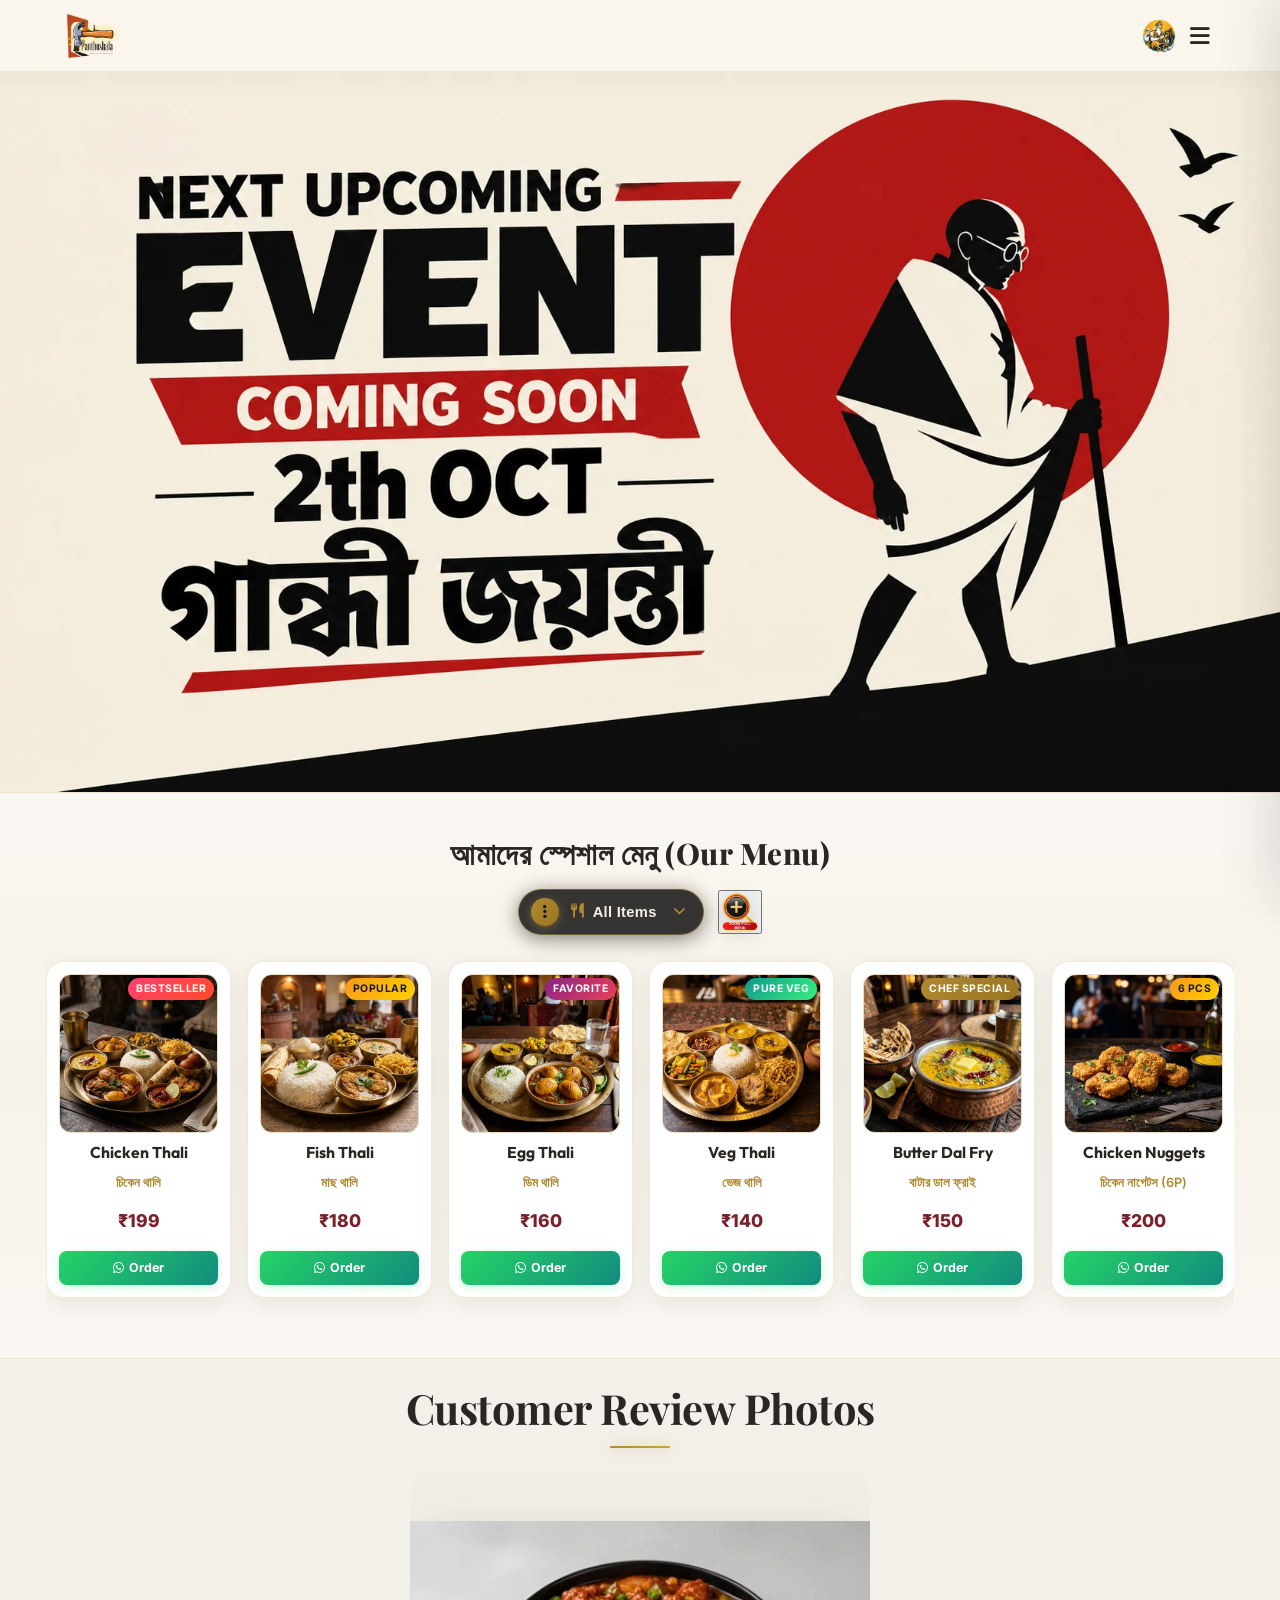
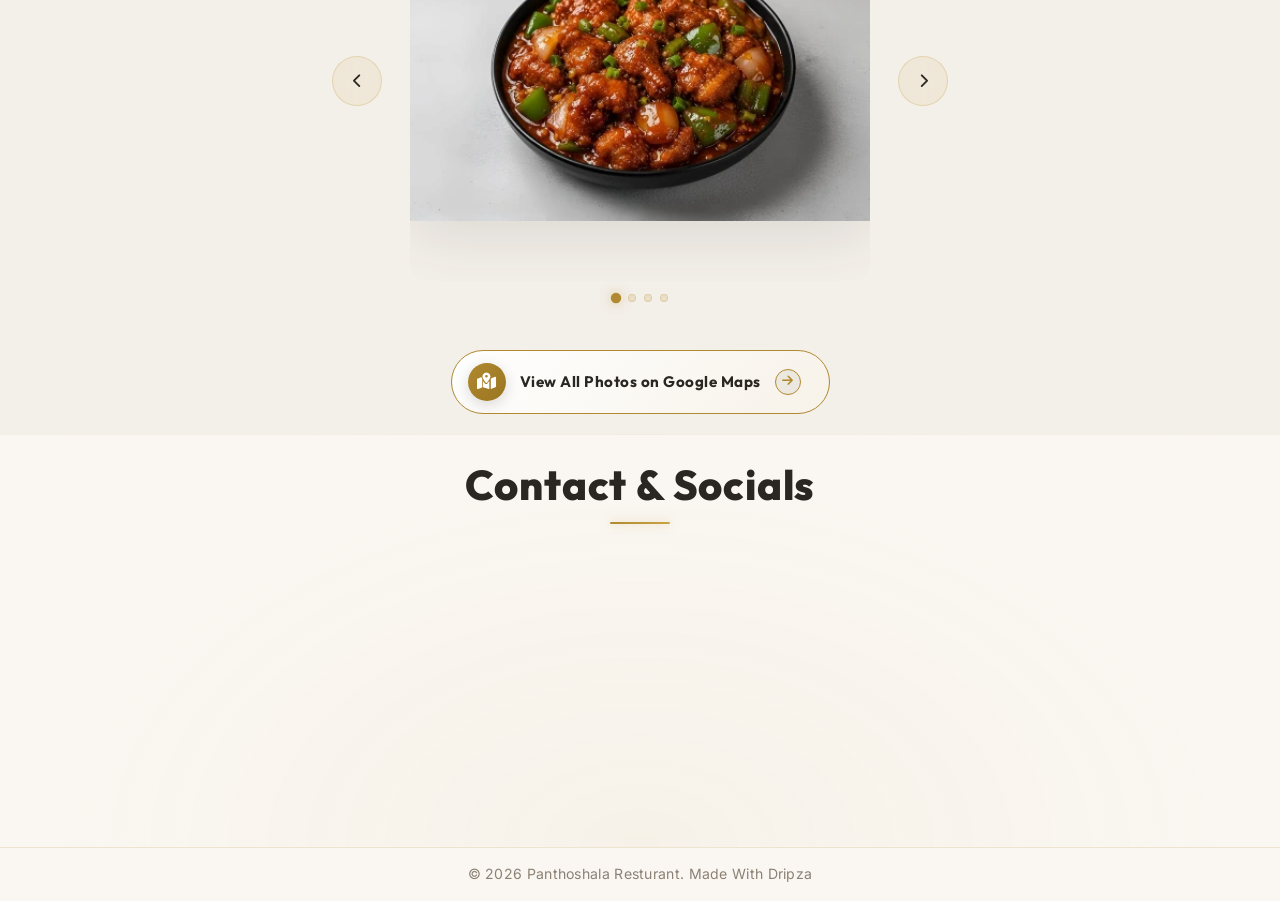
==== index.html @ 42a466d9 "Update search input keypad dismiss on enter" ====
﻿<!DOCTYPE html>
<html lang="bn">
<head>
    <meta charset="UTF-8">
    <meta name="viewport" content="width=device-width, initial-scale=1.0">
    <title>Panthoshala Resturant</title>
    <link rel="icon" type="image/png" href="assets/panthoshala_logo.webp">
    <link href="https://fonts.googleapis.com/css2?family=Playfair+Display:wght@400;600;700;800&family=Outfit:wght@300;400;600;800&family=Inter:wght@300;400;500;600&display=swap" rel="stylesheet">
    <link rel="stylesheet" href="https://cdnjs.cloudflare.com/ajax/libs/font-awesome/6.4.0/css/all.min.css">
    <link rel="stylesheet" href="styles.css?v=1.3">
</head>
<body class="no-scroll">
    <!-- Preloader Screen -->
    <div id="preloader">
        <div class="preloader-content">
            <h1 class="preloader-title">Welcome to <br><span class="highlight">Panthoshala Resturant</span></h1>
            <div class="preloader-loader">
                <div class="loader-bar"></div>
            </div>
        </div>
    </div>
    <!-- Navbar -->
    <nav class="navbar">
        <div class="logo-container">
            <img src="assets/panthoshala_logo.webp" alt="Panthoshala Resturant Logo" class="logo-brand-img">
            <div class="logo-text-wrapper">
                <span class="animated-football-header" title="Ganesh Chaturthi Special">
                    <img src="assets/ganesh_run_icon.webp" alt="Ganesh Run Icon" style="object-fit: contain; filter: drop-shadow(0 0 5px rgba(255, 215, 0, 0.6));">
                </span>
                <span class="logo-text">Panthoshala Resturant</span>
            </div>
        </div>
        <span class="rath-yatra-header-text">শুভ বিশ্বকর্মা পূজা!</span>
        <ul class="nav-links">
            <li><a href="#home">Home</a></li>
            <li><a href="#menu">Menu</a></li>
            <li><a href="#reviews">Reviews</a></li>
            <li><a href="#contact">Contact</a></li>
        </ul>
        <div class="navbar-actions">
            <!-- Rakhi Purnima Button for Poster -->
            <button class="fifa-btn" id="open-promo-modal-direct-btn" title="Show Ganesh Chaturthi Special Poster">
                <div class="fifa-container">
                    <div class="fifa-magic-ring"></div>
                    <img src="assets/ganesh_icon.webp" alt="Ganesh Special" class="fifa-svg" style="object-fit: contain;">
                </div>
            </button>
            
            <div class="hamburger">
                <i class="fas fa-bars"></i>
            </div>
        </div>
    </nav>

    <!-- Hero Section -->
    <section id="home" class="hero">
        <div class="hero-bg banner-box">
            <img src="assets/aj_restaurant_banner_1.webp" alt="AJ Restaurant & Cafe Banner" class="active">
            <img src="assets/banner_1.webp" alt="Panthoshala Resturant Banner 1">
            <img src="assets/banner_2.webp" alt="Panthoshala Resturant Banner 2">
            <div class="overlay"></div>
        </div>
        <!-- Click/Hover Zones for Banner Control -->
        <div class="hero-nav-zone left-zone" title="Previous Image"></div>
        <div class="hero-nav-zone right-zone" title="Next Image"></div>
    </section>

                <!-- Digital Restaurant Menu Section -->
    <section id="menu" class="main-menu-section">
        <div class="menu-header-wrapper">
            <div class="menu-eyebrow-container">
                <span class="menu-eyebrow">আমাদের স্পেশাল মেনু (Our Menu)</span>
            </div>
        </div>

        <!-- Menu Category Filter Tabs -->
                <!-- Menu Category Filter Dropdown (Three-Dot Filter Menu) -->
        <!-- Menu Filter and Zoom Controls Row -->
        <div class="menu-filter-controls-row">
            <div class="menu-filter-dropdown-wrapper" id="main-menu-filter-dropdown-wrapper">
            <button type="button" class="menu-filter-dots-btn" id="main-menu-filter-dots-btn" aria-expanded="false" aria-haspopup="true" title="Filter Menu">
                <span class="three-dots-icon-box">
                    <i class="fas fa-ellipsis-v"></i>
                </span>
                <span class="current-filter-label" id="main-current-filter-label">
                    <i class="fas fa-utensils"></i>
                    <span>All Items</span>
                </span>
                <i class="fas fa-chevron-down filter-dropdown-arrow"></i>
            </button>

            <!-- Dropdown List of Category Filter Options -->
            <div class="menu-filter-dropdown-menu" id="main-menu-filter-dropdown-menu">
                <div class="menu-filter-dropdown-header">
                    <span><i class="fas fa-filter"></i> Filter Category</span>
                </div>
                <div class="menu-filter-dropdown-list">
                    <button type="button" class="menu-tab-btn active" data-category="all">
                        <span class="tab-btn-content">
                            <i class="fas fa-utensils tab-icon"></i>
                            <span class="tab-title">All Items</span>
                        </span>
                        <i class="fas fa-check active-indicator-icon"></i>
                    </button>
                    <button type="button" class="menu-tab-btn" data-category="thali">
                        <span class="tab-btn-content">
                            <i class="fas fa-bowl-rice tab-icon"></i>
                            <span class="tab-title">Bengali Thali</span>
                        </span>
                        <i class="fas fa-check active-indicator-icon"></i>
                    </button>
                    <button type="button" class="menu-tab-btn" data-category="snacks">
                        <span class="tab-btn-content">
                            <i class="fas fa-burger tab-icon"></i>
                            <span class="tab-title">Breakfast & Snacks</span>
                        </span>
                        <i class="fas fa-check active-indicator-icon"></i>
                    </button>
                    <button type="button" class="menu-tab-btn" data-category="beverages">
                        <span class="tab-btn-content">
                            <i class="fas fa-mug-hot tab-icon"></i>
                            <span class="tab-title">Tea & Coffee</span>
                        </span>
                        <i class="fas fa-check active-indicator-icon"></i>
                    </button>
                    <button type="button" class="menu-tab-btn" data-category="extras">
                        <span class="tab-btn-content">
                            <i class="fas fa-plate-wheat tab-icon"></i>
                            <span class="tab-title">Sides & Extras</span>
                        </span>
                        <i class="fas fa-check active-indicator-icon"></i>
                    </button>
                </div>
            </div>
        </div>

            <!-- Zoom Full Menu Button on Right Side of Filter -->
            <button type="button" class="menu-zoom-img-btn" id="open-full-menu-modal-btn" title="Open Complete Menu Card (সম্পূর্ণ মেনু)">
                    <img src="assets/zoom_full_menu_icon.webp" alt="Zoom Full Menu" class="zoom-full-menu-img">
                </button>
        </div>
        

        <!-- Menu Cards Horizontal Side-Scroll Wrapper -->
        <div class="main-menu-scroll-wrapper">
            <div class="main-menu-scroll-track" id="main-restaurant-menu-scroll">
                
                <!-- 1. Chicken Thali -->
                <div class="food-menu-card" data-category="thali">
                    <div class="food-card-badge bestseller">Bestseller</div>
                    <div class="food-card-img-box">
                        <img src="assets/menu_chicken_thali.webp" alt="Chicken Thali" loading="lazy">
                    </div>
                    <div class="food-card-body">
                        <h3 class="food-title">Chicken Thali</h3>
                        <span class="bengali-title">চিকেন থালি</span>
                        <span class="food-price">₹199</span>
                        <a href="https://wa.me/919832392002?text=Hi%20Panthoshala%20Resturant,%20I%20want%20to%20order%20Chicken%20Thali%20(₹199)" target="_blank" class="food-order-btn">
                            <i class="fab fa-whatsapp"></i> Order
                        </a>
                    </div>
                </div>

                <!-- 2. Fish Thali -->
                <div class="food-menu-card" data-category="thali">
                    <div class="food-card-badge popular">Popular</div>
                    <div class="food-card-img-box">
                        <img src="assets/menu_fish_thali.webp" alt="Fish Thali" loading="lazy">
                    </div>
                    <div class="food-card-body">
                        <h3 class="food-title">Fish Thali</h3>
                        <span class="bengali-title">মাছ থালি</span>
                        <span class="food-price">₹180</span>
                        <a href="https://wa.me/919832392002?text=Hi%20Panthoshala%20Resturant,%20I%20want%20to%20order%20Fish%20Thali%20(₹180)" target="_blank" class="food-order-btn">
                            <i class="fab fa-whatsapp"></i> Order
                        </a>
                    </div>
                </div>

                <!-- 3. Egg Thali -->
                <div class="food-menu-card" data-category="thali">
                    <div class="food-card-badge special">Favorite</div>
                    <div class="food-card-img-box">
                        <img src="assets/menu_egg_thali.webp" alt="Egg Thali" loading="lazy">
                    </div>
                    <div class="food-card-body">
                        <h3 class="food-title">Egg Thali</h3>
                        <span class="bengali-title">ডিম থালি</span>
                        <span class="food-price">₹160</span>
                        <a href="https://wa.me/919832392002?text=Hi%20Panthoshala%20Resturant,%20I%20want%20to%20order%20Egg%20Thali%20(₹160)" target="_blank" class="food-order-btn">
                            <i class="fab fa-whatsapp"></i> Order
                        </a>
                    </div>
                </div>

                <!-- 4. Veg Thali -->
                <div class="food-menu-card" data-category="thali">
                    <div class="food-card-badge pure-veg">Pure Veg</div>
                    <div class="food-card-img-box">
                        <img src="assets/menu_veg_thali.webp" alt="Veg Thali" loading="lazy">
                    </div>
                    <div class="food-card-body">
                        <h3 class="food-title">Veg Thali</h3>
                        <span class="bengali-title">ভেজ থালি</span>
                        <span class="food-price">₹140</span>
                        <a href="https://wa.me/919832392002?text=Hi%20Panthoshala%20Resturant,%20I%20want%20to%20order%20Veg%20Thali%20(₹140)" target="_blank" class="food-order-btn">
                            <i class="fab fa-whatsapp"></i> Order
                        </a>
                    </div>
                </div>

                <!-- 5. Butter Dal Fry -->
                <div class="food-menu-card" data-category="extras">
                    <div class="food-card-badge chef">Chef Special</div>
                    <div class="food-card-img-box">
                        <img src="assets/menu_butter_dal_fry.webp" alt="Butter Dal Fry" loading="lazy">
                    </div>
                    <div class="food-card-body">
                        <h3 class="food-title">Butter Dal Fry</h3>
                        <span class="bengali-title">বাটার ডাল ফ্রাই</span>
                        <span class="food-price">₹150</span>
                        <a href="https://wa.me/919832392002?text=Hi%20Panthoshala%20Resturant,%20I%20want%20to%20order%20Butter%20Dal%20Fry%20(₹150)" target="_blank" class="food-order-btn">
                            <i class="fab fa-whatsapp"></i> Order
                        </a>
                    </div>
                </div>

                <!-- 6. Chicken Nuggets -->
                <div class="food-menu-card" data-category="snacks">
                    <div class="food-card-badge popular">6 Pcs</div>
                    <div class="food-card-img-box">
                        <img src="assets/menu_chicken_nuggets.webp" alt="Chicken Nuggets" loading="lazy">
                    </div>
                    <div class="food-card-body">
                        <h3 class="food-title">Chicken Nuggets</h3>
                        <span class="bengali-title">চিকেন নাগেটস (6P)</span>
                        <span class="food-price">₹200</span>
                        <a href="https://wa.me/919832392002?text=Hi%20Panthoshala%20Resturant,%20I%20want%20to%20order%20Chicken%20Nuggets%20(₹200)" target="_blank" class="food-order-btn">
                            <i class="fab fa-whatsapp"></i> Order
                        </a>
                    </div>
                </div>

                <!-- 7. Aloo Tikki -->
                <div class="food-menu-card" data-category="snacks">
                    <div class="food-card-badge pure-veg">Big Size</div>
                    <div class="food-card-img-box">
                        <img src="assets/menu_aloo_tikki.webp" alt="Aloo Tikki Big Size" loading="lazy">
                    </div>
                    <div class="food-card-body">
                        <h3 class="food-title">Aloo Tikki 6P</h3>
                        <span class="bengali-title">আলু টিক্কি (6P)</span>
                        <span class="food-price">₹180</span>
                        <a href="https://wa.me/919832392002?text=Hi%20Panthoshala%20Resturant,%20I%20want%20to%20order%20Aloo%20Tikki%20(₹180)" target="_blank" class="food-order-btn">
                            <i class="fab fa-whatsapp"></i> Order
                        </a>
                    </div>
                </div>

                <!-- 8. Egg Maggie -->
                <div class="food-menu-card" data-category="snacks">
                    <div class="food-card-badge popular">Hot</div>
                    <div class="food-card-img-box">
                        <img src="assets/menu_egg_maggie.webp" alt="Egg Maggie" loading="lazy">
                    </div>
                    <div class="food-card-body">
                        <h3 class="food-title">Egg Maggie</h3>
                        <span class="bengali-title">এগ ম্যাগি</span>
                        <span class="food-price">₹80</span>
                        <a href="https://wa.me/919832392002?text=Hi%20Panthoshala%20Resturant,%20I%20want%20to%20order%20Egg%20Maggie%20(₹80)" target="_blank" class="food-order-btn">
                            <i class="fab fa-whatsapp"></i> Order
                        </a>
                    </div>
                </div>

                <!-- 9. Veg Maggie -->
                <div class="food-menu-card" data-category="snacks">
                    <div class="food-card-badge pure-veg">Veg</div>
                    <div class="food-card-img-box">
                        <img src="assets/menu_egg_maggie.webp" alt="Veg Maggie" loading="lazy">
                    </div>
                    <div class="food-card-body">
                        <h3 class="food-title">Veg Maggie</h3>
                        <span class="bengali-title">ভেজ ম্যাগি</span>
                        <span class="food-price">₹60</span>
                        <a href="https://wa.me/919832392002?text=Hi%20Panthoshala%20Resturant,%20I%20want%20to%20order%20Veg%20Maggie%20(₹60)" target="_blank" class="food-order-btn">
                            <i class="fab fa-whatsapp"></i> Order
                        </a>
                    </div>
                </div>

                <!-- 10. Bread Omelette -->
                <div class="food-menu-card" data-category="snacks">
                    <div class="food-card-badge special">Breakfast</div>
                    <div class="food-card-img-box">
                        <img src="assets/menu6.webp" alt="Bread Omelette Jam Butter" loading="lazy">
                    </div>
                    <div class="food-card-body">
                        <h3 class="food-title">Bread Omelette</h3>
                        <span class="bengali-title">ব্রেড ওমলেট / জ্যাম</span>
                        <span class="food-price">₹60</span>
                        <a href="https://wa.me/919832392002?text=Hi%20Panthoshala%20Resturant,%20I%20want%20to%20order%20Bread%20Omelette%20(₹60)" target="_blank" class="food-order-btn">
                            <i class="fab fa-whatsapp"></i> Order
                        </a>
                    </div>
                </div>

                <!-- 11. Chai & Coffee -->
                <div class="food-menu-card" data-category="beverages">
                    <div class="food-card-badge special">Hot</div>
                    <div class="food-card-img-box">
                        <img src="assets/menu_tea_coffee.webp" alt="Coffee" loading="lazy">
                    </div>
                    <div class="food-card-body">
                        <h3 class="food-title">Milk / Black Coffee</h3>
                        <span class="bengali-title">কফি (Min 2 Cup)</span>
                        <span class="food-price">₹50</span>
                        <a href="https://wa.me/919832392002?text=Hi%20Panthoshala%20Resturant,%20I%20want%20to%20order%20Coffee" target="_blank" class="food-order-btn">
                            <i class="fab fa-whatsapp"></i> Order
                        </a>
                    </div>
                </div>

                <!-- 12. Milk / Black Tea -->
                <div class="food-menu-card" data-category="beverages">
                    <div class="food-card-badge bestseller">Chai</div>
                    <div class="food-card-img-box">
                        <img src="assets/menu_tea_coffee.webp" alt="Tea" loading="lazy">
                    </div>
                    <div class="food-card-body">
                        <h3 class="food-title">Black / Milk Tea</h3>
                        <span class="bengali-title">চা (Min 2 Cup)</span>
                        <span class="food-price">₹25</span>
                        <a href="https://wa.me/919832392002?text=Hi%20Panthoshala%20Resturant,%20I%20want%20to%20order%20Tea" target="_blank" class="food-order-btn">
                            <i class="fab fa-whatsapp"></i> Order
                        </a>
                    </div>
                </div>

                <!-- 13. Green Tea -->
                <div class="food-menu-card" data-category="beverages">
                    <div class="food-card-badge pure-veg">Healthy</div>
                    <div class="food-card-img-box">
                        <img src="assets/menu_tea_coffee.webp" alt="Green Tea" loading="lazy">
                    </div>
                    <div class="food-card-body">
                        <h3 class="food-title">Green Tea</h3>
                        <span class="bengali-title">গ্রিন টি (Min 2 Cup)</span>
                        <span class="food-price">₹40</span>
                        <a href="https://wa.me/919832392002?text=Hi%20Panthoshala%20Resturant,%20I%20want%20to%20order%20Green%20Tea" target="_blank" class="food-order-btn">
                            <i class="fab fa-whatsapp"></i> Order
                        </a>
                    </div>
                </div>

                <!-- 14. Extra Chicken 4P -->
                <div class="food-menu-card" data-category="extras">
                    <div class="food-card-badge popular">4 Pcs</div>
                    <div class="food-card-img-box">
                        <img src="assets/menu_chicken_thali.webp" alt="Extra Chicken" loading="lazy">
                    </div>
                    <div class="food-card-body">
                        <h3 class="food-title">Extra Chicken (4P)</h3>
                        <span class="bengali-title">চিকেন কারি (4P)</span>
                        <span class="food-price">₹180</span>
                        <a href="https://wa.me/919832392002?text=Hi%20Panthoshala%20Resturant,%20I%20want%20to%20order%20Extra%20Chicken%204P%20(₹180)" target="_blank" class="food-order-btn">
                            <i class="fab fa-whatsapp"></i> Order
                        </a>
                    </div>
                </div>

                <!-- 15. Extra Mutton 1P -->
                <div class="food-menu-card" data-category="extras">
                    <div class="food-card-badge special">Special</div>
                    <div class="food-card-img-box">
                        <img src="assets/menu3.webp" alt="Extra Mutton" loading="lazy">
                    </div>
                    <div class="food-card-body">
                        <h3 class="food-title">Extra Mutton (1P)</h3>
                        <span class="bengali-title">মটন (স্পেশাল অর্ডার)</span>
                        <span class="food-price">₹80</span>
                        <a href="https://wa.me/919832392002?text=Hi%20Panthoshala%20Resturant,%20I%20want%20to%20order%20Extra%20Mutton%20(₹80)" target="_blank" class="food-order-btn">
                            <i class="fab fa-whatsapp"></i> Order
                        </a>
                    </div>
                </div>

                <!-- 16. Extra Fish 1P -->
                <div class="food-menu-card" data-category="extras">
                    <div class="food-card-badge popular">1 Pc</div>
                    <div class="food-card-img-box">
                        <img src="assets/menu_fish_thali.webp" alt="Extra Fish" loading="lazy">
                    </div>
                    <div class="food-card-body">
                        <h3 class="food-title">Extra Fish (1P)</h3>
                        <span class="bengali-title">মাছ ১ পিস</span>
                        <span class="food-price">₹80</span>
                        <a href="https://wa.me/919832392002?text=Hi%20Panthoshala%20Resturant,%20I%20want%20to%20order%20Extra%20Fish%20(₹80)" target="_blank" class="food-order-btn">
                            <i class="fab fa-whatsapp"></i> Order
                        </a>
                    </div>
                </div>

                <!-- 17. Green Salad -->
                <div class="food-menu-card" data-category="extras">
                    <div class="food-card-badge pure-veg">Fresh</div>
                    <div class="food-card-img-box">
                        <img src="assets/menu_veg_thali.webp" alt="Green Salad" loading="lazy">
                    </div>
                    <div class="food-card-body">
                        <h3 class="food-title">Green Salad</h3>
                        <span class="bengali-title">গ্রিন স্যালাড</span>
                        <span class="food-price">₹100</span>
                        <a href="https://wa.me/919832392002?text=Hi%20Panthoshala%20Resturant,%20I%20want%20to%20order%20Green%20Salad%20(₹100)" target="_blank" class="food-order-btn">
                            <i class="fab fa-whatsapp"></i> Order
                        </a>
                    </div>
                </div>

                <!-- 18. Extra Egg (2P) -->
                <div class="food-menu-card" data-category="extras">
                    <div class="food-card-badge special">2 Pcs</div>
                    <div class="food-card-img-box">
                        <img src="assets/menu_egg_thali.webp" alt="Extra Egg 2P" loading="lazy">
                    </div>
                    <div class="food-card-body">
                        <h3 class="food-title">Extra Egg (2P)</h3>
                        <span class="bengali-title">ডিম (২ পিস)</span>
                        <span class="food-price">₹50</span>
                        <a href="https://wa.me/919832392002?text=Hi%20Panthoshala%20Resturant,%20I%20want%20to%20order%20Extra%20Egg%202P%20(₹50)" target="_blank" class="food-order-btn">
                            <i class="fab fa-whatsapp"></i> Order
                        </a>
                    </div>
                </div>

                <!-- 19. Extra Rice -->
                <div class="food-menu-card" data-category="extras">
                    <div class="food-card-badge popular">1 Plate</div>
                    <div class="food-card-img-box">
                        <img src="assets/menu_veg_thali.webp" alt="Extra Rice" loading="lazy">
                    </div>
                    <div class="food-card-body">
                        <h3 class="food-title">Extra Rice</h3>
                        <span class="bengali-title">এক্সট্রা ভাত</span>
                        <span class="food-price">₹50</span>
                        <a href="https://wa.me/919832392002?text=Hi%20Panthoshala%20Resturant,%20I%20want%20to%20order%20Extra%20Rice%20(₹50)" target="_blank" class="food-order-btn">
                            <i class="fab fa-whatsapp"></i> Order
                        </a>
                    </div>
                </div>

                <!-- 20. Extra Misti / Papad / Roti -->
                <div class="food-menu-card" data-category="extras">
                    <div class="food-card-badge pure-veg">Per Pc</div>
                    <div class="food-card-img-box">
                        <img src="assets/menu2.webp" alt="Extra Misti Papad Roti" loading="lazy">
                    </div>
                    <div class="food-card-body">
                        <h3 class="food-title">Extra Misti / Papad / Roti</h3>
                        <span class="bengali-title">মিষ্টি / পাঁপড় / রুটি</span>
                        <span class="food-price">₹10</span>
                        <a href="https://wa.me/919832392002?text=Hi%20Panthoshala%20Resturant,%20I%20want%20to%20order%20Extra%20Misti%20Papad%20Roti%20(₹10)" target="_blank" class="food-order-btn">
                            <i class="fab fa-whatsapp"></i> Order
                        </a>
                    </div>
                </div>

                <!-- 21. Extra Sabji / Dal / Vaji -->
                <div class="food-menu-card" data-category="extras">
                    <div class="food-card-badge pure-veg">Side Bowl</div>
                    <div class="food-card-img-box">
                        <img src="assets/menu_butter_dal_fry.webp" alt="Extra Sabji Dal Vaji" loading="lazy">
                    </div>
                    <div class="food-card-body">
                        <h3 class="food-title">Extra Sabji / Dal / Vaji</h3>
                        <span class="bengali-title">সবজি / ডাল / ভাজি</span>
                        <span class="food-price">₹30</span>
                        <a href="https://wa.me/919832392002?text=Hi%20Panthoshala%20Resturant,%20I%20want%20to%20order%20Extra%20Sabji%20Dal%20Vaji%20(₹30)" target="_blank" class="food-order-btn">
                            <i class="fab fa-whatsapp"></i> Order
                        </a>
                    </div>
                </div>

                <!-- 18. Water Bottle -->
                <div class="food-menu-card" data-category="beverages">
                    <div class="food-card-badge pure-veg">Mineral</div>
                    <div class="food-card-img-box">
                        <img src="assets/menu5.webp" alt="Water Bottle" loading="lazy">
                    </div>
                    <div class="food-card-body">
                        <h3 class="food-title">Water Bottle</h3>
                        <span class="bengali-title">জল 1L / 2L</span>
                        <span class="food-price">₹20 / ₹30</span>
                        <a href="https://wa.me/919832392002?text=Hi%20Panthoshala%20Resturant,%20I%20want%20to%20order%20Water%20Bottle" target="_blank" class="food-order-btn">
                            <i class="fab fa-whatsapp"></i> Order
                        </a>
                    </div>
                </div>

            </div>
        </div>
    </section>

    <!-- Reviews Section (Photo Gallery) -->
    <section id="reviews" class="reviews-section">
        <h2 class="section-title">Customer Review Photos</h2>
        <div class="reviews-slider-container">
            <div class="reviews-slider">
                <div class="review-slide active">
                    <img src="assets/review_1.webp" alt="Customer Review 1">
                </div>
                <div class="review-slide">
                    <img src="assets/review_2.webp" alt="Customer Review 2">
                </div>
                <div class="review-slide">
                    <img src="assets/review_3.webp" alt="Customer Review 3">
                </div>
                <div class="review-slide">
                    <img src="assets/review_4.webp" alt="Customer Review 4">
                </div>
            </div>
            
            <!-- Slider Controls -->
            <button class="slider-btn prev-btn"><i class="fas fa-chevron-left"></i></button>
            <button class="slider-btn next-btn"><i class="fas fa-chevron-right"></i></button>
            
            <!-- Slider Dots -->
            <div class="slider-dots">
                <span class="dot active" data-index="0"></span>
                <span class="dot" data-index="1"></span>
                <span class="dot" data-index="2"></span>
                <span class="dot" data-index="3"></span>
            </div>
        </div>
        <div style="text-align: center; margin-top: 3rem;">
            <div class="reviews-cta-wrapper">
            <a href="https://maps.app.goo.gl/UGvcuRmHgH7YAziR6" target="_blank" class="modern-maps-btn" title="Open Google Maps Gallery">
                <span class="maps-icon-badge"><i class="fas fa-map-marked-alt"></i></span>
                <span class="maps-btn-text">View All Photos on Google Maps</span>
                <span class="maps-arrow-circle"><i class="fas fa-arrow-right"></i></span>
            </a>
        </div>
        </div>
    </section>

    <!-- Contact & Footer -->
    <section id="contact" class="contact-section">
        <h2 class="section-title">Contact & Socials</h2>
        <div class="contact-container glassmorphism">
            <div class="contact-info">
                <h2>Visit Us</h2>
                <div class="info-item">
                    <a href="https://maps.app.goo.gl/AiGAUcMgmVfhgvs46" target="_blank" style="color: inherit; text-decoration: none; display: flex; align-items: center; gap: 15px;">
                        <i class="fas fa-map-marker-alt"></i>
                        <p>Dandapani Tala Ghat Rd, C.B. Nagar, Nabadwip, West Bengal 741302</p>
                    </a>
                </div>
                <div class="info-item">
                    <i class="fas fa-phone-alt"></i>
                    <p>+91 9832392002</p>
                </div>
                <div class="info-item">
                    <i class="fas fa-envelope"></i>
                    <p>hello@panthoshalaresturant.com</p>
                </div>
            </div>
            <div class="social-links">
                <h2>Follow Us</h2>
                <div class="social-icons">
                    <a href="#" class="social-icon"><i class="fab fa-instagram"></i></a>
                    <a href="#" class="social-icon"><i class="fab fa-facebook-f"></i></a>
                    <a href="#" class="social-icon"><i class="fab fa-youtube"></i></a>
                    <a href="https://wa.me/919832392002" target="_blank" class="social-icon"><i class="fab fa-whatsapp"></i></a>
                    <a href="https://maps.app.goo.gl/AiGAUcMgmVfhgvs46" target="_blank" class="social-icon"><i class="fas fa-map-marker-alt"></i></a>
                </div>
            </div>
        </div>
    </section>

    <footer>
        <p>&copy; 2026 Panthoshala Resturant. Made With Dripza</p>
    </footer>



    <!-- Full Menu Interactive Modal -->
    <div class="full-menu-modal" id="full-menu-modal" aria-hidden="true">
        <div class="full-menu-modal-overlay" id="full-menu-modal-overlay"></div>
        <div class="full-menu-modal-container">
            <!-- Modal Sticky Top Header Container (Header + Hero Title + Search + Category Tabs) -->
            <div class="full-menu-modal-top-section">
                <!-- Modal Header -->
                <div class="full-menu-modal-header">
                    <div class="full-menu-modal-header-left">
                        <button class="menu-modal-close-btn" id="close-full-menu-modal-btn" aria-label="Close Full Menu">
                            <i class="fas fa-arrow-left"></i> <span>Back</span>
                        </button>
                        <div class="full-menu-modal-title">
                            Panthoshala Resturant
                        </div>
                    </div>
                    <div class="full-menu-modal-header-right">
                        <a href="#modal-order-timings" class="menu-modal-timing-btn" id="modal-timing-btn" title="Order Timings">
                            <i class="fas fa-clock"></i> <span>Timings</span>
                        </a>
                        <a href="tel:919832392002" class="menu-modal-call-btn">
                            <i class="fas fa-phone-alt"></i> <span>919832392002</span>
                        </a>
                        <button class="menu-modal-close-icon-btn" id="close-full-menu-icon-btn" aria-label="Close">
                            <i class="fas fa-times"></i>
                        </button>
                    </div>
                </div>

                <!-- Modal Hero Header -->
                <div class="full-menu-hero">
                    <h1>Complete Menu Card <span class="bengali-heading">আমাদের সম্পূর্ণ ডিজিটাল মেনু</span></h1>
                </div>

                <!-- Search Bar & Category Filter Tabs -->
                <div class="menu-control-bar">
                    

                    <!-- Modal Category Filter Dropdown (Three-Dot Filter Menu) -->
                    <div class="menu-filter-dropdown-wrapper" id="modal-menu-filter-dropdown-wrapper">
            <button type="button" class="menu-filter-dots-btn" id="modal-menu-filter-dots-btn" aria-expanded="false" aria-haspopup="true" title="Filter Menu">
                <span class="three-dots-icon-box">
                    <i class="fas fa-ellipsis-v"></i>
                </span>
                <span class="current-filter-label" id="modal-current-filter-label">
                    <i class="fas fa-utensils"></i>
                    <span>All Items</span>
                </span>
                <i class="fas fa-chevron-down filter-dropdown-arrow"></i>
            </button>

            <!-- Dropdown List of Category Filter Options -->
            <div class="menu-filter-dropdown-menu" id="modal-menu-filter-dropdown-menu">
                <div class="menu-filter-dropdown-header">
                    <span><i class="fas fa-filter"></i> Filter Category</span>
                </div>
                <div class="menu-filter-dropdown-list">
                    <button type="button" class="menu-tab-btn active" data-category="all">
                        <span class="tab-btn-content">
                            <i class="fas fa-utensils tab-icon"></i>
                            <span class="tab-title">All Items</span>
                        </span>
                        <i class="fas fa-check active-indicator-icon"></i>
                    </button>
                    <button type="button" class="menu-tab-btn" data-category="thali">
                        <span class="tab-btn-content">
                            <i class="fas fa-bowl-rice tab-icon"></i>
                            <span class="tab-title">Bengali Thali</span>
                        </span>
                        <i class="fas fa-check active-indicator-icon"></i>
                    </button>
                    <button type="button" class="menu-tab-btn" data-category="snacks">
                        <span class="tab-btn-content">
                            <i class="fas fa-burger tab-icon"></i>
                            <span class="tab-title">Breakfast & Snacks</span>
                        </span>
                        <i class="fas fa-check active-indicator-icon"></i>
                    </button>
                    <button type="button" class="menu-tab-btn" data-category="beverages">
                        <span class="tab-btn-content">
                            <i class="fas fa-mug-hot tab-icon"></i>
                            <span class="tab-title">Tea & Coffee</span>
                        </span>
                        <i class="fas fa-check active-indicator-icon"></i>
                    </button>
                    <button type="button" class="menu-tab-btn" data-category="extras">
                        <span class="tab-btn-content">
                            <i class="fas fa-plate-wheat tab-icon"></i>
                            <span class="tab-title">Sides & Extras</span>
                        </span>
                        <i class="fas fa-check active-indicator-icon"></i>
                    </button>
                </div>
            </div>
                </div>

                    <div class="search-box-wrapper">
                        <i class="fas fa-search"></i>
                        <input type="text" id="modal-menu-search-input" placeholder="খাবারের নাম লিখে খুঁজুন (Search dishes...)" autocomplete="off" enterkeyhint="search">
                        <button type="button" id="modal-menu-search-clear" class="search-clear-btn" aria-label="Clear search" title="à¦®à§à¦›à§‡ à¦«à§‡à¦²à§à¦¨ (Clear)">
                            <i class="fas fa-times"></i>
                        </button>
                    </div>
            </div>
            </div>

            <div class="full-menu-modal-body">
                <!-- Complete Menu Card Grid -->
                <div class="compact-menu-grid-container">
                    <div class="compact-grid" id="modal-full-menu-grid">

                        <!-- 1. Chicken Thali -->
                        <div class="food-menu-card" data-category="thali" data-keywords="chicken thali murgi murgir mangsho rice dal sabji thali">
                            <div class="food-card-badge bestseller">Bestseller</div>
                            <div class="food-card-img-box">
                                <img src="assets/menu_chicken_thali.webp" alt="Chicken Thali" loading="lazy">
                            </div>
                            <div class="food-card-body">
                                <h3 class="food-title">Chicken Thali</h3>
                                <span class="bengali-title">চিকেন থালি</span>
                                <span class="food-price">₹199</span>
                                <a href="https://wa.me/919832392002?text=Hi%20Panthoshala%20Resturant,%20I%20want%20to%20order%20Chicken%20Thali%20(₹199)" target="_blank" class="food-order-btn">
                                    <i class="fab fa-whatsapp"></i> Order
                                </a>
                            </div>
                        </div>

                        <!-- 2. Fish Thali -->
                        <div class="food-menu-card" data-category="thali" data-keywords="fish thali macher thali mach jhol rui katla rice dal thali">
                            <div class="food-card-badge popular">Popular</div>
                            <div class="food-card-img-box">
                                <img src="assets/menu_fish_thali.webp" alt="Fish Thali" loading="lazy">
                            </div>
                            <div class="food-card-body">
                                <h3 class="food-title">Fish Thali</h3>
                                <span class="bengali-title">মাছ থালি</span>
                                <span class="food-price">₹180</span>
                                <a href="https://wa.me/919832392002?text=Hi%20Panthoshala%20Resturant,%20I%20want%20to%20order%20Fish%20Thali%20(₹180)" target="_blank" class="food-order-btn">
                                    <i class="fab fa-whatsapp"></i> Order
                                </a>
                            </div>
                        </div>

                        <!-- 3. Egg Thali -->
                        <div class="food-menu-card" data-category="thali" data-keywords="egg thali dimer thali dim kosha rice dal thali">
                            <div class="food-card-badge special">Favorite</div>
                            <div class="food-card-img-box">
                                <img src="assets/menu_egg_thali.webp" alt="Egg Thali" loading="lazy">
                            </div>
                            <div class="food-card-body">
                                <h3 class="food-title">Egg Thali</h3>
                                <span class="bengali-title">ডিম থালি</span>
                                <span class="food-price">₹160</span>
                                <a href="https://wa.me/919832392002?text=Hi%20Panthoshala%20Resturant,%20I%20want%20to%20order%20Egg%20Thali%20(₹160)" target="_blank" class="food-order-btn">
                                    <i class="fab fa-whatsapp"></i> Order
                                </a>
                            </div>
                        </div>

                        <!-- 4. Veg Thali -->
                        <div class="food-menu-card" data-category="thali" data-keywords="veg thali niramish thali paneer dal sabji rice mishti doi">
                            <div class="food-card-badge pure-veg">Pure Veg</div>
                            <div class="food-card-img-box">
                                <img src="assets/menu_veg_thali.webp" alt="Veg Thali" loading="lazy">
                            </div>
                            <div class="food-card-body">
                                <h3 class="food-title">Veg Thali</h3>
                                <span class="bengali-title">ভেজ থালি</span>
                                <span class="food-price">₹140</span>
                                <a href="https://wa.me/919832392002?text=Hi%20Panthoshala%20Resturant,%20I%20want%20to%20order%20Veg%20Thali%20(₹140)" target="_blank" class="food-order-btn">
                                    <i class="fab fa-whatsapp"></i> Order
                                </a>
                            </div>
                        </div>

                        <!-- 5. Butter Dal Fry -->
                        <div class="food-menu-card" data-category="extras" data-keywords="butter dal fry yellow dal tadka veg">
                            <div class="food-card-badge chef">Chef Special</div>
                            <div class="food-card-img-box">
                                <img src="assets/menu_butter_dal_fry.webp" alt="Butter Dal Fry" loading="lazy">
                            </div>
                            <div class="food-card-body">
                                <h3 class="food-title">Butter Dal Fry</h3>
                                <span class="bengali-title">বাটার ডাল ফ্রাই</span>
                                <span class="food-price">₹150</span>
                                <a href="https://wa.me/919832392002?text=Hi%20Panthoshala%20Resturant,%20I%20want%20to%20order%20Butter%20Dal%20Fry%20(₹150)" target="_blank" class="food-order-btn">
                                    <i class="fab fa-whatsapp"></i> Order
                                </a>
                            </div>
                        </div>

                        <!-- 6. Chicken Nuggets (6P) -->
                        <div class="food-menu-card" data-category="snacks" data-keywords="chicken nuggets 6p fried snacks non-veg">
                            <div class="food-card-badge popular">6 Pcs</div>
                            <div class="food-card-img-box">
                                <img src="assets/menu_chicken_nuggets.webp" alt="Chicken Nuggets" loading="lazy">
                            </div>
                            <div class="food-card-body">
                                <h3 class="food-title">Chicken Nuggets</h3>
                                <span class="bengali-title">চিকেন নাগেটস (6P)</span>
                                <span class="food-price">₹200</span>
                                <a href="https://wa.me/919832392002?text=Hi%20Panthoshala%20Resturant,%20I%20want%20to%20order%20Chicken%20Nuggets%20(₹200)" target="_blank" class="food-order-btn">
                                    <i class="fab fa-whatsapp"></i> Order
                                </a>
                            </div>
                        </div>

                        <!-- 7. Aloo Tikki Big Size (6P) -->
                        <div class="food-menu-card" data-category="snacks" data-keywords="aloo tikki potato cutlet snacks big size veg">
                            <div class="food-card-badge pure-veg">Big Size</div>
                            <div class="food-card-img-box">
                                <img src="assets/menu_aloo_tikki.webp" alt="Aloo Tikki Big Size" loading="lazy">
                            </div>
                            <div class="food-card-body">
                                <h3 class="food-title">Aloo Tikki 6P</h3>
                                <span class="bengali-title">আলু টিক্কি (6P)</span>
                                <span class="food-price">₹180</span>
                                <a href="https://wa.me/919832392002?text=Hi%20Panthoshala%20Resturant,%20I%20want%20to%20order%20Aloo%20Tikki%20(₹180)" target="_blank" class="food-order-btn">
                                    <i class="fab fa-whatsapp"></i> Order
                                </a>
                            </div>
                        </div>

                        <!-- 8. Egg Maggie -->
                        <div class="food-menu-card" data-category="snacks" data-keywords="egg maggie noodles masala snacks">
                            <div class="food-card-badge popular">Hot</div>
                            <div class="food-card-img-box">
                                <img src="assets/menu_egg_maggie.webp" alt="Egg Maggie" loading="lazy">
                            </div>
                            <div class="food-card-body">
                                <h3 class="food-title">Egg Maggie</h3>
                                <span class="bengali-title">এগ ম্যাগি</span>
                                <span class="food-price">₹80</span>
                                <a href="https://wa.me/919832392002?text=Hi%20Panthoshala%20Resturant,%20I%20want%20to%20order%20Egg%20Maggie%20(₹80)" target="_blank" class="food-order-btn">
                                    <i class="fab fa-whatsapp"></i> Order
                                </a>
                            </div>
                        </div>

                        <!-- 9. Veg Maggie -->
                        <div class="food-menu-card" data-category="snacks" data-keywords="veg maggie masala noodles snacks vegetarian">
                            <div class="food-card-badge pure-veg">Veg</div>
                            <div class="food-card-img-box">
                                <img src="assets/menu_egg_maggie.webp" alt="Veg Maggie" loading="lazy">
                            </div>
                            <div class="food-card-body">
                                <h3 class="food-title">Veg Maggie</h3>
                                <span class="bengali-title">ভেজ ম্যাগি</span>
                                <span class="food-price">₹60</span>
                                <a href="https://wa.me/919832392002?text=Hi%20Panthoshala%20Resturant,%20I%20want%20to%20order%20Veg%20Maggie%20(₹60)" target="_blank" class="food-order-btn">
                                    <i class="fab fa-whatsapp"></i> Order
                                </a>
                            </div>
                        </div>

                        <!-- 10. Bread Omelette / Jam / Butter -->
                        <div class="food-menu-card" data-category="snacks" data-keywords="bread omelette jam butter breakfast toast egg">
                            <div class="food-card-badge special">Breakfast</div>
                            <div class="food-card-img-box">
                                <img src="assets/menu6.webp" alt="Bread Omelette Jam Butter" loading="lazy">
                            </div>
                            <div class="food-card-body">
                                <h3 class="food-title">Bread Omelette</h3>
                                <span class="bengali-title">ব্রেড ওমলেট / জ্যাম</span>
                                <span class="food-price">₹60</span>
                                <a href="https://wa.me/919832392002?text=Hi%20Panthoshala%20Resturant,%20I%20want%20to%20order%20Bread%20Omelette%20(₹60)" target="_blank" class="food-order-btn">
                                    <i class="fab fa-whatsapp"></i> Order
                                </a>
                            </div>
                        </div>

                        <!-- 11. Milk / Black Coffee -->
                        <div class="food-menu-card" data-category="beverages" data-keywords="coffee milk coffee black coffee hot drink beverages espresso">
                            <div class="food-card-badge special">Hot</div>
                            <div class="food-card-img-box">
                                <img src="assets/menu_tea_coffee.webp" alt="Milk and Black Coffee" loading="lazy">
                            </div>
                            <div class="food-card-body">
                                <h3 class="food-title">Milk / Black Coffee</h3>
                                <span class="bengali-title">কফি (Min 2 Cup)</span>
                                <span class="food-price">₹50</span>
                                <a href="https://wa.me/919832392002?text=Hi%20Panthoshala%20Resturant,%20I%20want%20to%20order%20Coffee" target="_blank" class="food-order-btn">
                                    <i class="fab fa-whatsapp"></i> Order
                                </a>
                            </div>
                        </div>

                        <!-- 12. Black / Milk Tea -->
                        <div class="food-menu-card" data-category="beverages" data-keywords="tea chai milk tea black tea masala chai beverage">
                            <div class="food-card-badge bestseller">Chai</div>
                            <div class="food-card-img-box">
                                <img src="assets/menu_tea_coffee.webp" alt="Black and Milk Tea" loading="lazy">
                            </div>
                            <div class="food-card-body">
                                <h3 class="food-title">Black / Milk Tea</h3>
                                <span class="bengali-title">চা (Min 2 Cup)</span>
                                <span class="food-price">₹25</span>
                                <a href="https://wa.me/919832392002?text=Hi%20Panthoshala%20Resturant,%20I%20want%20to%20order%20Tea" target="_blank" class="food-order-btn">
                                    <i class="fab fa-whatsapp"></i> Order
                                </a>
                            </div>
                        </div>

                        <!-- 13. Green Tea -->
                        <div class="food-menu-card" data-category="beverages" data-keywords="green tea healthy detox hot beverage">
                            <div class="food-card-badge pure-veg">Healthy</div>
                            <div class="food-card-img-box">
                                <img src="assets/menu_tea_coffee.webp" alt="Green Tea" loading="lazy">
                            </div>
                            <div class="food-card-body">
                                <h3 class="food-title">Green Tea</h3>
                                <span class="bengali-title">গ্রিন টি (Min 2 Cup)</span>
                                <span class="food-price">₹40</span>
                                <a href="https://wa.me/919832392002?text=Hi%20Panthoshala%20Resturant,%20I%20want%20to%20order%20Green%20Tea" target="_blank" class="food-order-btn">
                                    <i class="fab fa-whatsapp"></i> Order
                                </a>
                            </div>
                        </div>

                        <!-- 14. Extra Chicken (4P) -->
                        <div class="food-menu-card" data-category="extras" data-keywords="extra chicken 4p murgir mangsho chicken curry side non-veg">
                            <div class="food-card-badge popular">4 Pcs</div>
                            <div class="food-card-img-box">
                                <img src="assets/menu_chicken_thali.webp" alt="Extra Chicken 4P" loading="lazy">
                            </div>
                            <div class="food-card-body">
                                <h3 class="food-title">Extra Chicken (4P)</h3>
                                <span class="bengali-title">চিকেন কারি (4P)</span>
                                <span class="food-price">₹180</span>
                                <a href="https://wa.me/919832392002?text=Hi%20Panthoshala%20Resturant,%20I%20want%20to%20order%20Extra%20Chicken%204P%20(₹180)" target="_blank" class="food-order-btn">
                                    <i class="fab fa-whatsapp"></i> Order
                                </a>
                            </div>
                        </div>

                        <!-- 15. Extra Mutton (1P - Special Order) -->
                        <div class="food-menu-card" data-category="extras" data-keywords="extra mutton 1p khasi mangsho mutton kosha special non-veg">
                            <div class="food-card-badge special">Special</div>
                            <div class="food-card-img-box">
                                <img src="assets/menu3.webp" alt="Extra Mutton 1P" loading="lazy">
                            </div>
                            <div class="food-card-body">
                                <h3 class="food-title">Extra Mutton (1P)</h3>
                                <span class="bengali-title">মটন (স্পেশাল অর্ডার)</span>
                                <span class="food-price">₹80</span>
                                <a href="https://wa.me/919832392002?text=Hi%20Panthoshala%20Resturant,%20I%20want%20to%20order%20Extra%20Mutton%20(₹80)" target="_blank" class="food-order-btn">
                                    <i class="fab fa-whatsapp"></i> Order
                                </a>
                            </div>
                        </div>

                        <!-- 16. Extra Fish (1P) -->
                        <div class="food-menu-card" data-category="extras" data-keywords="extra fish 1p macher jhol rui katla side non-veg">
                            <div class="food-card-badge popular">1 Pc</div>
                            <div class="food-card-img-box">
                                <img src="assets/menu_fish_thali.webp" alt="Extra Fish 1P" loading="lazy">
                            </div>
                            <div class="food-card-body">
                                <h3 class="food-title">Extra Fish (1P)</h3>
                                <span class="bengali-title">মাছ ১ পিস</span>
                                <span class="food-price">₹80</span>
                                <a href="https://wa.me/919832392002?text=Hi%20Panthoshala%20Resturant,%20I%20want%20to%20order%20Extra%20Fish%20(₹80)" target="_blank" class="food-order-btn">
                                    <i class="fab fa-whatsapp"></i> Order
                                </a>
                            </div>
                        </div>

                        <!-- 17. Green Salad -->
                        <div class="food-menu-card" data-category="extras" data-keywords="green salad cucumber tomato onion lemon salad veg">
                            <div class="food-card-badge pure-veg">Fresh</div>
                            <div class="food-card-img-box">
                                <img src="assets/menu_veg_thali.webp" alt="Green Salad" loading="lazy">
                            </div>
                            <div class="food-card-body">
                                <h3 class="food-title">Green Salad</h3>
                                <span class="bengali-title">গ্রিন স্যালাড</span>
                                <span class="food-price">₹100</span>
                                <a href="https://wa.me/919832392002?text=Hi%20Panthoshala%20Resturant,%20I%20want%20to%20order%20Green%20Salad%20(₹100)" target="_blank" class="food-order-btn">
                                    <i class="fab fa-whatsapp"></i> Order
                                </a>
                            </div>
                        </div>

                        <!-- 18. Extra Egg (2P) -->
                        <div class="food-menu-card" data-category="extras" data-keywords="extra egg 2p dim egg curry side non-veg">
                            <div class="food-card-badge special">2 Pcs</div>
                            <div class="food-card-img-box">
                                <img src="assets/menu_egg_thali.webp" alt="Extra Egg 2P" loading="lazy">
                            </div>
                            <div class="food-card-body">
                                <h3 class="food-title">Extra Egg (2P)</h3>
                                <span class="bengali-title">ডিম (২ পিস)</span>
                                <span class="food-price">₹50</span>
                                <a href="https://wa.me/919832392002?text=Hi%20Panthoshala%20Resturant,%20I%20want%20to%20order%20Extra%20Egg%202P%20(₹50)" target="_blank" class="food-order-btn">
                                    <i class="fab fa-whatsapp"></i> Order
                                </a>
                            </div>
                        </div>

                        <!-- 19. Extra Rice -->
                        <div class="food-menu-card" data-category="extras" data-keywords="extra rice bhat rice portion veg side">
                            <div class="food-card-badge popular">1 Plate</div>
                            <div class="food-card-img-box">
                                <img src="assets/menu_veg_thali.webp" alt="Extra Rice" loading="lazy">
                            </div>
                            <div class="food-card-body">
                                <h3 class="food-title">Extra Rice</h3>
                                <span class="bengali-title">এক্সট্রা ভাত</span>
                                <span class="food-price">₹50</span>
                                <a href="https://wa.me/919832392002?text=Hi%20Panthoshala%20Resturant,%20I%20want%20to%20order%20Extra%20Rice%20(₹50)" target="_blank" class="food-order-btn">
                                    <i class="fab fa-whatsapp"></i> Order
                                </a>
                            </div>
                        </div>

                        <!-- 20. Extra Misti / Papad / Roti -->
                        <div class="food-menu-card" data-category="extras" data-keywords="extra misti papad roti sweet flatbread side">
                            <div class="food-card-badge pure-veg">Per Pc</div>
                            <div class="food-card-img-box">
                                <img src="assets/menu2.webp" alt="Extra Misti Papad Roti" loading="lazy">
                            </div>
                            <div class="food-card-body">
                                <h3 class="food-title">Extra Misti / Papad / Roti</h3>
                                <span class="bengali-title">মিষ্টি / পাঁপড় / রুটি</span>
                                <span class="food-price">₹10</span>
                                <a href="https://wa.me/919832392002?text=Hi%20Panthoshala%20Resturant,%20I%20want%20to%20order%20Extra%20Misti%20Papad%20Roti%20(₹10)" target="_blank" class="food-order-btn">
                                    <i class="fab fa-whatsapp"></i> Order
                                </a>
                            </div>
                        </div>

                        <!-- 21. Extra Sabji / Dal / Vaji -->
                        <div class="food-menu-card" data-category="extras" data-keywords="extra sabji dal vaji butter dal fry veg side">
                            <div class="food-card-badge pure-veg">Side Bowl</div>
                            <div class="food-card-img-box">
                                <img src="assets/menu_butter_dal_fry.webp" alt="Extra Sabji Dal Vaji" loading="lazy">
                            </div>
                            <div class="food-card-body">
                                <h3 class="food-title">Extra Sabji / Dal / Vaji</h3>
                                <span class="bengali-title">সবজি / ডাল / ভাজি</span>
                                <span class="food-price">₹30</span>
                                <a href="https://wa.me/919832392002?text=Hi%20Panthoshala%20Resturant,%20I%20want%20to%20order%20Extra%20Sabji%20Dal%20Vaji%20(₹30)" target="_blank" class="food-order-btn">
                                    <i class="fab fa-whatsapp"></i> Order
                                </a>
                            </div>
                        </div>

                        <!-- 22. Packaged Water Bottle (1L / 2L) -->
                        <div class="food-menu-card" data-category="beverages" data-keywords="water bottle 1l 2l mineral water drink">
                            <div class="food-card-badge pure-veg">Mineral</div>
                            <div class="food-card-img-box">
                                <img src="assets/menu5.webp" alt="Packaged Water Bottle" loading="lazy">
                            </div>
                            <div class="food-card-body">
                                <h3 class="food-title">Water Bottle</h3>
                                <span class="bengali-title">জল 1L / 2L</span>
                                <span class="food-price">₹20 / ₹30</span>
                                <a href="https://wa.me/919832392002?text=Hi%20Panthoshala%20Resturant,%20I%20want%20to%20order%20Water%20Bottle" target="_blank" class="food-order-btn">
                                    <i class="fab fa-whatsapp"></i> Order
                                </a>
                            </div>
                        </div>

                    </div>

                    <!-- No Results Fallback -->
                    <div id="modal-no-results-msg" style="display: none; text-align: center; padding: 40px 20px; color: #aaa;">
                        <i class="fas fa-search" style="font-size: 2.5rem; margin-bottom: 12px; display: block; color: var(--accent-gold);"></i>
                        <p>আপনার খোঁজা অনুযায়ী কোনো খাবার পাওয়া যায়নি। অন্য কিছু লিখে খুঁজুন।</p>
                    </div>
                </div>

                <!-- Order Timings Banner -->
                <div id="modal-order-timings" style="max-width: 1200px; margin: 35px auto 40px; padding: 0 15px;">
                    <div class="order-info-banner glassmorphism">
                        <div class="order-timing-card">
                            <div class="timing-icon"><i class="fas fa-clock"></i></div>
                            <div class="timing-details">
                                <h4>⏰ Order Timings (অর্ডার সময়সূচী)</h4>
                                <ul>
                                    <li><strong>☀️ Lunch:</strong> Any Time You're Hungry!</li>
                                    <li><strong>🌙 Dinner:</strong> Order 05:00 PM – 06:30 PM <span class="serve-time">(Serve: 9:30 PM – 10:00 PM)</span></li>
                                    <li><strong>🌅 Breakfast:</strong> Pre-order 09:00 PM – 10:00 PM <span class="serve-time">(Serve Next Morning: 8:30 AM)</span></li>
                                </ul>
                            </div>
                        </div>
                        
                        <div class="order-call-box">
                            <div class="call-badge">Direct Hotline</div>
                            <h3>Call or WhatsApp to Place Order</h3>
                            <a href="tel:919832392002" class="order-phone-link">
                                <i class="fas fa-phone-volume"></i> 919832392002
                            </a>
                            <div class="quick-action-btns">
                                <a href="tel:919832392002" class="direct-call-btn">
                                    <i class="fas fa-phone"></i> Call Now
                                </a>
                                <a href="https://wa.me/919832392002?text=Hello%20Panthoshala%20Resturant,%20I%20want%20to%20place%20an%20order!" target="_blank" class="direct-wp-btn">
                                    <i class="fab fa-whatsapp"></i> WhatsApp Order
                                </a>
                            </div>
                        </div>
                    </div>
                </div>
            </div>
        </div>
    </div>

    

    <!-- Message Panel Overlay -->
    <div class="msg-panel-overlay" id="msg-panel-overlay"></div>

    <!-- Slide-out Message Panel -->
    <div class="msg-panel" id="msg-panel">
        <button class="close-msg-panel-btn" id="close-msg-panel-btn">&times;</button>
        <div class="msg-panel-header">
            <h2>Send a Message</h2>
            <p>We'd love to hear from you! Write to us and we'll save it to our sheet.</p>
        </div>
        <form id="msg-panel-form">
            <div class="form-group">
                <label for="msg-name">Your Name</label>
                <input type="text" id="msg-name" required placeholder="Enter your full name">
            </div>
            <div class="form-group">
                <label for="msg-email">Email or Phone</label>
                <input type="text" id="msg-email" required placeholder="Enter email or phone number">
            </div>
            <div class="form-group">
                <label for="msg-content">Message</label>
                <textarea id="msg-content" rows="5" required placeholder="Type your message here..."></textarea>
            </div>
            <button type="submit" class="submit-msg-btn" id="submit-msg-btn">
                <span>Send Message</span> <i class="fas fa-paper-plane"></i>
            </button>
        </form>
        <div class="msg-status-container" id="msg-status-container"></div>
    </div>



    <!-- Promo Poster Modal -->
    <div class="promo-modal" id="promo-modal">
        <div class="promo-modal-overlay"></div>
        <div class="promo-modal-content">
            <button class="promo-modal-close" id="close-promo-modal-btn" aria-label="Close Promo Modal"><i class="fas fa-times"></i></button>
            <img src="assets/promo_poster.webp" alt="Rakhi Purnima Celebration" class="promo-poster-img">
        </div>
    </div>

    <script src="script.js"></script>
</body>
</html>
---- styles.css ----
﻿/* ============================================================
   PANTHOSHALA RESTURANT — Premium Modern Theme
   ============================================================ */

@import url('https://fonts.googleapis.com/css2?family=Playfair+Display:wght@400;600;700;800&family=Outfit:wght@300;400;600;800&family=Inter:wght@300;400;500;600&display=swap');

/* ---- CSS Variables ---- */
:root {
    --bg-deep:              #FAF7F2; /* Warm Off-white/Cream (main bg) */
    --bg-dark:              #F3EFE9; /* Beige/Cream (section bg alt) */
    --bg-card:              #FFFFFF; /* White for cards */
    --bg-card2:             #F7F2E9; /* Card hover background */
    --bg-cream:             #EBE5DA; /* Darker cream/beige accent */
    --accent-gold:          #B08930; /* Antique Gold (high contrast for light theme) */
    --accent-amber:         #9A7520; /* Darker amber gold */
    --accent-light:         #CBA344; /* Light Gold (hover states) */
    --accent-red:           #7A1F2B; /* Deep Maroon/Wine (highlights) */
    --accent-warm:          #8F2D39; /* Warm Wine/Maroon */
    --text-primary:         #2A2621; /* Rich dark charcoal/brown (primary text) */
    --text-secondary:       #5C554E; /* Medium dark charcoal/brown (secondary text) */
    --text-muted:           #8C8175; /* Muted brown-gray */
    --text-light-section:   #2A2621; /* Text on light sections */
    --glass-bg:             rgba(176, 137, 48, 0.05); /* Antique Gold based glass */
    --glass-border:         rgba(176, 137, 48, 0.18);
    --glass-shadow:         0 8px 30px rgba(42, 38, 33, 0.06);
    --glow-gold:            0 0 25px rgba(176, 137, 48, 0.15);
    --radius-sm:            8px;
    --radius-md:            16px;
    --radius-lg:            24px;
    --transition:           all 0.4s cubic-bezier(0.4, 0, 0.2, 1);
}

/* ---- Reset ---- */
*, *::before, *::after {
    margin: 0;
    padding: 0;
    box-sizing: border-box;
}

html {
    scroll-behavior: smooth;
}

body {
    font-family: 'Inter', sans-serif;
    background-color: var(--bg-deep);
    color: var(--text-primary);
    overflow-x: hidden;
    line-height: 1.6;
}

body.no-scroll {
    overflow-y: hidden !important;
}

h1, h2, h3, h4 {
    font-family: 'Playfair Display', 'Tiro Bangla', serif;
    line-height: 1.2;
}

/* ---- Custom Scrollbar ---- */
::-webkit-scrollbar          { width: 6px; }
::-webkit-scrollbar-track    { background: var(--bg-deep); }
::-webkit-scrollbar-thumb    { background: var(--accent-gold); border-radius: 3px; }
::-webkit-scrollbar-thumb:hover { background: var(--accent-amber); }

/* ============================================================
   NAVBAR
   ============================================================ */
.navbar {
    position: sticky;
    top: 0;
    margin: 0;
    width: 100%;
    padding: 0 5%;
    height: 72px;
    border-radius: 0;
    display: flex;
    justify-content: space-between;
    align-items: center;
    background: rgba(250, 246, 238, 0.92);
    backdrop-filter: blur(20px);
    -webkit-backdrop-filter: blur(20px);
    z-index: 1000;
    border-bottom: 1px solid rgba(201, 162, 75, 0.2);
    box-shadow: 0 4px 30px rgba(0, 0, 0, 0.05);
    transition: var(--transition);
}

.navbar-scrolled {
    height: 62px;
    background: rgba(250, 246, 238, 0.97);
    border-bottom-color: rgba(201, 162, 75, 0.35);
    box-shadow: 0 8px 40px rgba(0, 0, 0, 0.08), var(--glow-gold);
}

.logo-container {
    display: flex;
    align-items: center;
    gap: 2px; /* Set gap to almost zero to align right next to logo image */
}

.logo-brand-img {
    height: 52px;
    width: auto;
    object-fit: contain;
    transition: var(--transition);
}

.logo-brand-img:hover {
    transform: scale(1.04);
}

.logo-text-wrapper {
    display: flex;
    align-items: center;
    position: relative;
    padding-left: 0px; /* Removed padding entirely to start text immediately */
    /* no overflow: hidden so football can roll across the whole screen */
}

.animated-football-header {
    position: absolute;
    left: -52px;
    width: 48px;
    height: 48px;
    top: 50%;
    margin-top: -24px;
    display: inline-block;
    z-index: 10;
    animation: footballRollAcross 14s linear infinite;
    will-change: left, transform, opacity;
    pointer-events: none;
}

.animated-football-header svg,
.animated-football-header img {
    width: 100%;
    height: 100%;
}

.logo-text {
    font-size: 1.5rem;
    font-weight: 800;
    letter-spacing: 1px;
    background: linear-gradient(90deg, var(--accent-red), #8A641B);
    -webkit-background-clip: text;
    -webkit-text-fill-color: transparent;
    font-family: 'Outfit', sans-serif;
    display: inline-block;
    white-space: nowrap;
    overflow: hidden;
    clip-path: inset(0 100% 0 0);
    opacity: 0;
    animation: revealTextWipe 14s linear infinite;
    will-change: clip-path, opacity;
}

.nav-links {
    display: flex;
    flex-direction: column;
    position: absolute;
    top: 100%;
    right: 5%; /* Align with padding of navbar actions */
    width: 210px;
    height: auto;
    background: rgba(250, 246, 238, 0.97);
    backdrop-filter: blur(20px);
    -webkit-backdrop-filter: blur(20px);
    border: 1px solid rgba(201, 162, 75, 0.2);
    border-radius: 0 0 var(--radius-md) var(--radius-md);
    padding: 1.5rem 0;
    gap: 0.25rem;
    box-shadow: 0 15px 40px rgba(0, 0, 0, 0.1);
    opacity: 0;
    transform: translateY(-8px);
    pointer-events: none;
    transition: all 0.3s cubic-bezier(0.165, 0.84, 0.44, 1);
    align-items: center;
    list-style: none;
    z-index: 1000;
}

.nav-links.nav-active {
    opacity: 1;
    transform: translateY(0);
    pointer-events: auto;
}

.nav-links a {
    text-decoration: none;
    color: var(--text-secondary);
    font-weight: 500;
    font-size: 0.95rem;
    letter-spacing: 0.5px;
    text-transform: uppercase;
    padding: 0.65rem 1.4rem;
    border-radius: var(--radius-sm);
    transition: var(--transition);
    position: relative;
    display: block;
    width: 100%;
    text-align: center;
}

.nav-links a::after {
    content: '';
    position: absolute;
    bottom: 2px;
    left: 50%;
    transform: translateX(-50%);
    width: 0;
    height: 1.5px;
    background: var(--accent-gold);
    border-radius: 2px;
    transition: width 0.3s ease;
}

.nav-links a:hover {
    color: var(--accent-light);
}

.nav-links a:hover::after {
    width: 60%;
}

.navbar-actions {
    display: flex;
    align-items: center;
    gap: 0.35rem;
}
.dripza-btn-nav {
    background: transparent !important;
    border: none !important;
    width: 38px;
    height: 38px;
    cursor: pointer;
    display: flex;
    align-items: center;
    justify-content: center;
    padding: 0;
    overflow: visible;
    position: relative;
    box-shadow: none !important;
    transition: transform 0.3s ease;
}

.dripza-btn-nav:hover {
    background: transparent !important;
    box-shadow: none !important;
    transform: translateY(-2px);
}

.dripza-nav-icon {
    width: 100%;
    height: 100%;
    object-fit: contain;
    animation: dripzaBreathing 3.5s infinite ease-in-out;
    transition: filter 0.4s ease, transform 0.8s cubic-bezier(0.34, 1.56, 0.64, 1);
}

.dripza-btn-nav:hover .dripza-nav-icon {
    transform: scale(1.15) rotate(360deg);
    filter: drop-shadow(0 0 10px rgba(201, 162, 75, 0.9));
}

@keyframes dripzaBreathing {
    0%, 100% {
        transform: scale(1);
        filter: drop-shadow(0 0 2px rgba(201, 162, 75, 0.25));
    }
    50% {
        transform: scale(1.06);
        filter: drop-shadow(0 0 7px rgba(201, 162, 75, 0.65));
    }
}

.hamburger {
    display: block; /* Show hamburger globally on PC and Mobile */
    cursor: pointer;
    font-size: 1.4rem;
    color: var(--text-primary);
    padding: 0.4rem;
    border-radius: var(--radius-sm);
    transition: var(--transition);
}

.hamburger:hover {
    color: var(--accent-gold);
    background: rgba(201, 162, 75, 0.08);
}

/* ============================================================
   HERO / BANNER SECTION
   ============================================================ */
.hero {
    position: relative;
    width: 100%;
    aspect-ratio: 16 / 9;
    height: 56.25vw; /* Explicit 16:9 height to prevent collapse */
    min-height: 400px; /* Safe minimum height for PC banner */
    display: flex;
    align-items: center;
    justify-content: center;
    text-align: center;
    overflow: hidden;
    margin-top: 0;
}

.hero-bg {
    position: absolute;
    inset: 0;
    z-index: 0;
    overflow: hidden;
    background: var(--bg-deep);
}

.hero-bg::before {
    content: '';
    position: absolute;
    top: -30px;
    left: -30px;
    right: -30px;
    bottom: -30px;
    background-image: var(--bg-image);
    background-size: cover;
    background-position: center;
    filter: blur(28px) brightness(0.28) saturate(1.2);
    transition: background-image 1.2s ease-in-out;
    z-index: 0;
}

.hero-bg img {
    position: absolute;
    inset: 0;
    width: 100%;
    height: 100%;
    object-fit: cover;
    display: block;
    opacity: 0;
    transition: opacity 1.5s ease-in-out;
    z-index: 1;
}

.hero-video {
    position: absolute;
    inset: 0;
    width: 100%;
    height: 100%;
    object-fit: cover;
    z-index: 1;
}

.hero-bg img.active {
    opacity: 1;
    z-index: 2;
}

.hero-bg img.prev {
    opacity: 0;
    z-index: 1;
}

.hero-nav-zone {
    position: absolute;
    top: 0;
    bottom: 0;
    width: 15%;
    z-index: 5;
    cursor: pointer;
    background: transparent;
    transition: background 0.3s ease;
}

.hero-nav-zone.left-zone {
    left: 0;
}

.hero-nav-zone.right-zone {
    right: 0;
}

/* Subtle feedback on hover (no arrow icons) */
.hero-nav-zone:hover {
    background: rgba(255, 255, 255, 0.03);
}

.overlay {
    position: absolute;
    inset: 0;
    background: transparent;
    z-index: 3;
    pointer-events: none;
}

.hero-content {
    max-width: 800px;
    padding: 0 24px;
    z-index: 4;
    transform: translateY(30px);
    opacity: 0;
    animation: fadeUp 1.2s cubic-bezier(0.165, 0.84, 0.44, 1) forwards 0.4s;
}

.hero-content h1 {
    font-size: 3.6rem;
    font-weight: 800;
    margin-bottom: 1.2rem;
    color: var(--text-primary);
    text-shadow: 0 4px 15px rgba(0, 0, 0, 0.5);
    letter-spacing: -1px;
}

.hero-content p {
    font-size: 1.15rem;
    color: var(--text-secondary);
    margin-bottom: 2.8rem;
    line-height: 1.7;
    text-shadow: 0 2px 8px rgba(0, 0, 0, 0.5);
}

/* ============================================================
   SECTION SHARED
   ============================================================ */
section {
    padding: 15px 6%;
}

.section-title {
    font-family: 'Playfair Display', 'Tiro Bangla', serif;
    font-size: 2.6rem;
    font-weight: 700;
    text-align: center;
    margin-bottom: 1.2rem;
    color: var(--text-primary);
    position: relative;
    display: inline-block;
    width: 100%;
    letter-spacing: -0.5px;
}

.section-title::after {
    content: '';
    display: block;
    width: 60px;
    height: 2px;
    background: linear-gradient(90deg, var(--accent-gold), var(--accent-light));
    margin: 0.8rem auto 0;
    border-radius: 2px;
    box-shadow: 0 0 10px rgba(201, 162, 75, 0.5);
}

/* ============================================================
   VIBE SECTION
   ============================================================ */
.vibe-section {
    background: radial-gradient(ellipse at center top, rgba(201, 162, 75,0.05) 0%, transparent 65%);
    border-top: 1px solid rgba(201, 162, 75, 0.08);
    border-bottom: 1px solid rgba(201, 162, 75, 0.08);
    padding-top: 15px;
    padding-bottom: 15px;
}

.vibe-container {
    display: flex;
    align-items: center;
    justify-content: center;
    flex-wrap: wrap;
    gap: 1.2rem;
    padding: 0;
    max-width: 1100px;
    margin: 0 auto;
}

.vibe-text {
    max-width: 520px;
}

.vibe-text h3 {
    font-family: 'Playfair Display', 'Tiro Bangla', serif;
    font-size: 2rem;
    margin-bottom: 1.2rem;
    font-weight: 700;
    color: var(--text-primary);
    position: relative;
    padding-left: 1.2rem;
}

.vibe-text h3::before {
    content: '';
    position: absolute;
    left: 0;
    top: 10%;
    height: 80%;
    width: 3px;
    background: linear-gradient(to bottom, var(--accent-gold), var(--accent-amber));
    border-radius: 3px;
}

.vibe-text p {
    color: var(--text-secondary);
    line-height: 1.9;
    font-size: 1.05rem;
    font-weight: 400;
}

/* ============================================================
   INTERACTIVE RAKHI PURNIMA SPECIAL ALTAR
   ============================================================ */
.rath-feast-container {
    position: relative;
    width: 190px;
    height: 190px;
    background: radial-gradient(circle at center, #260A13 0%, #120408 100%);
    border-radius: var(--radius-md);
    border: 2px solid rgba(255, 193, 7, 0.55);
    box-shadow: 0 8px 24px rgba(0, 0, 0, 0.85), 
                inset 0 0 25px rgba(233, 30, 99, 0.25),
                0 0 14px rgba(255, 193, 7, 0.35);
    overflow: hidden;
    cursor: pointer;
    perspective: 500px;
    flex-shrink: 0;
    margin: 20px;
    transition: border-color 0.4s ease, box-shadow 0.4s ease;
}

.rath-feast-container:hover {
    border-color: #FFD54F;
    box-shadow: 0 8px 24px rgba(0, 0, 0, 0.95), 
                inset 0 0 25px rgba(255, 215, 0, 0.3),
                0 0 22px rgba(233, 30, 99, 0.5);
}

.temple-arch {
    position: absolute;
    top: 5px;
    left: 5px;
    right: 5px;
    bottom: 5px;
    border: 1px dashed rgba(255, 215, 0, 0.4);
    border-radius: var(--radius-md);
    pointer-events: none;
    z-index: 1;
}

.rath-altar-chariot {
    position: absolute;
    top: 15px;
    left: 50%;
    transform: translateX(-50%);
    width: 72px;
    height: 72px;
    z-index: 3;
    filter: drop-shadow(0 2px 6px rgba(0,0,0,0.7));
    transition: transform 0.4s cubic-bezier(0.175, 0.885, 0.32, 1.275), filter 0.4s ease;
    animation: trophyFloat 3.5s infinite ease-in-out;
}

.rath-altar-chariot svg {
    width: 100%;
    height: 100%;
}

.rath-feast-container.activated .rath-altar-chariot {
    filter: drop-shadow(0 0 10px #FFD700) drop-shadow(0 0 18px #E91E63);
    animation: trophyVibrate 0.12s infinite linear;
}

@keyframes trophyFloat {
    0%, 100% { transform: translateX(-50%) translateY(0); }
    50% { transform: translateX(-50%) translateY(-3px); }
}

@keyframes trophyVibrate {
    0%, 100% { transform: translateX(-50%) translate(0, 0) scale(1.04); }
    25% { transform: translateX(-50%) translate(-0.6px, 0.6px) scale(1.04); }
    50% { transform: translateX(-50%) translate(0.6px, -0.6px) scale(1.04); }
    75% { transform: translateX(-50%) translate(-0.6px, -0.6px) scale(1.04); }
}

.temple-bell {
    position: absolute;
    bottom: 12px;
    left: 50%;
    width: 58px;
    height: 58px;
    transform: translateX(-50%);
    z-index: 5;
    cursor: pointer;
    filter: drop-shadow(0 3px 6px rgba(0,0,0,0.7));
    transition: transform 0.6s cubic-bezier(0.19, 1, 0.22, 1), opacity 0.5s ease;
}

.temple-bell:hover {
    transform: translateX(-50%) scale(1.1);
}

.temple-bell svg {
    width: 100%;
    height: 100%;
}

.rath-feast-container.activated .temple-bell {
    transform: translateX(-50%) translateY(-55px) rotate(-22deg) scale(0.9);
    opacity: 0;
    pointer-events: none;
}

.rath-fusion-burger {
    position: absolute;
    bottom: 10px;
    left: 50%;
    width: 68px;
    height: 68px;
    transform: translate(-50%, 15px) scale(0.6);
    opacity: 0;
    z-index: 2;
    pointer-events: none;
    transition: all 0.6s cubic-bezier(0.175, 0.885, 0.32, 1.275);
    filter: drop-shadow(0 0 4px rgba(0, 0, 0, 0.4));
}

.rath-fusion-burger svg {
    width: 100%;
    height: 100%;
}

.rath-feast-container.activated .rath-fusion-burger {
    opacity: 1;
    transform: translate(-50%, 0) scale(1.2);
    filter: drop-shadow(0 0 10px #FFD700) drop-shadow(0 0 18px #E91E63);
}

.rath-celebration {
    position: absolute;
    top: 36%;
    left: 50%;
    transform: translate(-50%, -50%) scale(0.7);
    font-family: 'Outfit', sans-serif;
    font-size: 0.82rem;
    font-weight: 900;
    color: #ffffff;
    letter-spacing: 1px;
    text-shadow: 0 0 10px #FFD700, 
                 0 0 18px #E91E63, 
                 0 0 26px #880E4F;
    opacity: 0;
    pointer-events: none;
    z-index: 6;
    transition: all 0.4s cubic-bezier(0.175, 0.885, 0.32, 1.275);
    white-space: nowrap;
}

.rath-feast-container.activated .rath-celebration {
    opacity: 1;
    transform: translate(-50%, -50%) scale(1);
    animation: pulseGoal 0.4s ease-in-out infinite alternate;
}

.feast-item {
    position: absolute;
    font-size: 11px;
    opacity: 0;
    z-index: 4;
    pointer-events: none;
}

.feast-item.p1 { left: 45%; top: 35px; }
.feast-item.p2 { left: 35%; top: 40px; }
.feast-item.p3 { left: 55%; top: 40px; }
.feast-item.p4 { left: 40%; top: 30px; }
.feast-item.p5 { left: 50%; top: 30px; }
.feast-item.p6 { left: 48%; top: 25px; }

.rath-feast-container.activated .feast-item {
    animation: rainConfetti 1.5s cubic-bezier(0.1, 0.8, 0.3, 1) forwards;
}

@keyframes rainConfetti {
    0% {
        transform: translate(0, 0) rotate(0deg) scale(0.5);
        opacity: 1;
    }
    100% {
        opacity: 0;
    }
}

.rath-feast-container.activated .feast-item.p1 { transform: translate(-50px, 85px) rotate(360deg) scale(1.3); }
.rath-feast-container.activated .feast-item.p2 { transform: translate(-70px, 65px) rotate(180deg) scale(1.1); }
.rath-feast-container.activated .feast-item.p3 { transform: translate(60px, 80px) rotate(-360deg) scale(1.4); }
.rath-feast-container.activated .feast-item.p4 { transform: translate(-30px, 95px) rotate(-180deg) scale(1.2); }
.rath-feast-container.activated .feast-item.p5 { transform: translate(40px, 90px) rotate(540deg) scale(1.5); }
.rath-feast-container.activated .feast-item.p6 { transform: translate(5px, 100px) rotate(-540deg) scale(1.3); }

/* ============================================================
   REVIEWS GALLERY SLIDER
   ============================================================ */
.reviews-section {
    background: var(--bg-dark);
}

.reviews-slider-container {
    position: relative;
    max-width: 500px;
    margin: 0 auto;
    padding: 0 10px;
}

.reviews-slider {
    position: relative;
    height: 500px;
    width: 100%;
    border-radius: var(--radius-md);
    overflow: hidden;
}

.gallery-item {
    transition: transform 0.3s ease;
    padding: 15px;
    border-radius: var(--radius-md);
}

.reviews-slider .review-slide {
    position: absolute;
    inset: 0;
    width: 100%;
    height: 100%;
    opacity: 0;
    z-index: 1;
    transition: opacity 1s ease-in-out;
    pointer-events: none;
    padding: 0;
}

.reviews-slider .review-slide.active {
    opacity: 1;
    z-index: 2;
    pointer-events: auto;
}

.reviews-slider .review-slide img {
    width: 100%;
    height: 100%;
    object-fit: contain;
    border: none;
    background: none;
    filter: drop-shadow(0 12px 32px rgba(42, 38, 33, 0.12));
}

/* ---- Slider Buttons ---- */
.slider-btn {
    position: absolute;
    top: 50%;
    transform: translateY(-50%);
    background: rgba(201, 162, 75, 0.1);
    border: 1px solid rgba(201, 162, 75, 0.3);
    color: var(--text-primary);
    width: 50px;
    height: 50px;
    border-radius: 50%;
    display: flex;
    align-items: center;
    justify-content: center;
    cursor: pointer;
    z-index: 10;
    backdrop-filter: blur(10px);
    -webkit-backdrop-filter: blur(10px);
    transition: var(--transition);
    font-size: 0.9rem;
}

.slider-btn:hover {
    background: var(--accent-gold);
    border-color: var(--accent-gold);
    color: #fff;
    box-shadow: 0 0 20px rgba(201, 162, 75, 0.55);
    transform: translateY(-50%) scale(1.12);
}

.prev-btn { left:  -68px; }
.next-btn { right: -68px; }

/* ---- Slider Dots ---- */
.slider-dots {
    display: flex;
    justify-content: center;
    gap: 8px;
    margin-top: 2rem;
}

.dot {
    width: 8px;
    height: 8px;
    border-radius: 50%;
    background: rgba(201, 162, 75, 0.2);
    border: 1px solid rgba(201, 162, 75, 0.3);
    cursor: pointer;
    transition: var(--transition);
}

.dot.active,
.dot:hover {
    background: var(--accent-gold);
    border-color: var(--accent-gold);
    box-shadow: 0 0 8px rgba(201, 162, 75, 0.5);
    transform: scale(1.3);
}

/* ---- CTA Button ---- */
.cta-button {
    display: inline-flex;
    align-items: center;
    gap: 0.7rem;
    padding: 14px 34px;
    background: transparent;
    color: var(--accent-light);
    border: 1.5px solid var(--accent-gold);
    border-radius: 4px;
    font-weight: 500;
    font-size: 0.95rem;
    letter-spacing: 0.8px;
    text-transform: uppercase;
    text-decoration: none;
    transition: var(--transition);
    box-shadow: 0 0 0 rgba(201, 162, 75, 0);
    position: relative;
    overflow: hidden;
}

.cta-button::before {
    content: '';
    position: absolute;
    inset: 0;
    background: linear-gradient(135deg, var(--accent-gold), var(--accent-amber));
    opacity: 0;
    transition: opacity 0.35s ease;
    z-index: -1;
}

.cta-button:hover {
    color: #fff;
    border-color: var(--accent-amber);
    box-shadow: 0 4px 25px rgba(201, 162, 75, 0.45);
    transform: translateY(-2px);
}

.cta-button:hover::before {
    opacity: 1;
}

/* ============================================================
   GLASSMORPHISM CARD
   ============================================================ */
.glassmorphism {
    background: rgba(243, 239, 233, 0.75);
    backdrop-filter: blur(16px);
    -webkit-backdrop-filter: blur(16px);
    border: 1px solid rgba(201, 162, 75, 0.15);
    border-radius: var(--radius-lg);
    padding: 24px 32px;
    box-shadow: 0 8px 48px rgba(166, 128, 43, 0.06), inset 0 1px 0 rgba(255, 255, 255, 0.4);
}

#contact {
    background: radial-gradient(ellipse at bottom, rgba(201, 162, 75,0.06) 0%, transparent 65%);
    border-top: 1px solid rgba(201, 162, 75, 0.08);
    padding-top: 25px;
    padding-bottom: 25px;
}
#contact .section-title,
.contact-section .section-title {
    font-family: 'Outfit', sans-serif;
    font-weight: 800;
    letter-spacing: 0.8px;
}


.contact-container {
    display: flex;
    justify-content: space-around;
    flex-wrap: wrap;
    gap: 1.5rem;
    max-width: 800px;
    margin: 0 auto;
}

.contact-info, .social-links {
    flex: 1;
    min-width: 270px;
}

.contact-info h2, .social-links h2 {
    font-family: 'Playfair Display', 'Tiro Bangla', serif;
    font-size: 1.6rem;
    margin-bottom: 1.1rem;
    font-weight: 700;
    color: var(--text-primary);
    letter-spacing: -0.3px;
    padding-bottom: 0.4rem;
    border-bottom: 1px solid rgba(201, 162, 75, 0.2);
}

.info-item {
    display: flex;
    align-items: flex-start;
    gap: 14px;
    margin-bottom: 0.6rem;
    color: var(--text-secondary);
    font-size: 1rem;
    transition: var(--transition);
    padding: 6px 10px;
    border-radius: var(--radius-sm);
    border: 1px solid transparent;
}

.info-item:hover {
    transform: translateX(4px);
    color: var(--text-primary);
    background: rgba(201, 162, 75, 0.05);
    border-color: rgba(201, 162, 75, 0.12);
}

.info-item i {
    color: var(--accent-gold);
    font-size: 1.15rem;
    width: 22px;
    margin-top: 3px;
    flex-shrink: 0;
    transition: transform 0.3s ease;
}

.info-item:hover i {
    transform: scale(1.2);
    color: var(--accent-amber);
}

/* ---- Social Icons ---- */
.social-icons {
    display: flex;
    gap: 12px;
    flex-wrap: wrap;
    margin-top: 0.5rem;
}

.social-icon {
    display: flex;
    align-items: center;
    justify-content: center;
    width: 50px;
    height: 50px;
    border-radius: 12px;
    background: rgba(201, 162, 75, 0.05);
    color: var(--text-secondary);
    font-size: 1.3rem;
    text-decoration: none;
    transition: var(--transition);
    border: 1px solid rgba(201, 162, 75, 0.15);
}

.social-icon:hover {
    background: var(--accent-gold);
    border-color: var(--accent-gold);
    color: var(--bg-deep);
    transform: translateY(-5px) scale(1.06);
    box-shadow: 0 8px 24px rgba(201, 162, 75, 0.45);
}

/* ============================================================
   FOOTER
   ============================================================ */
footer {
    text-align: center;
    padding: 15px 5%;
    background: var(--bg-deep);
    color: var(--text-muted);
    border-top: 1px solid var(--glass-border);
    font-size: 0.88rem;
    letter-spacing: 0.3px;
}

footer p {
    margin: 0;
}

/* ============================================================
   ANIMATIONS
   ============================================================ */
@keyframes footballRollAcross {
    0% {
        left: -52px;
        transform: scaleX(1);
        opacity: 0;
    }
    1.5% {
        opacity: 1;
    }
    14.3% {
        left: calc(100% - 52px);
        transform: scaleX(1);
        opacity: 1;
    }
    21.4% {
        left: calc(100vw - 10% - 220px);
        transform: scaleX(1);
        opacity: 0;
    }
    50% {
        left: calc(100vw - 10% - 220px);
        transform: scaleX(1);
        opacity: 0;
    }
    51.5% {
        left: calc(100vw - 10% - 220px);
        transform: scaleX(-1);
        opacity: 1;
    }
    57.1% {
        left: calc(100% - 52px);
        transform: scaleX(-1);
        opacity: 1;
    }
    71.4% {
        left: -52px;
        transform: scaleX(-1);
        opacity: 1;
    }
    78.6% {
        left: -140px;
        transform: scaleX(-1);
        opacity: 0;
    }
    100% {
        left: -52px;
        transform: scaleX(1);
        opacity: 0;
    }
}

@keyframes footballRollAcrossMobile {
    0% {
        left: -38px;
        transform: scaleX(1);
        opacity: 0;
    }
    1.5% {
        opacity: 1;
    }
    14.3% {
        left: calc(100% - 38px);
        transform: scaleX(1);
        opacity: 1;
    }
    21.4% {
        left: calc(100vw - 10% - 160px);
        transform: scaleX(1);
        opacity: 0;
    }
    50% {
        left: calc(100vw - 10% - 160px);
        transform: scaleX(1);
        opacity: 0;
    }
    51.5% {
        left: calc(100vw - 10% - 160px);
        transform: scaleX(-1);
        opacity: 1;
    }
    57.1% {
        left: calc(100% - 38px);
        transform: scaleX(-1);
        opacity: 1;
    }
    71.4% {
        left: -38px;
        transform: scaleX(-1);
        opacity: 1;
    }
    78.6% {
        left: -100px;
        transform: scaleX(-1);
        opacity: 0;
    }
    100% {
        left: -38px;
        transform: scaleX(1);
        opacity: 0;
    }
}

@keyframes revealTextWipe {
    0%, 3.3% {
        clip-path: inset(0 100% 0 0);
        opacity: 0;
    }
    3.4% {
        opacity: 1;
    }
    18%, 55% {
        clip-path: inset(0 0% 0 0);
        opacity: 1;
    }
    57.1% {
        clip-path: inset(0 22% 0 0);
        opacity: 1;
    }
    64.3%, 100% {
        clip-path: inset(0 100% 0 0);
        opacity: 0;
    }
}

.rath-yatra-header-text {
    position: absolute;
    left: 50%;
    top: 50%;
    transform: translate(-50%, -50%);
    font-family: 'Playfair Display', 'Tiro Bangla', serif;
    font-size: 1.35rem;
    font-weight: 800;
    letter-spacing: 0.5px;
    color: #8B1A1A;
    white-space: nowrap;
    opacity: 0;
    pointer-events: none;
    animation: revealRathText 14s linear infinite;
    z-index: 5;
}

@keyframes revealRathText {
    0%, 3.3% {
        opacity: 1;
        transform: translate(-50%, -50%) translateY(0);
    }
    18% {
        opacity: 0;
        transform: translate(-50%, -50%) translateY(-10px);
    }
    55% {
        opacity: 0;
        transform: translate(-50%, -50%) translateY(10px);
    }
    64.3%, 100% {
        opacity: 1;
        transform: translate(-50%, -50%) translateY(0);
    }
}

@keyframes fadeUp {
    from { opacity: 0; transform: translateY(30px); }
    to   { opacity: 1; transform: translateY(0); }
}

@keyframes steamUp {
    0%   { transform: translateY(0) scaleX(1); opacity: 0; }
    40%  { opacity: 0.85; }
    100% { transform: translateY(-55px) scaleX(2.5); opacity: 0; }
}

@keyframes shimmer {
    0%   { background-position: -200% 0; }
    100% { background-position: 200% 0; }
}

/* ============================================================
   RESPONSIVE — MOBILE
   ============================================================ */
@media (max-width: 768px) {
    .hero {
        aspect-ratio: 16 / 9;
        height: auto;
        min-height: auto;
        max-height: none;
        margin-top: 0;
    }

    .navbar {
        top: 0;
        margin: 0;
        width: 100%;
        padding: 0 5%;
        height: 60px;
        border-radius: 0;
    }

    .navbar-scrolled {
        top: 0;
        height: 54px;
    }

        /* Nav links and hamburger are inherited from global desktop view styles */

    .logo-brand-img { height: 44px; width: auto; }
    .logo-text-wrapper { padding-left: 0px; }
    .logo-text { font-size: 0.95rem; }
    .animated-football-header {
        width: 35px;
        height: 35px;
        top: 50%;
        margin-top: -17.5px;
        left: -38px;
        animation-name: footballRollAcrossMobile;
    }
        .rath-yatra-header-text {
        font-size: 0.95rem;
    }


    section { padding: 22px 5%; }

    .section-title {
        font-size: 1.55rem;
        margin-bottom: 0.8rem;
    }
    .cta-button {
        padding: 10px 22px;
        font-size: 0.82rem;
        letter-spacing: 0.5px;
    }

    .vibe-container {
        flex-direction: row;
        align-items: center;
        text-align: left;
        gap: 1rem;
        flex-wrap: nowrap;
    }

    .hot-bowl-container {
        transform: scale(0.65);
        transform-origin: bottom center;
        margin: 0;
        flex-shrink: 0;
    }

    .vibe-text {
        flex: 1;
        min-width: 0;
    }

    .vibe-text h3::before { display: none; }
    .vibe-text h3 {
        padding-left: 0;
        font-size: 1.25rem;
        margin-bottom: 0.5rem;
    }

    .vibe-text p {
        font-size: 0.85rem;
        line-height: 1.5;
    }

    .contact-container { flex-direction: column; gap: 1.5rem; }

    .glassmorphism { padding: 20px 16px; }

    /* Mobile review slider */
    .reviews-slider-container { max-width: 95%; }
    .reviews-slider { height: 380px; }

    .prev-btn {
        left: -6px;
        background: rgba(34, 29, 21, 0.85);
        border-color: rgba(201, 162, 75, 0.5);
        width: 40px;
        height: 40px;
    }
    .next-btn {
        right: -6px;
        background: rgba(34, 29, 21, 0.85);
        border-color: rgba(201, 162, 75, 0.5);
        width: 40px;
        height: 40px;
    }
}

/* ============================================================
   PRELOADER
   ============================================================ */
#preloader {
    position: fixed;
    inset: 0;
    width: 100vw;
    height: 100vh;
    background: var(--bg-deep);
    display: flex;
    justify-content: center;
    align-items: center;
    z-index: 9999;
    transition: opacity 0.9s cubic-bezier(0.77, 0, 0.175, 1), visibility 0.9s;
}

#preloader::before,
#preloader::after {
    content: '';
    position: absolute;
    left: 50%;
    transform: translateX(-50%);
    width: 1px;
    height: 80px;
    background: linear-gradient(to bottom, transparent, var(--accent-gold), transparent);
    opacity: 0.4;
}

#preloader::before { top: 0; }
#preloader::after  { bottom: 0; }

.preloader-content {
    text-align: center;
    display: flex;
    flex-direction: column;
    align-items: center;
    gap: 2.2rem;
    padding: 20px;
}

.preloader-title {
    font-family: 'Playfair Display', 'Tiro Bangla', serif;
    font-size: 2.8rem;
    font-weight: 700;
    color: var(--text-primary);
    opacity: 0;
    transform: translateY(25px);
    animation: preloaderTextReveal 1.2s cubic-bezier(0.165, 0.84, 0.44, 1) forwards 0.3s;
    line-height: 1.25;
    letter-spacing: -0.5px;
}

.preloader-title .highlight {
    color: var(--accent-gold);
    display: inline-block;
    background: linear-gradient(135deg, var(--accent-light) 0%, var(--accent-gold) 60%, var(--accent-amber) 100%);
    -webkit-background-clip: text;
    -webkit-text-fill-color: transparent;
    filter: drop-shadow(0 0 12px rgba(201, 162, 75, 0.45));
}

.preloader-loader {
    width: 180px;
    height: 2px;
    background: rgba(201, 162, 75, 0.08);
    border-radius: 2px;
    overflow: hidden;
    opacity: 0;
    animation: fadeIn 0.8s ease forwards 0.8s;
    position: relative;
}

.loader-bar {
    width: 0;
    height: 100%;
    background: linear-gradient(90deg, transparent, var(--accent-gold), var(--accent-light), var(--accent-gold), transparent);
    background-size: 200% 100%;
    box-shadow: 0 0 12px var(--accent-gold);
    animation: fillProgress 1.1s cubic-bezier(0.1, 0.85, 0.25, 1) forwards,
               shimmer 1.5s linear infinite 0.5s;
}

/* ---- Preloader Animations ---- */
@keyframes preloaderTextReveal {
    to { opacity: 1; transform: translateY(0); }
}

@keyframes fillProgress {
    to { width: 100%; }
}

@keyframes fadeIn {
    to { opacity: 1; }
}

.preloader-fade-out {
    opacity: 0;
    visibility: hidden;
}

/* ============================================================
   SLIDE-OUT MESSAGE PANEL
   ============================================================ */
.msg-panel-overlay, .quick-panel-overlay {
    position: fixed;
    inset: 0;
    background: rgba(26, 22, 16, 0.6);
    backdrop-filter: blur(8px);
    -webkit-backdrop-filter: blur(8px);
    z-index: 9990;
    opacity: 0;
    visibility: hidden;
    transition: opacity 0.5s ease, visibility 0.5s ease;
}

.msg-panel-overlay.active, .quick-panel-overlay.active {
    opacity: 1;
    visibility: visible;
}

.msg-panel, .quick-panel {
    position: fixed;
    top: 0;
    right: -450px; /* Hide off-screen by default */
    width: 100%;
    max-width: 450px;
    height: 100%;
    background: rgba(250, 246, 238, 0.95);
    backdrop-filter: blur(30px);
    -webkit-backdrop-filter: blur(30px);
    border-left: 1px solid rgba(201, 162, 75, 0.15);
    box-shadow: -10px 0 50px rgba(0, 0, 0, 0.12);
    z-index: 9995;
    display: flex;
    flex-direction: column;
    transition: right 0.5s cubic-bezier(0.165, 0.84, 0.44, 1);
    overflow-y: auto;
}

.msg-panel {
    padding: 3rem 2.2rem;
    gap: 2rem;
}

.quick-panel {
    padding: 0;
    gap: 0;
}

.msg-panel.active, .quick-panel.active {
    right: 0;
}

.close-msg-panel-btn, .close-quick-panel-btn {
    position: absolute;
    top: 1.5rem;
    right: 1.5rem;
    background: transparent;
    border: none;
    color: var(--text-secondary);
    font-size: 2.2rem;
    line-height: 1;
    cursor: pointer;
    z-index: 10;
    transition: var(--transition);
}

.close-msg-panel-btn:hover, .close-quick-panel-btn:hover {
    color: var(--accent-gold);
    transform: rotate(90deg);
}

/* Quick Panel Banner Styles */
.quick-panel-banner {
    position: relative;
    width: 100%;
    height: 200px;
    overflow: hidden;
    display: flex;
    align-items: center;
    justify-content: center;
    border-bottom: 1px solid rgba(201, 162, 75, 0.15);
}

.quick-panel-banner-img {
    width: 100%;
    height: 100%;
    object-fit: cover;
    position: absolute;
    inset: 0;
    z-index: 0;
    opacity: 0.35;
}

.quick-panel-banner-overlay {
    position: absolute;
    inset: 0;
    background: linear-gradient(to bottom, rgba(34, 29, 21, 0.5) 0%, rgba(43, 37, 27, 0.98) 100%);
    z-index: 1;
}

.quick-panel-banner-content {
    position: relative;
    z-index: 2;
    text-align: center;
    margin-top: 1.5rem;
}

.quick-panel-banner-logo {
    height: 52px;
    width: auto;
    object-fit: contain;
    margin-bottom: 0.4rem;
    filter: drop-shadow(0 0 10px rgba(201, 162, 75, 0.4));
}

.quick-panel-banner-content h3 {
    font-family: 'Playfair Display', 'Tiro Bangla', serif;
    font-size: 1.5rem;
    font-weight: 700;
    color: var(--text-primary);
    margin-bottom: 0.1rem;
    letter-spacing: -0.5px;
}

.quick-panel-banner-content p {
    font-size: 0.75rem;
    color: var(--accent-light);
    text-transform: uppercase;
    letter-spacing: 1.5px;
    font-weight: 600;
}

/* Quick Panel Content & Button Styles */
.quick-panel-content {
    padding: 2.2rem 2.2rem;
    display: flex;
    flex-direction: column;
    gap: 1.2rem;
}

.quick-panel-btn {
    background: rgba(34, 29, 21, 0.6);
    border: 1px solid rgba(201, 162, 75, 0.15);
    color: var(--text-primary);
    padding: 1.2rem;
    border-radius: var(--radius-md);
    font-family: 'Outfit', sans-serif;
    font-size: 1.1rem;
    font-weight: 600;
    cursor: pointer;
    display: flex;
    align-items: center;
    gap: 1rem;
    transition: var(--transition);
    text-align: left;
    width: 100%;
}

.quick-panel-btn i {
    color: var(--accent-gold);
    font-size: 1.3rem;
    transition: var(--transition);
}

.quick-panel-btn:hover {
    border-color: var(--accent-gold);
    background: rgba(201, 162, 75, 0.05);
    box-shadow: 0 0 15px rgba(201, 162, 75, 0.15);
    transform: translateY(-2px);
}

.quick-panel-btn:hover i {
    transform: scale(1.15);
}

.msg-panel-header h2 {
    font-size: 2.2rem;
    font-weight: 800;
    margin-bottom: 0.5rem;
    background: linear-gradient(90deg, var(--accent-gold), var(--accent-light));
    -webkit-background-clip: text;
    -webkit-text-fill-color: transparent;
    font-family: 'Outfit', sans-serif;
}

.msg-panel-header p {
    color: var(--text-secondary);
    font-size: 0.95rem;
    line-height: 1.5;
}

#msg-panel-form {
    display: flex;
    flex-direction: column;
    gap: 1.5rem;
}

.form-group {
    display: flex;
    flex-direction: column;
    gap: 0.5rem;
}

.form-group label {
    font-family: 'Outfit', sans-serif;
    font-size: 0.85rem;
    text-transform: uppercase;
    letter-spacing: 1px;
    color: var(--text-secondary);
    font-weight: 600;
}

.form-group input,
.form-group textarea {
    background: rgba(34, 29, 21, 0.6);
    border: 1px solid rgba(201, 162, 75, 0.15);
    border-radius: var(--radius-sm);
    color: var(--text-primary);
    padding: 0.8rem 1rem;
    font-family: 'Inter', sans-serif;
    font-size: 0.95rem;
    transition: var(--transition);
}

.form-group input:focus,
.form-group textarea:focus {
    outline: none;
    border-color: var(--accent-gold);
    box-shadow: 0 0 10px rgba(201, 162, 75, 0.2);
    background: rgba(34, 29, 21, 0.9);
}

.submit-msg-btn {
    background: transparent;
    border: 1.5px solid var(--accent-gold);
    color: var(--accent-light);
    padding: 1rem;
    border-radius: var(--radius-sm);
    font-family: 'Outfit', sans-serif;
    font-size: 1rem;
    font-weight: 700;
    text-transform: uppercase;
    letter-spacing: 1px;
    cursor: pointer;
    display: flex;
    align-items: center;
    justify-content: center;
    gap: 0.75rem;
    transition: var(--transition);
    position: relative;
    overflow: hidden;
    z-index: 1;
}

.submit-msg-btn:hover {
    color: var(--bg-deep);
    border-color: var(--accent-amber);
    box-shadow: 0 0 20px rgba(201, 162, 75, 0.4);
    transform: translateY(-1px);
}

.submit-msg-btn::before {
    content: '';
    position: absolute;
    inset: 0;
    background: linear-gradient(135deg, var(--accent-gold), var(--accent-amber));
    opacity: 0;
    transition: opacity 0.35s ease;
    z-index: -1;
}

.submit-msg-btn:hover::before {
    opacity: 1;
}

.submit-msg-btn:disabled {
    border-color: var(--text-muted);
    color: var(--text-muted);
    cursor: not-allowed;
    box-shadow: none;
    transform: none;
}

.submit-msg-btn:disabled::before {
    display: none;
}

.msg-status-container {
    font-size: 0.95rem;
    text-align: center;
    padding: 0.8rem;
    border-radius: var(--radius-sm);
    display: none;
    animation: fadeIn 0.4s ease forwards;
}

.msg-status-container.success {
    display: block;
    background: rgba(201, 162, 75, 0.08);
    border: 1px solid rgba(201, 162, 75, 0.3);
    color: var(--accent-light);
}

.msg-status-container.error {
    display: block;
    background: rgba(255, 107, 107, 0.08);
    border: 1px solid rgba(255, 107, 107, 0.3);
    color: var(--accent-red);
}

.submit-msg-btn .btn-loader {
    width: 20px;
    height: 20px;
    border: 2.5px solid rgba(201, 162, 75, 0.2);
    border-top-color: var(--accent-gold);
    border-radius: 50%;
    animation: spin 0.8s linear infinite;
}

@keyframes spin {
    to { transform: rotate(360deg); }
}

/* ============================================================
   SLIDE-OUT REDEEM PANEL (Two-Column Layout)
   ============================================================ */
.redeem-panel-overlay {
    position: fixed;
    inset: 0;
    background: rgba(26, 22, 16, 0.6);
    backdrop-filter: blur(8px);
    -webkit-backdrop-filter: blur(8px);
    z-index: 9990;
    opacity: 0;
    visibility: hidden;
    transition: opacity 0.5s ease, visibility 0.5s ease;
}

.redeem-panel-overlay.active {
    opacity: 1;
    visibility: visible;
}

.redeem-panel {
    position: fixed;
    top: 0;
    right: -750px; /* Hide off-screen by default (desktop size) */
    width: 100%;
    max-width: 750px;
    height: 100%;
    background: rgba(250, 246, 238, 0.95);
    backdrop-filter: blur(30px);
    -webkit-backdrop-filter: blur(30px);
    border-left: 1px solid rgba(201, 162, 75, 0.15);
    box-shadow: -10px 0 50px rgba(0, 0, 0, 0.12);
    z-index: 9995;
    display: flex;
    flex-direction: column;
    transition: right 0.5s cubic-bezier(0.165, 0.84, 0.44, 1);
    overflow: hidden;
}

.redeem-panel.active {
    right: 0;
}

.close-redeem-panel-btn {
    position: absolute;
    top: 1.5rem;
    right: 1.5rem;
    background: transparent;
    border: none;
    color: var(--text-secondary);
    font-size: 2.2rem;
    line-height: 1;
    cursor: pointer;
    z-index: 10000;
    transition: var(--transition);
}

.close-redeem-panel-btn:hover {
    color: var(--accent-gold);
    transform: rotate(90deg);
}

.redeem-panel-wrapper {
    display: flex;
    width: 100%;
    height: 100%;
}

/* Left Column: Coral Red Sidebar */
.redeem-left-col {
    flex: 1;
    background: linear-gradient(135deg, #ff3333 0%, #ff6b6b 100%);
    padding: 3rem 2.2rem;
    color: #ffffff;
    display: flex;
    flex-direction: column;
    justify-content: space-between;
    position: relative;
    overflow: hidden;
    border-right: 1px solid rgba(255, 255, 255, 0.1);
}

.redeem-left-col::before {
    content: '';
    position: absolute;
    width: 200px;
    height: 200px;
    background: radial-gradient(circle, rgba(255,255,255,0.15) 0%, transparent 70%);
    top: -50px;
    left: -50px;
    border-radius: 50%;
}

.redeem-brand-header {
    position: relative;
    z-index: 2;
}

.redeem-brand-header h2 {
    font-family: 'Outfit', sans-serif;
    font-size: 2rem;
    font-weight: 800;
    line-height: 1.2;
    text-shadow: 0 2px 10px rgba(0, 0, 0, 0.15);
    letter-spacing: -0.5px;
}

.redeem-features {
    display: flex;
    flex-direction: column;
    gap: 2rem;
    margin: auto 0;
    position: relative;
    z-index: 2;
}

.redeem-feature-item {
    display: flex;
    align-items: flex-start;
    gap: 1.1rem;
}

.redeem-feature-item i {
    font-size: 1.6rem;
    color: #ffffff;
    background: rgba(255, 255, 255, 0.15);
    width: 44px;
    height: 44px;
    border-radius: 12px;
    display: flex;
    align-items: center;
    justify-content: center;
    flex-shrink: 0;
    box-shadow: 0 4px 15px rgba(0,0,0,0.1);
}

.redeem-feature-item h4 {
    font-family: 'Outfit', sans-serif;
    font-size: 1.1rem;
    font-weight: 700;
    margin-bottom: 0.2rem;
    color: #ffffff;
}

.redeem-feature-item p {
    font-size: 0.85rem;
    color: rgba(255, 255, 255, 0.85);
    line-height: 1.4;
}

.redeem-left-
        param($match)
        $m = $match.Value
        return $m
    

/* Right Column: Form, Inputs & States */
.redeem-right-col {
    flex: 1.25;
    padding: 4.5rem 2.5rem 3rem 2.5rem;
    display: flex;
    flex-direction: column;
    justify-content: flex-start;
    overflow-y: auto;
    background: rgba(34, 29, 21, 0.4);
}

#redeem-panel-form {
    display: flex;
    flex-direction: column;
    gap: 1.6rem;
    width: 100%;
}

.icon-input-group label {
    font-family: 'Outfit', sans-serif;
    font-size: 0.8rem;
    text-transform: uppercase;
    letter-spacing: 1.5px;
    color: var(--text-secondary);
    font-weight: 700;
    margin-bottom: 0.5rem;
    display: block;
}

.input-with-icon {
    position: relative;
    display: flex;
    align-items: center;
}

.input-with-icon i {
    position: absolute;
    left: 1.1rem;
    color: var(--text-muted);
    font-size: 1.1rem;
    pointer-events: none;
    transition: var(--transition);
}

.input-with-icon input {
    width: 100%;
    background: rgba(26, 22, 16, 0.6);
    border: 1px solid rgba(201, 162, 75, 0.15);
    border-radius: var(--radius-md);
    color: var(--text-primary);
    padding: 1.1rem 1.1rem 1.1rem 2.8rem;
    font-family: 'Inter', sans-serif;
    font-size: 1rem;
    transition: var(--transition);
}

.input-with-icon input:focus {
    outline: none;
    border-color: var(--accent-gold);
    box-shadow: 0 0 15px rgba(201, 162, 75, 0.25);
    background: rgba(26, 22, 16, 0.9);
}

.input-with-icon input:focus + i {
    color: var(--accent-gold);
}

.submit-redeem-btn {
    background: #13151b;
    border: 1.5px solid rgba(255, 255, 255, 0.1);
    color: var(--text-primary);
    padding: 1.2rem;
    border-radius: var(--radius-md);
    font-family: 'Outfit', sans-serif;
    font-size: 1.1rem;
    font-weight: 700;
    text-transform: uppercase;
    letter-spacing: 1.5px;
    cursor: pointer;
    transition: var(--transition);
    box-shadow: 0 8px 24px rgba(0, 0, 0, 0.3);
    margin-top: 0.8rem;
}

.submit-redeem-btn:hover:not(:disabled) {
    background: #ff4d4d;
    border-color: #ff4d4d;
    box-shadow: 0 8px 30px rgba(255, 77, 77, 0.4);
    transform: translateY(-2px);
}

.submit-redeem-btn:disabled {
    opacity: 0.5;
    cursor: not-allowed;
}

.redeem-subtext-link {
    text-align: center;
    font-size: 0.9rem;
    color: var(--text-secondary);
    margin-top: 0.5rem;
}

.redeem-subtext-link a {
    color: #ff6b6b;
    text-decoration: none;
    font-weight: 600;
    transition: var(--transition);
}

.redeem-subtext-link a:hover {
    color: #ff4d4d;
    text-decoration: underline;
}

/* Status Notifications */
.redeem-status-container {
    margin-top: 1.5rem;
    font-size: 0.95rem;
    text-align: center;
    padding: 1rem;
    border-radius: var(--radius-md);
    display: none;
    animation: fadeIn 0.4s ease forwards;
}

.redeem-status-container.success {
    display: block;
    background: rgba(201, 162, 75, 0.08);
    border: 1px solid rgba(201, 162, 75, 0.3);
    color: var(--accent-light);
}

.redeem-status-container.error {
    display: block;
    background: rgba(255, 107, 107, 0.08);
    border: 1px solid rgba(255, 107, 107, 0.3);
    color: var(--accent-red);
}

/* Digital Ticket styling */
.ticket-container {
    display: flex;
    flex-direction: column;
    align-items: center;
    gap: 1.5rem;
    animation: fadeIn 0.5s ease-out forwards;
    width: 100%;
}

.ticket {
    background: rgba(250, 246, 238, 0.9);
    border: 1px solid rgba(201, 162, 75, 0.2);
    border-radius: var(--radius-md);
    width: 100%;
    box-shadow: 0 15px 35px rgba(0, 0, 0, 0.08);
    overflow: hidden;
    position: relative;
}

.ticket-header {
    background: linear-gradient(90deg, rgba(201, 162, 75, 0.1), transparent);
    padding: 1.5rem;
    text-align: center;
}

.ticket-header h3 {
    font-family: 'Playfair Display', 'Tiro Bangla', serif;
    font-size: 1.4rem;
    color: var(--text-primary);
    margin-bottom: 0.2rem;
}

.ticket-header p {
    font-size: 0.75rem;
    color: var(--accent-gold);
    letter-spacing: 2px;
    font-weight: 700;
}

.ticket-divider {
    position: relative;
    height: 1px;
    border-top: 1.5px dashed rgba(201, 162, 75, 0.25);
    margin: 0 1rem;
}

.left-notch, .right-notch {
    position: absolute;
    width: 20px;
    height: 20px;
    background: rgba(34, 29, 21, 0.98); /* Match panel background to cut out */
    border-radius: 50%;
    top: -10px;
    z-index: 10;
}

.left-notch {
    left: -22px;
    border-right: 1px solid rgba(201, 162, 75, 0.2);
}

.right-notch {
    right: -22px;
    border-left: 1px solid rgba(201, 162, 75, 0.2);
}

.ticket-body {
    padding: 2rem 1.5rem;
    text-align: center;
    display: flex;
    flex-direction: column;
    align-items: center;
    gap: 1rem;
}

.ticket-label {
    font-size: 0.8rem;
    text-transform: uppercase;
    color: var(--text-secondary);
    letter-spacing: 1px;
}

.ticket-token {
    font-family: 'Outfit', sans-serif;
    font-size: 2.2rem;
    color: var(--accent-gold);
    background: rgba(201, 162, 75, 0.05);
    padding: 0.6rem 2rem;
    border-radius: var(--radius-sm);
    border: 1px dashed var(--accent-gold);
    letter-spacing: 1px;
    box-shadow: 0 0 15px rgba(201, 162, 75, 0.1);
    font-weight: 800;
}

.ticket-subtext {
    font-size: 0.85rem;
    color: var(--text-secondary);
    line-height: 1.5;
    max-width: 280px;
}

.copy-token-btn {
    background: transparent;
    border: 1.5px solid var(--accent-gold);
    color: var(--accent-light);
    padding: 0.75rem 1.8rem;
    border-radius: var(--radius-sm);
    font-family: 'Outfit', sans-serif;
    font-weight: 600;
    cursor: pointer;
    display: flex;
    align-items: center;
    gap: 0.5rem;
    transition: var(--transition);
}

.copy-token-btn:hover {
    background: var(--accent-gold);
    color: var(--bg-deep);
    box-shadow: 0 0 15px rgba(201, 162, 75, 0.4);
}

.redeem-again-btn, .back-to-form-btn {
    background: transparent;
    border: 1.5px solid rgba(255, 255, 255, 0.15);
    color: var(--text-secondary);
    padding: 0.9rem;
    border-radius: var(--radius-md);
    width: 100%;
    cursor: pointer;
    font-family: 'Outfit', sans-serif;
    font-weight: 600;
    transition: var(--transition);
    text-transform: uppercase;
    font-size: 0.9rem;
    letter-spacing: 1px;
}

.redeem-again-btn:hover, .back-to-form-btn:hover {
    border-color: var(--text-primary);
    color: var(--text-primary);
    background: rgba(255, 255, 255, 0.05);
}

/* History container styling */
.redeem-history-container {
    width: 100%;
    display: flex;
    flex-direction: column;
    gap: 1.5rem;
    animation: fadeIn 0.4s ease forwards;
}

.redeem-history-container h3 {
    font-family: 'Outfit', sans-serif;
    font-size: 1.4rem;
    color: var(--text-primary);
    display: flex;
    align-items: center;
    gap: 0.75rem;
}

.history-badge {
    background: #ff4d4d;
    color: white;
    font-size: 0.8rem;
    padding: 2px 8px;
    border-radius: 10px;
    font-family: 'Inter', sans-serif;
}

.history-list {
    display: flex;
    flex-direction: column;
    gap: 1rem;
    max-height: 380px;
    overflow-y: auto;
    padding-right: 0.5rem;
}

.history-list::-webkit-scrollbar {
    width: 4px;
}

.history-card {
    background: rgba(43, 37, 27, 0.6);
    border: 1px solid rgba(255, 255, 255, 0.08);
    border-radius: var(--radius-md);
    padding: 1.2rem;
    display: flex;
    justify-content: space-between;
    align-items: center;
    transition: var(--transition);
}

.history-card:hover {
    border-color: var(--accent-gold);
    background: rgba(250, 246, 238, 0.9);
}

.history-details {
    display: flex;
    flex-direction: column;
    gap: 0.3rem;
}

.history-code-tag {
    font-size: 0.75rem;
    color: #ff6b6b;
    text-transform: uppercase;
    font-weight: 700;
    letter-spacing: 0.5px;
}

.history-token {
    font-family: 'Outfit', sans-serif;
    font-size: 1.25rem;
    color: var(--text-primary);
    font-weight: 700;
}

.history-date {
    font-size: 0.7rem;
    color: var(--text-muted);
}

.history-copy-btn {
    background: transparent;
    border: 1px solid rgba(201, 162, 75, 0.3);
    color: var(--accent-light);
    width: 38px;
    height: 38px;
    border-radius: 50%;
    display: flex;
    align-items: center;
    justify-content: center;
    cursor: pointer;
    transition: var(--transition);
}

.history-copy-btn:hover {
    background: var(--accent-gold);
    color: var(--bg-deep);
    border-color: var(--accent-gold);
    box-shadow: 0 0 10px rgba(201, 162, 75, 0.3);
}

/* ============================================================
   RESPONSIVE REDEEM PANEL
   ============================================================ */
@media (max-width: 768px) {
    .redeem-panel {
        max-width: 100%;
        right: -100%;
    }
    
    .redeem-panel-wrapper {
        flex-direction: column;
        overflow-y: auto;
    }
    
    .redeem-left-col {
        padding: 2.2rem 1.8rem 1.8rem 1.8rem;
        flex: none;
        min-height: auto;
        border-right: none;
        border-bottom: 1px solid rgba(255, 255, 255, 0.1);
    }
    
    .redeem-features {
        margin-top: 1.5rem;
        gap: 1.2rem;
    }
    
    .redeem-left-col::before {
        display: none;
    }
    
    .redeem-brand-header h2 {
        font-size: 1.6rem;
    }
    
    .redeem-right-col {
        flex: none;
        padding: 2.2rem 1.8rem 3rem 1.8rem;
        background: transparent;
        overflow-y: visible;
    }
    
    .left-notch {
        left: -12px;
    }
    
    .right-notch {
        right: -12px;
    }
}

/* ============================================================
   ANIME FIFA WORLD CUP 2026 BUTTON STYLES
   ============================================================ */
.fifa-btn {
    background: transparent !important;
    border: none !important;
    cursor: pointer;
    padding: 0;
    margin: 0;
    display: flex;
    align-items: center;
    justify-content: center;
    overflow: visible;
    width: 38px;
    height: 38px;
    position: relative;
    transition: transform 0.3s cubic-bezier(0.34, 1.56, 0.64, 1);
}

.fifa-container {
    width: 34px;
    height: 34px;
    position: relative;
    display: flex;
    align-items: center;
    justify-content: center;
}

/* Magic Ring: Anime Spell Circle behind Trophy (Stadium Green) */
.fifa-magic-ring {
    position: absolute;
    width: 32px;
    height: 32px;
    border-radius: 50%;
    border: 1.5px dashed #00ff66;
    animation: spinRing 6s linear infinite;
    opacity: 0.85;
}

.fifa-btn:hover .fifa-magic-ring {
    border-color: #ffe066;
    border-style: dotted;
    animation-duration: 1.2s; /* spins super fast on hover like power charging! */
}

/* FIFA Trophy SVG styling */
.fifa-svg {
    width: 100%;
    height: 100%;
    z-index: 2;
    animation: fifaFloat 3s infinite ease-in-out;
}

.fifa-btn:hover .fifa-svg {
    animation: fifaVibrate 0.12s infinite linear; /* vibrates like charging raw energy! */
}

.fifa-btn:hover {
    transform: scale(1.18);
}

/* Animations */
@keyframes spinRing {
    from { transform: rotate(0deg); }
    to { transform: rotate(360deg); }
}

@keyframes fifaFloat {
    0%, 100% {
        transform: translateY(0) scale(1);
    }
    50% {
        transform: translateY(-2px) scale(1.04);
    }
}

@keyframes fifaVibrate {
    0%, 100% { transform: translate(0, 0) scale(1.08); }
    25% { transform: translate(-0.8px, 0.8px) scale(1.08); }
    50% { transform: translate(0.8px, -0.8px) scale(1.08); }
    75% { transform: translate(-0.8px, -0.8px) scale(1.08); }
}

/* ============================================================
   PROMOTIONAL POSTER MODAL
   ============================================================ */
.promo-modal {
    position: fixed;
    inset: 0;
    z-index: 10000; /* Above header, quick panel, etc. */
    display: flex;
    align-items: center;
    justify-content: center;
    opacity: 0;
    pointer-events: none;
}

.promo-modal.active {
    opacity: 1;
    pointer-events: auto;
    transition: opacity 0.5s cubic-bezier(0.4, 0, 0.2, 1);
}

.promo-modal-overlay {
    position: absolute;
    inset: 0;
    background: rgba(26, 22, 16, 0.85);
    transition: opacity 0.5s ease;
}

.promo-modal-content {
    position: relative;
    max-width: 480px;
    width: 88%;
    z-index: 10001;
    transform: scale(0.9);
    transition: transform 0.5s cubic-bezier(0.34, 1.56, 0.64, 1), opacity 0.5s ease;
    display: flex;
    align-items: center;
    justify-content: center;
    border-radius: var(--radius-md);
    overflow: visible;
    box-shadow: 0 25px 60px rgba(0, 0, 0, 0.85), 0 0 40px rgba(201, 162, 75, 0.2);
    border: 1.5px solid rgba(201, 162, 75, 0.2);
}

.promo-modal.active .promo-modal-content {
    transform: scale(1);
}

.promo-modal.closing {
    pointer-events: none;
}

.promo-modal.closing .promo-modal-overlay {
    opacity: 0;
}

.promo-modal.closing .promo-modal-content {
    animation: flyToButton 0.65s cubic-bezier(0.55, 0.055, 0.675, 0.19) forwards;
}

@keyframes flyToButton {
    0% {
        transform: translate(0, 0) scale(1);
        opacity: 1;
    }
    100% {
        transform: translate(var(--fly-x, 0), var(--fly-y, 0)) scale(0.02);
        opacity: 0;
    }
}

.promo-poster-img {
    width: 100%;
    height: auto;
    max-height: 80vh;
    object-fit: contain;
    border-radius: var(--radius-md);
    display: block;
}

.promo-modal-close {
    position: absolute;
    top: -16px;
    right: -16px;
    width: 36px;
    height: 36px;
    border-radius: 50%;
    background: #1A1610;
    border: 2px solid var(--accent-gold);
    color: #fff;
    font-size: 1.1rem; /* font size scaled for icon size */
    font-weight: 600;
    line-height: 1;
    display: flex;
    align-items: center;
    justify-content: center;
    cursor: pointer;
    z-index: 10002;
    box-shadow: 0 4px 15px rgba(201, 162, 75, 0.4);
    transition: all 0.3s ease;
}

.promo-modal-close:hover {
    transform: scale(1.15) rotate(90deg);
    background: var(--accent-gold);
    color: #1A1610;
    box-shadow: 0 4px 22px rgba(201, 162, 75, 0.85);
}

@media (max-width: 480px) {
    .promo-modal-content {
        width: 90%;
        max-width: 350px;
    }
    .promo-modal-close {
        top: 8px;
        right: 8px;
        width: 32px;
        height: 32px;
        font-size: 0.95rem;
        background: rgba(26, 22, 16, 0.85);
        border-color: #fff;
        box-shadow: 0 2px 10px rgba(0,0,0,0.5);
    }
    .promo-modal-close:hover {
        transform: scale(1.1) rotate(90deg);
        background: #fff;
        color: #1A1610;
        box-shadow: 0 4px 15px rgba(255,255,255,0.8);
    }
}

/* ============================================================
   ANIME DURGA PUJA TRISHUL BUTTON STYLES
   ============================================================ */
.puja-btn {
    background: transparent !important;
    border: none !important;
    cursor: pointer;
    padding: 0;
    margin: 0;
    display: flex;
    align-items: center;
    justify-content: center;
    overflow: visible;
    width: 38px;
    height: 38px;
    position: relative;
    transition: transform 0.3s cubic-bezier(0.34, 1.56, 0.64, 1);
}

.puja-container {
    width: 34px;
    height: 34px;
    position: relative;
    display: flex;
    align-items: center;
    justify-content: center;
}

/* Magic Ring: Anime Spell Circle behind Trishul */
.puja-magic-ring {
    position: absolute;
    width: 32px;
    height: 32px;
    border-radius: 50%;
    border: 1.5px dashed #ff2200;
    box-shadow: 0 0 8px rgba(255, 34, 0, 0.45), inset 0 0 8px rgba(255, 34, 0, 0.45);
    animation: spinRing 6s linear infinite;
    opacity: 0.85;
}

.puja-btn:hover .puja-magic-ring {
    border-color: var(--accent-gold);
    border-style: dotted;
    box-shadow: 0 0 12px rgba(201, 162, 75, 0.85), inset 0 0 12px rgba(201, 162, 75, 0.85);
    animation-duration: 1.2s; /* spins super fast on hover like power charging! */
}

/* Durga Face SVG styling */
.puja-svg {
    width: 100%;
    height: 100%;
    z-index: 2;
    filter: drop-shadow(0 0 2px rgba(255, 224, 102, 0.6));
    animation: durgaFloat 3s infinite ease-in-out;
}

.puja-btn:hover .puja-svg {
    filter: drop-shadow(0 0 6px #ff2200) drop-shadow(0 0 10px #ffe066);
    animation: durgaVibrate 0.12s infinite linear; /* vibrates like charging raw energy! */
}

.puja-btn:hover {
    transform: scale(1.18);
}

@keyframes durgaFloat {
    0%, 100% {
        transform: translateY(0) scale(1);
    }
    50% {
        transform: translateY(-2px) scale(1.04);
    }
}

@keyframes durgaVibrate {
    0%, 100% { transform: translate(0, 0) scale(1.08); }
    25% { transform: translate(-0.8px, 0.8px) scale(1.08); }
    50% { transform: translate(0.8px, -0.8px) scale(1.08); }
    75% { transform: translate(-0.8px, -0.8px) scale(1.08); }
}

/* ============================================================
   MAIN DIGITAL RESTAURANT MENU SECTION (PERFECT LIGHT THEME)
   ============================================================ */
.main-menu-section {
    padding: 42px 20px 30px;
    background: linear-gradient(180deg, var(--bg-deep) 0%, var(--bg-card2, var(--bg-dark)) 50%, var(--bg-deep) 100%) !important;
    position: relative;
    border-top: 1px solid var(--glass-border);
    border-bottom: 1px solid var(--glass-border);
}

.menu-header-wrapper {
    text-align: center;
    max-width: 750px;
    margin: 0 auto 16px;
}

.menu-eyebrow-container {
    display: inline-flex;
    align-items: center;
    justify-content: center;
    gap: 14px;
    margin-bottom: 0;
    flex-wrap: wrap;
}

.menu-eyebrow {
    display: inline-block;
    font-size: 1.85rem;
    font-weight: 800;
    letter-spacing: 0.5px;
    color: var(--text-primary) !important;
    background: none;
    padding: 0;
    border: none;
    font-family: 'Playfair Display', 'Tiro Bangla', serif;
    line-height: 1.2;
    text-shadow: none !important;
}

.menu-zoom-img-btn {
    display: inline-flex;
    align-items: center;
    justify-content: center;
    text-decoration: none;
    transition: transform 0.3s ease;
    vertical-align: middle;
}

.zoom-full-menu-img {
    height: 40px;
    width: auto;
    object-fit: contain;
    filter: drop-shadow(0 3px 8px rgba(0, 0, 0, 0.12));
    transition: transform 0.3s ease, filter 0.3s ease;
    cursor: pointer;
}

.menu-zoom-img-btn:hover .zoom-full-menu-img {
    transform: scale(1.08) translateY(-2px);
    filter: drop-shadow(0 6px 16px rgba(0, 0, 0, 0.2));
}

.menu-subtitle {
    display: none;
}

/* ============================================================
   MAIN PAGE THREE-DOT CATEGORY FILTER DROPDOWN
   ============================================================ */
/* ============================================================
   MAIN PAGE THREE-DOT CATEGORY FILTER & ZOOM CONTROLS ROW
   ============================================================ */
.menu-filter-controls-row {
    display: flex;
    align-items: center;
    justify-content: center;
    gap: 14px;
    margin: 6px auto 18px auto;
    width: fit-content;
    max-width: 100%;
    z-index: 60;
    position: relative;
}

.menu-filter-controls-row .menu-filter-dropdown-wrapper {
    margin: 0;
}

.menu-filter-controls-row .menu-zoom-img-btn {
    flex-shrink: 0;
}

.menu-filter-dropdown-wrapper {
    position: relative;
    display: flex;
    justify-content: center;
    margin: 6px auto 18px auto;
    width: fit-content;
    max-width: 100%;
    z-index: 60;
}

.menu-filter-dots-btn {
    display: inline-flex;
    align-items: center;
    justify-content: center;
    gap: 12px;
    background: rgba(26, 26, 26, 0.88);
    border: 1.5px solid rgba(201, 162, 75, 0.4);
    color: #ffffff;
    padding: 8px 18px 8px 12px;
    border-radius: 30px;
    font-size: 0.92rem;
    font-weight: 600;
    cursor: pointer;
    backdrop-filter: blur(12px);
    -webkit-backdrop-filter: blur(12px);
    box-shadow: 0 4px 20px rgba(0, 0, 0, 0.45), 0 0 15px rgba(201, 162, 75, 0.15);
    transition: all 0.3s cubic-bezier(0.25, 0.8, 0.25, 1);
    user-select: none;
}

.menu-filter-dots-btn:hover {
    border-color: var(--accent-gold, #c9a24b);
    background: rgba(35, 35, 35, 0.95);
    transform: translateY(-2px);
    box-shadow: 0 6px 25px rgba(0, 0, 0, 0.55), 0 0 20px rgba(201, 162, 75, 0.3);
}

.menu-filter-dots-btn .three-dots-icon-box {
    display: inline-flex;
    align-items: center;
    justify-content: center;
    width: 28px;
    height: 28px;
    background: linear-gradient(135deg, var(--accent-gold, #c9a24b), var(--accent-amber, #dab65e));
    color: #121212;
    border-radius: 50%;
    font-size: 0.95rem;
    box-shadow: 0 2px 8px rgba(201, 162, 75, 0.4);
    transition: transform 0.35s cubic-bezier(0.34, 1.56, 0.64, 1);
}

.menu-filter-dots-btn:hover .three-dots-icon-box {
    transform: rotate(90deg) scale(1.08);
}

.menu-filter-dots-btn .current-filter-label {
    display: inline-flex;
    align-items: center;
    gap: 8px;
    color: #f5f1e8;
    font-size: 0.92rem;
    font-weight: 600;
    letter-spacing: 0.3px;
}

.menu-filter-dots-btn .current-filter-label i {
    color: var(--accent-gold, #c9a24b);
}

.menu-filter-dots-btn .filter-dropdown-arrow {
    font-size: 0.78rem;
    color: var(--accent-gold, #c9a24b);
    margin-left: 4px;
    transition: transform 0.3s cubic-bezier(0.34, 1.56, 0.64, 1);
}

.menu-filter-dropdown-wrapper.open .menu-filter-dots-btn .filter-dropdown-arrow {
    transform: rotate(180deg);
}

.menu-filter-dropdown-wrapper.open .menu-filter-dots-btn {
    border-color: #ffd700;
    box-shadow: 0 0 25px rgba(201, 162, 75, 0.4);
    background: rgba(30, 30, 30, 0.98);
}

.menu-filter-dropdown-wrapper.open .menu-filter-dots-btn .three-dots-icon-box {
    transform: rotate(90deg);
}

/* Dropdown Menu Popup List */
.menu-filter-dropdown-menu {
    position: absolute;
    top: calc(100% + 10px);
    left: 50%;
    transform: translateX(-50%) translateY(-10px) scale(0.96);
    min-width: 250px;
    max-width: 320px;
    width: max-content;
    background: rgba(18, 18, 18, 0.97);
    border: 1.5px solid rgba(201, 162, 75, 0.45);
    border-radius: 18px;
    padding: 10px;
    box-shadow: 0 16px 45px rgba(0, 0, 0, 0.85), 0 0 25px rgba(201, 162, 75, 0.2);
    backdrop-filter: blur(20px);
    -webkit-backdrop-filter: blur(20px);
    opacity: 0;
    visibility: hidden;
    pointer-events: none;
    transition: opacity 0.25s cubic-bezier(0.25, 0.8, 0.25, 1),
                transform 0.25s cubic-bezier(0.34, 1.56, 0.64, 1),
                visibility 0.25s;
    z-index: 100;
}

.menu-filter-dropdown-wrapper.open .menu-filter-dropdown-menu {
    opacity: 1;
    visibility: visible;
    pointer-events: auto;
    transform: translateX(-50%) translateY(0) scale(1);
}

.menu-filter-dropdown-header {
    display: flex;
    align-items: center;
    justify-content: space-between;
    padding: 6px 12px 10px 12px;
    margin-bottom: 6px;
    border-bottom: 1px solid rgba(201, 162, 75, 0.2);
    color: var(--accent-gold, #c9a24b);
    font-size: 0.78rem;
    font-weight: 700;
    text-transform: uppercase;
    letter-spacing: 0.8px;
}

.menu-filter-dropdown-list {
    display: flex;
    flex-direction: column;
    gap: 6px;
    max-height: 140px;
    overflow-y: auto;
    overflow-x: hidden;
    padding-right: 4px;
    scrollbar-width: thin;
    scrollbar-color: rgba(201, 162, 75, 0.6) rgba(255, 255, 255, 0.05);
}

.menu-filter-dropdown-list::-webkit-scrollbar {
    width: 5px;
}

.menu-filter-dropdown-list::-webkit-scrollbar-track {
    background: rgba(255, 255, 255, 0.05);
    border-radius: 4px;
}

.menu-filter-dropdown-list::-webkit-scrollbar-thumb {
    background: rgba(201, 162, 75, 0.6);
    border-radius: 4px;
}

.menu-filter-dropdown-list::-webkit-scrollbar-thumb:hover {
    background: var(--accent-gold, #c9a24b);
}

/* Individual Category Item in Dropdown List */
.menu-filter-dropdown-list .menu-tab-btn {
    display: flex;
    align-items: center;
    justify-content: space-between;
    width: 100%;
    padding: 9px 14px;
    border-radius: 12px;
    background: rgba(30, 30, 30, 0.65);
    border: 1px solid rgba(201, 162, 75, 0.15);
    color: #e8e8e8;
    font-size: 0.9rem;
    font-weight: 500;
    text-align: left;
    cursor: pointer;
    transition: all 0.22s cubic-bezier(0.25, 0.8, 0.25, 1);
}

.menu-filter-dropdown-list .menu-tab-btn .tab-btn-content {
    display: inline-flex;
    align-items: center;
    gap: 10px;
}

.menu-filter-dropdown-list .menu-tab-btn i.tab-icon {
    font-size: 0.95rem;
    color: var(--accent-gold, #c9a24b);
    width: 20px;
    text-align: center;
    transition: transform 0.25s ease;
}

.menu-filter-dropdown-list .menu-tab-btn .active-indicator-icon {
    font-size: 0.85rem;
    color: #121212;
    opacity: 0;
    transform: scale(0.5);
    transition: all 0.22s cubic-bezier(0.34, 1.56, 0.64, 1);
}

.menu-filter-dropdown-list .menu-tab-btn:hover {
    background: rgba(201, 162, 75, 0.2);
    border-color: rgba(201, 162, 75, 0.5);
    color: #ffffff;
    transform: translateX(4px);
    box-shadow: 0 4px 15px rgba(0, 0, 0, 0.3);
}

.menu-filter-dropdown-list .menu-tab-btn:hover i.tab-icon {
    transform: scale(1.15);
}

.menu-filter-dropdown-list .menu-tab-btn.active {
    background: linear-gradient(135deg, var(--accent-gold, #c9a24b), var(--accent-amber, #dab65e));
    border-color: #ffd700;
    color: #121212;
    font-weight: 700;
    box-shadow: 0 4px 16px rgba(201, 162, 75, 0.4);
    transform: none;
}

.menu-filter-dropdown-list .menu-tab-btn.active i.tab-icon {
    color: #121212;
}

.menu-filter-dropdown-list .menu-tab-btn.active .active-indicator-icon {
    opacity: 1;
    transform: scale(1);
}

/* Category Filter Tabs */
.menu-category-tabs {
    display: flex;
    justify-content: center;
    flex-wrap: wrap;
    gap: 10px;
    margin-bottom: 22px;
    max-width: 900px;
    margin-left: auto;
    margin-right: auto;
}

.menu-tab-btn {
    background: var(--bg-card) !important;
    border: 1.5px solid var(--glass-border) !important;
    color: var(--text-primary) !important;
    padding: 8px 18px;
    border-radius: 30px;
    font-size: 0.9rem;
    font-weight: 600;
    cursor: pointer;
    backdrop-filter: blur(8px);
    transition: all 0.3s cubic-bezier(0.25, 0.8, 0.25, 1);
    display: inline-flex;
    align-items: center;
    gap: 8px;
    box-shadow: 0 2px 10px rgba(0, 0, 0, 0.05);
}

.menu-tab-btn i {
    color: var(--accent-gold) !important;
    transition: transform 0.3s ease;
}

.menu-tab-btn:hover {
    border-color: var(--accent-gold) !important;
    color: var(--accent-gold) !important;
    background: var(--bg-card) !important;
    transform: translateY(-2px);
    box-shadow: 0 4px 16px rgba(0, 0, 0, 0.1);
}

.menu-tab-btn.active {
    background: linear-gradient(135deg, var(--accent-gold), var(--accent-amber)) !important;
    border-color: var(--accent-gold) !important;
    color: #ffffff !important;
    box-shadow: 0 4px 16px rgba(0, 0, 0, 0.18);
    transform: translateY(-2px);
}

.menu-tab-btn.active i {
    color: #ffffff !important;
}

/* Menu Cards Horizontal Side-Scroll Wrapper */
.main-menu-scroll-wrapper {
    position: relative;
    width: 100%;
    max-width: 1200px;
    margin: 0 auto 12px;
    padding: 0 6px;
}

.main-menu-scroll-track {
    display: flex;
    gap: 16px;
    overflow-x: auto;
    overflow-y: hidden;
    scroll-behavior: smooth;
    scroll-snap-type: x mandatory;
    -webkit-overflow-scrolling: touch;
    padding: 8px 6px 18px;
    width: 100%;
    cursor: grab;
    scrollbar-width: thin;
    scrollbar-color: var(--accent-gold) var(--bg-dark);
}

.main-menu-scroll-track:active {
    cursor: grabbing;
}

/* Custom WebKit Scrollbar */
.main-menu-scroll-track::-webkit-scrollbar {
    height: 7px;
}

.main-menu-scroll-track::-webkit-scrollbar-track {
    background: var(--bg-dark);
    border-radius: 6px;
}

.main-menu-scroll-track::-webkit-scrollbar-thumb {
    background: linear-gradient(90deg, var(--accent-gold), var(--accent-amber));
    border-radius: 6px;
}

/* Compact Floating Food Menu Card (Pure Light Theme) */
.food-menu-card {
    flex: 0 0 185px;
    scroll-snap-align: start;
    background: var(--bg-card) !important;
    border: 1.5px solid var(--glass-border) !important;
    border-radius: 18px;
    overflow: hidden;
    display: flex;
    flex-direction: column;
    padding: 12px;
    text-align: center;
    box-shadow: 0 6px 22px rgba(0, 0, 0, 0.07) !important;
    backdrop-filter: blur(12px);
    -webkit-backdrop-filter: blur(12px);
    transition: transform 0.35s cubic-bezier(0.2, 0.8, 0.2, 1), border-color 0.35s ease, box-shadow 0.35s ease;
    animation: floatMenuItem 4.5s ease-in-out infinite alternate;
    user-select: none;
    position: relative;
}

.food-menu-card:nth-child(even) { animation-delay: 0.8s; }
.food-menu-card:nth-child(3n) { animation-delay: 1.6s; }
.food-menu-card:nth-child(4n) { animation-delay: 2.4s; }

.food-menu-card.hidden {
    display: none !important;
}

.food-menu-card:hover {
    animation-play-state: paused;
    transform: translateY(-8px) scale(1.03);
    border-color: var(--accent-gold) !important;
    box-shadow: 0 14px 32px rgba(0, 0, 0, 0.12), var(--glow-gold) !important;
}

.food-card-badge {
    position: absolute;
    top: 16px;
    right: 16px;
    z-index: 5;
    font-size: 0.65rem;
    font-weight: 700;
    text-transform: uppercase;
    letter-spacing: 0.5px;
    padding: 3px 8px;
    border-radius: 12px;
    box-shadow: 0 2px 8px rgba(0, 0, 0, 0.15);
}

.food-card-badge.bestseller {
    background: linear-gradient(135deg, #ff416c, #ff4b2b);
    color: #fff;
}

.food-card-badge.popular {
    background: linear-gradient(135deg, #f7971e, #ffd200);
    color: #1a1a1a;
}

.food-card-badge.pure-veg {
    background: linear-gradient(135deg, #11998e, #38ef7d);
    color: #fff;
}

.food-card-badge.special {
    background: linear-gradient(135deg, #8a2387, #e94057);
    color: #fff;
}

.food-card-badge.chef {
    background: linear-gradient(135deg, var(--accent-gold), var(--accent-amber));
    color: #ffffff;
}

.food-card-img-box {
    width: 100%;
    aspect-ratio: 1 / 1;
    border-radius: 12px;
    overflow: hidden;
    margin-bottom: 10px;
    border: 1px solid var(--glass-border) !important;
    background: var(--bg-dark) !important;
    position: relative;
}

.food-card-img-box img {
    width: 100%;
    height: 100%;
    object-fit: cover;
    display: block;
    transition: transform 0.5s ease;
    pointer-events: none;
}

.food-menu-card:hover .food-card-img-box img {
    transform: scale(1.08);
}

.food-card-body {
    display: flex;
    flex-direction: column;
    align-items: center;
    justify-content: space-between;
    flex: 1;
    gap: 4px;
}

.food-title {
    font-size: 0.98rem;
    font-weight: 700;
    color: var(--text-primary) !important;
    line-height: 1.25;
    font-family: 'Outfit', 'Inter', sans-serif;
}

.bengali-title {
    font-size: 0.8rem;
    color: var(--accent-gold) !important;
    font-weight: 600;
    margin-bottom: 3px;
    display: block;
}

.food-price {
    font-size: 1.1rem;
    font-weight: 800;
    color: var(--accent-red, #c0392b) !important;
    margin-bottom: 6px;
}

.food-order-btn {
    display: inline-flex;
    align-items: center;
    justify-content: center;
    gap: 5px;
    background: linear-gradient(135deg, #25D366, #128C7E) !important;
    color: #ffffff !important;
    text-decoration: none;
    font-size: 0.78rem;
    font-weight: 700;
    padding: 7px 12px;
    border-radius: 8px;
    width: 100%;
    transition: all 0.3s ease;
    box-shadow: 0 2px 8px rgba(37, 211, 102, 0.25);
}

.food-order-btn:hover {
    background: linear-gradient(135deg, #2bf075, #15a897) !important;
    color: #ffffff !important;
    transform: translateY(-1px);
    box-shadow: 0 4px 14px rgba(37, 211, 102, 0.4);
}

@keyframes floatMenuItem {
    0% { transform: translateY(0px); }
    100% { transform: translateY(-4px); }
}

@media (max-width: 600px) {
    .menu-filter-controls-row {
        gap: 10px;
        margin: 4px auto 14px auto;
    }
    .main-menu-section {
        padding: 28px 10px 18px;
    }
    .menu-eyebrow {
        font-size: 1.35rem;
    }
    .zoom-full-menu-img {
        height: 34px;
    }
    .menu-category-tabs {
        gap: 6px;
        margin-bottom: 14px;
    }
    .menu-tab-btn {
        padding: 6px 13px;
        font-size: 0.8rem;
    }
    .food-menu-card {
        flex: 0 0 148px;
        padding: 9px;
        border-radius: 14px;
    }
    .food-title {
        font-size: 0.88rem;
    }
    .bengali-title {
        font-size: 0.74rem;
    }
    .food-price {
        font-size: 0.98rem;
    }
    .food-order-btn {
        padding: 6px 8px;
        font-size: 0.74rem;
    }
}

/* Shimmer ray sweep across button */
}

@media (max-width: 600px) {
    }

/* ---- Optimized Compact Gap for Customer Reviews Photo Gallery ---- */
.reviews-section {
    padding: 24px 5% 20px !important;
}

.reviews-section .section-title {
    margin-bottom: 0.8rem !important;
}

.reviews-slider-container {
    max-width: 480px !important;
    margin: 0 auto !important;
    padding: 0 10px !important;
}

.reviews-slider {
    height: 420px !important;
}

.slider-dots {
    margin-top: 0.8rem !important;
    gap: 8px !important;
}

/* Shimmer ray sweep across button */
}

@media (max-width: 600px) {
    }

/* ============================================================
   IN-PAGE FULL MENU POPUP MODAL STYLES (Adaptive Theme)
   ============================================================ */
.full-menu-modal {
    position: fixed;
    inset: 0;
    z-index: 10000;
    display: flex;
    align-items: center;
    justify-content: center;
    visibility: hidden;
    opacity: 0;
    transition: visibility 0.35s ease, opacity 0.35s ease;
}

.full-menu-modal.active {
    visibility: visible;
    opacity: 1;
}

.full-menu-modal-overlay {
    position: absolute;
    inset: 0;
    background: rgba(0, 0, 0, 0.72);
    backdrop-filter: blur(12px);
    -webkit-backdrop-filter: blur(12px);
}

.full-menu-modal-container {
    position: relative;
    z-index: 2;
    width: 100%;
    height: 100%;
    height: 100dvh;
    max-width: 100vw;
    max-height: 100dvh;
    background: var(--bg-deep, #0d0d0d);
    color: var(--text-primary, #ffffff);
    display: flex;
    flex-direction: column;
    overflow: hidden;
    transform: scale(0.96) translateY(20px);
    transition: transform 0.35s cubic-bezier(0.16, 1, 0.3, 1);
}

.full-menu-modal.active .full-menu-modal-container {
    transform: scale(1) translateY(0);
}

.full-menu-modal-top-section {
    position: sticky;
    top: 0;
    z-index: 100;
    background: var(--bg-dark, var(--bg-deep, #0f0f0f));
    backdrop-filter: blur(20px);
    -webkit-backdrop-filter: blur(20px);
    border-bottom: 1.5px solid var(--glass-border, rgba(201, 162, 75, 0.3));
    box-shadow: 0 8px 25px rgba(0, 0, 0, 0.35);
    flex-shrink: 0;
}

.full-menu-modal-header {
    padding: 9px 20px;
    display: flex;
    align-items: center;
    justify-content: space-between;
    border-bottom: 1px solid rgba(255, 255, 255, 0.08);
}

.full-menu-modal-header-left {
    display: flex;
    align-items: center;
    gap: 12px;
}

.menu-modal-close-btn {
    display: inline-flex;
    align-items: center;
    gap: 6px;
    background: rgba(201, 162, 75, 0.15);
    border: 1px solid var(--accent-gold);
    color: var(--accent-gold);
    padding: 6px 14px;
    border-radius: 20px;
    font-weight: 700;
    font-size: 0.86rem;
    cursor: pointer;
    transition: all 0.3s ease;
}

.menu-modal-close-btn:hover {
    background: var(--accent-gold);
    color: #ffffff;
    transform: translateX(-3px);
    box-shadow: 0 0 15px rgba(201, 162, 75, 0.4);
}

.full-menu-modal-title {
    font-family: 'Playfair Display', 'Tiro Bangla', serif;
    font-size: 1.22rem;
    font-weight: 700;
    color: var(--text-primary, #ffffff);
}

.full-menu-modal-title span {
    color: var(--accent-gold);
}

.full-menu-modal-header-right {
    display: flex;
    align-items: center;
    gap: 10px;
}

.menu-modal-timing-btn {
    display: inline-flex;
    align-items: center;
    gap: 6px;
    background: rgba(201, 162, 75, 0.15);
    border: 1px solid var(--accent-gold);
    color: var(--accent-gold);
    padding: 6px 13px;
    border-radius: 20px;
    text-decoration: none;
    font-weight: 700;
    font-size: 0.84rem;
    transition: all 0.3s ease;
}

.menu-modal-timing-btn:hover {
    background: var(--accent-gold);
    color: #ffffff;
}

.menu-modal-call-btn {
    display: inline-flex;
    align-items: center;
    gap: 6px;
    background: linear-gradient(135deg, var(--accent-gold), var(--accent-amber));
    color: #ffffff !important;
    padding: 6px 15px;
    border-radius: 20px;
    text-decoration: none;
    font-weight: 700;
    font-size: 0.85rem;
    transition: all 0.3s ease;
}

.menu-modal-call-btn:hover {
    transform: translateY(-2px);
    box-shadow: 0 4px 15px rgba(201, 162, 75, 0.5);
}

.menu-modal-close-icon-btn {
    display: inline-flex;
    align-items: center;
    justify-content: center;
    width: 34px;
    height: 34px;
    border-radius: 50%;
    background: var(--bg-card, rgba(255, 255, 255, 0.1));
    border: 1px solid var(--glass-border, rgba(255, 255, 255, 0.2));
    color: var(--text-primary, #ffffff);
    font-size: 0.95rem;
    cursor: pointer;
    transition: all 0.3s ease;
}

.menu-modal-close-icon-btn:hover {
    background: #ff4757;
    border-color: #ff4757;
    color: #ffffff;
    transform: rotate(90deg);
}

.full-menu-modal-body {
    flex: 1;
    min-height: 0;
    overscroll-behavior: contain;
    overflow-y: auto;
    -webkit-overflow-scrolling: touch;
    padding: 4px 0 50px;
    background: var(--bg-deep, #0d0d0d);
}

/* Modal Hero */
.full-menu-modal-top-section .full-menu-hero {
    text-align: center;
    padding: 12px 18px 6px;
}

.full-menu-modal-top-section .full-menu-hero h1 {
    font-family: 'Playfair Display', 'Tiro Bangla', serif;
    font-size: 1.45rem;
    font-weight: 700;
    color: var(--text-primary, #ffffff);
    margin-bottom: 0;
    line-height: 1.25;
}

.full-menu-modal-top-section .full-menu-hero h1 .bengali-heading {
    color: var(--accent-gold);
    display: inline-block;
    font-size: 1.2rem;
    margin-left: 10px;
    font-family: 'Tiro Bangla', serif;
    font-weight: 600;
}

/* Modal Controls inside Top Section */
.full-menu-modal-top-section .menu-control-bar {
    max-width: 950px;
    margin: 0 auto;
    padding: 8px 20px 10px;
    display: flex;
    align-items: center;
    justify-content: space-between;
    gap: 12px;
}

.full-menu-modal-top-section .menu-filter-dropdown-wrapper {
    margin: 0 !important;
    flex-shrink: 0;
}

.full-menu-modal-top-section .menu-filter-dropdown-menu {
    left: 0;
    transform: translateX(0) translateY(-10px) scale(0.96);
}

.full-menu-modal-top-section .menu-filter-dropdown-wrapper.open .menu-filter-dropdown-menu {
    transform: translateX(0) translateY(0) scale(1);
}

.full-menu-modal-top-section .search-box-wrapper {
    position: relative;
    margin-bottom: 0 !important;
    flex: 1;
    min-width: 0;
}
.full-menu-modal-top-section .search-box-wrapper input {
    width: 100%;
    background: var(--bg-card, rgba(24, 24, 24, 0.96));
    border: 1.5px solid var(--glass-border, rgba(201, 162, 75, 0.35));
    padding: 12px 42px 12px 48px;
    border-radius: 30px;
    color: var(--text-primary, #ffffff);
    font-size: 0.98rem;
    outline: none;
    transition: all 0.3s ease;
    box-shadow: 0 4px 18px rgba(0, 0, 0, 0.06);
}

.full-menu-modal-top-section .search-box-wrapper input::placeholder {
    color: var(--text-secondary, var(--text-muted, #888888));
    opacity: 0.8;
}

.full-menu-modal-top-section .search-box-wrapper input:focus {
    border-color: var(--accent-gold);
    box-shadow: 0 0 20px rgba(201, 162, 75, 0.35);
    background: var(--bg-card);
}

.full-menu-modal-top-section .search-box-wrapper > i.fa-search,
.full-menu-modal-top-section .search-box-wrapper > i.search-icon {
    position: absolute;
    left: 18px;
    top: 50%;
    transform: translateY(-50%);
    color: var(--accent-gold);
    font-size: 1.1rem;
    pointer-events: none;
}

.full-menu-modal-top-section .search-box-wrapper .search-clear-btn {
    position: absolute;
    right: 12px;
    top: 50%;
    transform: translateY(-50%);
    width: 26px;
    height: 26px;
    border-radius: 50%;
    background: rgba(255, 255, 255, 0.12);
    border: 1px solid rgba(201, 162, 75, 0.3);
    color: var(--accent-gold, #c9a24b);
    cursor: pointer;
    display: none;
    align-items: center;
    justify-content: center;
    padding: 0;
    transition: all 0.25s ease;
    z-index: 3;
}

.full-menu-modal-top-section .search-box-wrapper .search-clear-btn.visible {
    display: flex;
}

.full-menu-modal-top-section .search-box-wrapper .search-clear-btn:hover {
    background: var(--accent-gold, #c9a24b);
    color: #000000;
    border-color: var(--accent-gold, #c9a24b);
    transform: translateY(-50%) scale(1.1);
    box-shadow: 0 0 10px rgba(201, 162, 75, 0.4);
}

.full-menu-modal-top-section .search-box-wrapper .search-clear-btn i {
    position: static;
    transform: none;
    font-size: 0.78rem;
    color: inherit;
    pointer-events: none;
    line-height: 1;
}

/* Compact Grid inside Modal */
.compact-menu-grid-container {
    max-width: 1280px;
    margin: 0 auto;
    padding: 0 18px;
}

.compact-grid {
    display: grid;
    grid-template-columns: repeat(auto-fill, minmax(210px, 1fr));
    gap: 18px;
}

.compact-grid .food-menu-card {
    background: var(--bg-card, rgba(22, 22, 22, 0.85)) !important;
    border: 1.5px solid var(--glass-border, rgba(201, 162, 75, 0.22)) !important;
    border-radius: 18px;
    padding: 12px;
    display: flex;
    flex-direction: column;
    position: relative;
    transition: transform 0.3s ease, border-color 0.3s ease, box-shadow 0.3s ease;
    box-shadow: 0 4px 15px rgba(0, 0, 0, 0.06) !important;
}

.compact-grid .food-menu-card:hover {
    transform: translateY(-5px);
    border-color: var(--accent-gold) !important;
    box-shadow: 0 8px 25px rgba(201, 162, 75, 0.25) !important;
}

.compact-grid .food-menu-card.hidden {
    display: none !important;
}

.compact-grid .food-title {
    color: var(--text-primary) !important;
}

.compact-grid .bengali-title {
    color: var(--accent-gold) !important;
}

.compact-grid .food-price {
    color: var(--accent-red, #c0392b) !important;
}

/* Modal Responsive */
@media (max-width: 768px) {
    .full-menu-modal-header {
        padding: 7px 12px;
    }
    .menu-modal-close-btn span {
        display: none;
    }
    .full-menu-modal-title {
        font-size: 1.08rem;
    }
    .menu-modal-timing-btn span {
        display: none;
    }
    .menu-modal-call-btn span {
        display: none;
    }
    .full-menu-modal-top-section .full-menu-hero {
        padding: 6px 10px 4px;
    }
    .full-menu-modal-top-section .menu-control-bar {
        padding: 6px 12px 8px;
        gap: 8px;
    }
    .full-menu-modal-top-section .menu-filter-dots-btn {
        padding: 6px 11px 6px 8px;
        font-size: 0.8rem;
        gap: 6px;
    }
    .full-menu-modal-top-section .menu-filter-dots-btn .three-dots-icon-box {
        width: 22px;
        height: 22px;
        font-size: 0.75rem;
    }
    .full-menu-modal-top-section .search-box-wrapper {
        margin-bottom: 0 !important;
    }
    .full-menu-modal-top-section .search-box-wrapper input {
        padding: 8px 32px 8px 34px;
        font-size: 0.84rem;
    }
    .full-menu-modal-top-section .search-box-wrapper > i.fa-search,
    .full-menu-modal-top-section .search-box-wrapper > i.search-icon {
        left: 11px;
        font-size: 0.85rem;
    }
    .full-menu-modal-top-section .search-box-wrapper .search-clear-btn {
        right: 8px;
        width: 22px;
        height: 22px;
    }
    .full-menu-modal-top-section .search-box-wrapper .search-clear-btn i {
        font-size: 0.68rem;
    }
    .full-menu-modal-top-section .menu-category-tabs {
        margin-bottom: 0 !important;
        padding-bottom: 2px !important;
    }
    .full-menu-modal-body {
        padding: 2px 0 60px;
    }
    .compact-grid {
        grid-template-columns: repeat(2, 1fr);
        gap: 10px;
    }
    .compact-grid .food-menu-card {
        padding: 8px;
        border-radius: 14px;
    }
}


/* ============================================================
   ORDER TIMINGS SECTION (Adaptive Light & Dark Theme)
   ============================================================ */
.order-info-banner {
    display: flex;
    align-items: stretch;
    justify-content: space-between;
    gap: 25px;
    padding: 28px 36px;
    border-radius: 20px;
    background: var(--bg-card, #ffffff) !important;
    border: 1.5px solid var(--glass-border, rgba(201, 162, 75, 0.22)) !important;
    box-shadow: 0 10px 30px rgba(0, 0, 0, 0.08) !important;
}

.order-timing-card {
    display: flex;
    gap: 20px;
    flex: 1.3;
}

.timing-icon {
    width: 52px;
    height: 52px;
    border-radius: 14px;
    background: var(--bg-dark, var(--bg-deep, #f0f0f0)) !important;
    border: 1px solid var(--glass-border, rgba(201, 162, 75, 0.2)) !important;
    display: flex;
    align-items: center;
    justify-content: center;
    color: var(--accent-gold, #c9a24b) !important;
    font-size: 1.5rem;
    flex-shrink: 0;
}

.timing-details h4 {
    color: var(--text-primary, #111111) !important;
    font-size: 1.15rem;
    margin-bottom: 10px;
    font-weight: 700;
}

.timing-details ul {
    list-style: none;
    padding: 0;
    margin: 0;
    display: flex;
    flex-direction: column;
    gap: 7px;
}

.timing-details li {
    font-size: 0.92rem;
    color: var(--text-secondary, #555555) !important;
}

.timing-details li strong {
    color: var(--text-primary, #111111) !important;
}

.timing-details .serve-time {
    color: var(--text-muted, #777777) !important;
    font-size: 0.85rem;
}

.order-call-box {
    flex: 1;
    display: flex;
    flex-direction: column;
    align-items: center;
    justify-content: center;
    text-align: center;
    background: var(--bg-dark, var(--bg-deep, #f7f7f7)) !important;
    padding: 20px 24px;
    border-radius: 14px;
    border: 1px dashed var(--glass-border, rgba(201, 162, 75, 0.3)) !important;
}

.call-badge {
    background: var(--bg-card, #ffffff) !important;
    color: var(--accent-gold, #c9a24b) !important;
    font-size: 0.75rem;
    font-weight: 700;
    text-transform: uppercase;
    letter-spacing: 1px;
    padding: 3px 10px;
    border-radius: 12px;
    margin-bottom: 6px;
    border: 1px solid var(--glass-border, rgba(201, 162, 75, 0.2)) !important;
}

.order-call-box h3 {
    font-size: 1.05rem;
    color: var(--text-primary, #111111) !important;
    margin-bottom: 8px;
    font-weight: 600;
}

.order-phone-link {
    font-size: 1.45rem;
    font-weight: 800;
    color: var(--accent-gold, #c9a24b) !important;
    text-decoration: none;
    letter-spacing: 1px;
    display: inline-flex;
    align-items: center;
    gap: 8px;
    margin-bottom: 14px;
    transition: transform 0.3s ease;
}

.order-phone-link:hover {
    transform: scale(1.05);
}

.quick-action-btns {
    display: flex;
    gap: 10px;
    width: 100%;
}

.direct-call-btn, .direct-wp-btn {
    flex: 1;
    padding: 9px 12px;
    border-radius: 8px;
    font-size: 0.85rem;
    font-weight: 700;
    text-decoration: none;
    display: inline-flex;
    align-items: center;
    justify-content: center;
    gap: 6px;
    transition: all 0.3s ease;
}

.direct-call-btn {
    background: linear-gradient(135deg, var(--accent-gold), var(--accent-amber)) !important;
    color: #ffffff !important;
}

.direct-call-btn:hover {
    transform: translateY(-2px);
    box-shadow: 0 4px 15px rgba(0, 0, 0, 0.2);
}

.direct-wp-btn {
    background: #25D366 !important;
    color: #ffffff !important;
}

.direct-wp-btn:hover {
    background: #1ebc59 !important;
    transform: translateY(-2px);
    box-shadow: 0 4px 15px rgba(37, 211, 102, 0.4);
}

@media (max-width: 900px) {
    .order-info-banner {
        flex-direction: column;
        padding: 20px;
    }
    .order-timing-card {
        flex-direction: column;
        gap: 12px;
    }
}


/* Preloader Safety Override */
#preloader.preloader-fade-out {
    opacity: 0 !important;
    visibility: hidden !important;
    pointer-events: none !important;
}

/* ============================================================
   SINGLE LINE MENU CATEGORY FILTER TABS
   ============================================================ */
.menu-category-tabs {
    display: flex !important;
    justify-content: flex-start !important;
    flex-wrap: nowrap !important;
    overflow-x: auto !important;
    overflow-y: hidden !important;
    -webkit-overflow-scrolling: touch !important;
    touch-action: pan-x pan-y !important;
    overscroll-behavior-x: contain !important;
    gap: 8px !important;
    margin-bottom: 20px !important;
    max-width: 900px !important;
    margin-left: auto !important;
    margin-right: auto !important;
    padding: 6px 12px 10px !important;
    scrollbar-width: none !important;
    -ms-overflow-style: none !important;
}

@media (min-width: 768px) {
    .menu-category-tabs {
        justify-content: center !important;
    }
}

.menu-category-tabs::-webkit-scrollbar {
    display: none !important;
}

.menu-tab-btn {
    flex-shrink: 0 !important;
    white-space: nowrap !important;
}

/* ============================================================
   SINGLE LINE MENU CATEGORY FILTER TABS (MATCHING POPUP MODAL)
   ============================================================ */
.menu-category-tabs {
    display: flex !important;
    justify-content: flex-start !important;
    flex-wrap: nowrap !important;
    overflow-x: auto !important;
    overflow-y: hidden !important;
    -webkit-overflow-scrolling: touch !important;
    touch-action: pan-x pan-y !important;
    overscroll-behavior-x: contain !important;
    gap: 8px !important;
    margin-bottom: 20px !important;
    max-width: 900px !important;
    margin-left: auto !important;
    margin-right: auto !important;
    padding: 6px 12px 10px !important;
    scrollbar-width: none !important;
    -ms-overflow-style: none !important;
}

@media (min-width: 768px) {
    .menu-category-tabs {
        justify-content: center !important;
    }
}

.menu-category-tabs::-webkit-scrollbar {
    display: none !important;
}

.menu-tab-btn {
    flex-shrink: 0 !important;
    white-space: nowrap !important;
}

/* ---- Modern Maps CTA Button & Wrapper (Light Theme) ---- */
.reviews-cta-wrapper {
    text-align: center;
    margin-top: 1.6rem;
    position: relative;
    z-index: 5;
}

.modern-maps-btn {
    display: inline-flex;
    align-items: center;
    gap: 14px;
    padding: 12px 28px 12px 16px;
    background: linear-gradient(135deg, #ffffff 0%, var(--bg-card2, #f4f0e6) 100%);
    color: var(--text-primary, #1c1917);
    border: 1.5px solid var(--accent-gold, #c5a02b);
    border-radius: 50px;
    font-family: 'Outfit', sans-serif;
    font-weight: 600;
    font-size: 0.96rem;
    letter-spacing: 0.5px;
    text-decoration: none;
    transition: all 0.4s cubic-bezier(0.175, 0.885, 0.32, 1.275);
    box-shadow: 0 8px 25px rgba(0, 0, 0, 0.08), 0 0 15px var(--glow-gold, rgba(201, 162, 75, 0.15)), inset 0 1px 0 #ffffff;
    position: relative;
    overflow: hidden;
    backdrop-filter: blur(16px);
    -webkit-backdrop-filter: blur(16px);
    cursor: pointer;
}

.modern-maps-btn::after {
    content: '';
    position: absolute;
    top: -50%;
    left: -60%;
    width: 40%;
    height: 200%;
    background: linear-gradient(
        60deg,
        rgba(255, 255, 255, 0) 0%,
        rgba(255, 255, 255, 0.4) 30%,
        var(--accent-light, rgba(255, 215, 0, 0.6)) 50%,
        rgba(255, 255, 255, 0.4) 70%,
        rgba(255, 255, 255, 0) 100%
    );
    transform: rotate(25deg);
    animation: mapsBtnShimmer 4.5s infinite ease-in-out;
    pointer-events: none;
}

@keyframes mapsBtnShimmer {
    0%, 20% {
        left: -60%;
    }
    60%, 100% {
        left: 140%;
    }
}

.modern-maps-btn:hover {
    transform: translateY(-3px) scale(1.03);
    border-color: var(--accent-gold, #c5a02b);
    background: linear-gradient(135deg, var(--bg-card, #ffffff), var(--accent-light, #fff8e7));
    box-shadow: 0 12px 30px rgba(0, 0, 0, 0.12), 0 0 25px var(--glow-gold, rgba(201, 162, 75, 0.25));
    color: var(--text-primary, #1c1917);
}

.modern-maps-btn .maps-icon-badge {
    display: inline-flex;
    align-items: center;
    justify-content: center;
    width: 38px;
    height: 38px;
    background: linear-gradient(135deg, var(--accent-gold, #c5a02b), var(--accent-amber, #d9961b));
    border-radius: 50%;
    color: #ffffff;
    font-size: 1.05rem;
    box-shadow: 0 4px 15px rgba(0, 0, 0, 0.15);
    transition: all 0.35s ease;
    flex-shrink: 0;
    position: relative;
    z-index: 2;
}

.modern-maps-btn:hover .maps-icon-badge {
    transform: rotate(-10deg) scale(1.1);
    box-shadow: 0 6px 20px rgba(0, 0, 0, 0.22);
}

.modern-maps-btn .maps-btn-text {
    font-size: 0.95rem;
    font-weight: 700;
    color: var(--text-primary, #1c1917);
    transition: color 0.3s ease;
    position: relative;
    z-index: 2;
}

.modern-maps-btn:hover .maps-btn-text {
    color: var(--accent-gold, #c5a02b);
}

.modern-maps-btn .maps-arrow-circle {
    display: inline-flex;
    align-items: center;
    justify-content: center;
    width: 26px;
    height: 26px;
    background: rgba(0, 0, 0, 0.05);
    border: 1.5px solid var(--accent-gold, #c5a02b);
    border-radius: 50%;
    color: var(--accent-gold, #c5a02b);
    font-size: 0.78rem;
    transition: all 0.35s ease;
    flex-shrink: 0;
    position: relative;
    z-index: 2;
}

.modern-maps-btn:hover .maps-arrow-circle {
    background: var(--accent-gold, #c5a02b);
    color: #ffffff;
    border-color: var(--accent-gold, #c5a02b);
    transform: translateX(4px);
    box-shadow: 0 0 12px rgba(0, 0, 0, 0.15);
}

@media (max-width: 600px) {
    .modern-maps-btn {
        padding: 10px 20px 10px 14px;
        font-size: 0.85rem;
        gap: 10px;
    }
    .modern-maps-btn .maps-icon-badge {
        width: 32px;
        height: 32px;
        font-size: 0.9rem;
    }
    .modern-maps-btn .maps-btn-text {
        font-size: 0.85rem;
    }
    .modern-maps-btn .maps-arrow-circle {
        width: 22px;
        height: 22px;
        font-size: 0.7rem;
    }
}
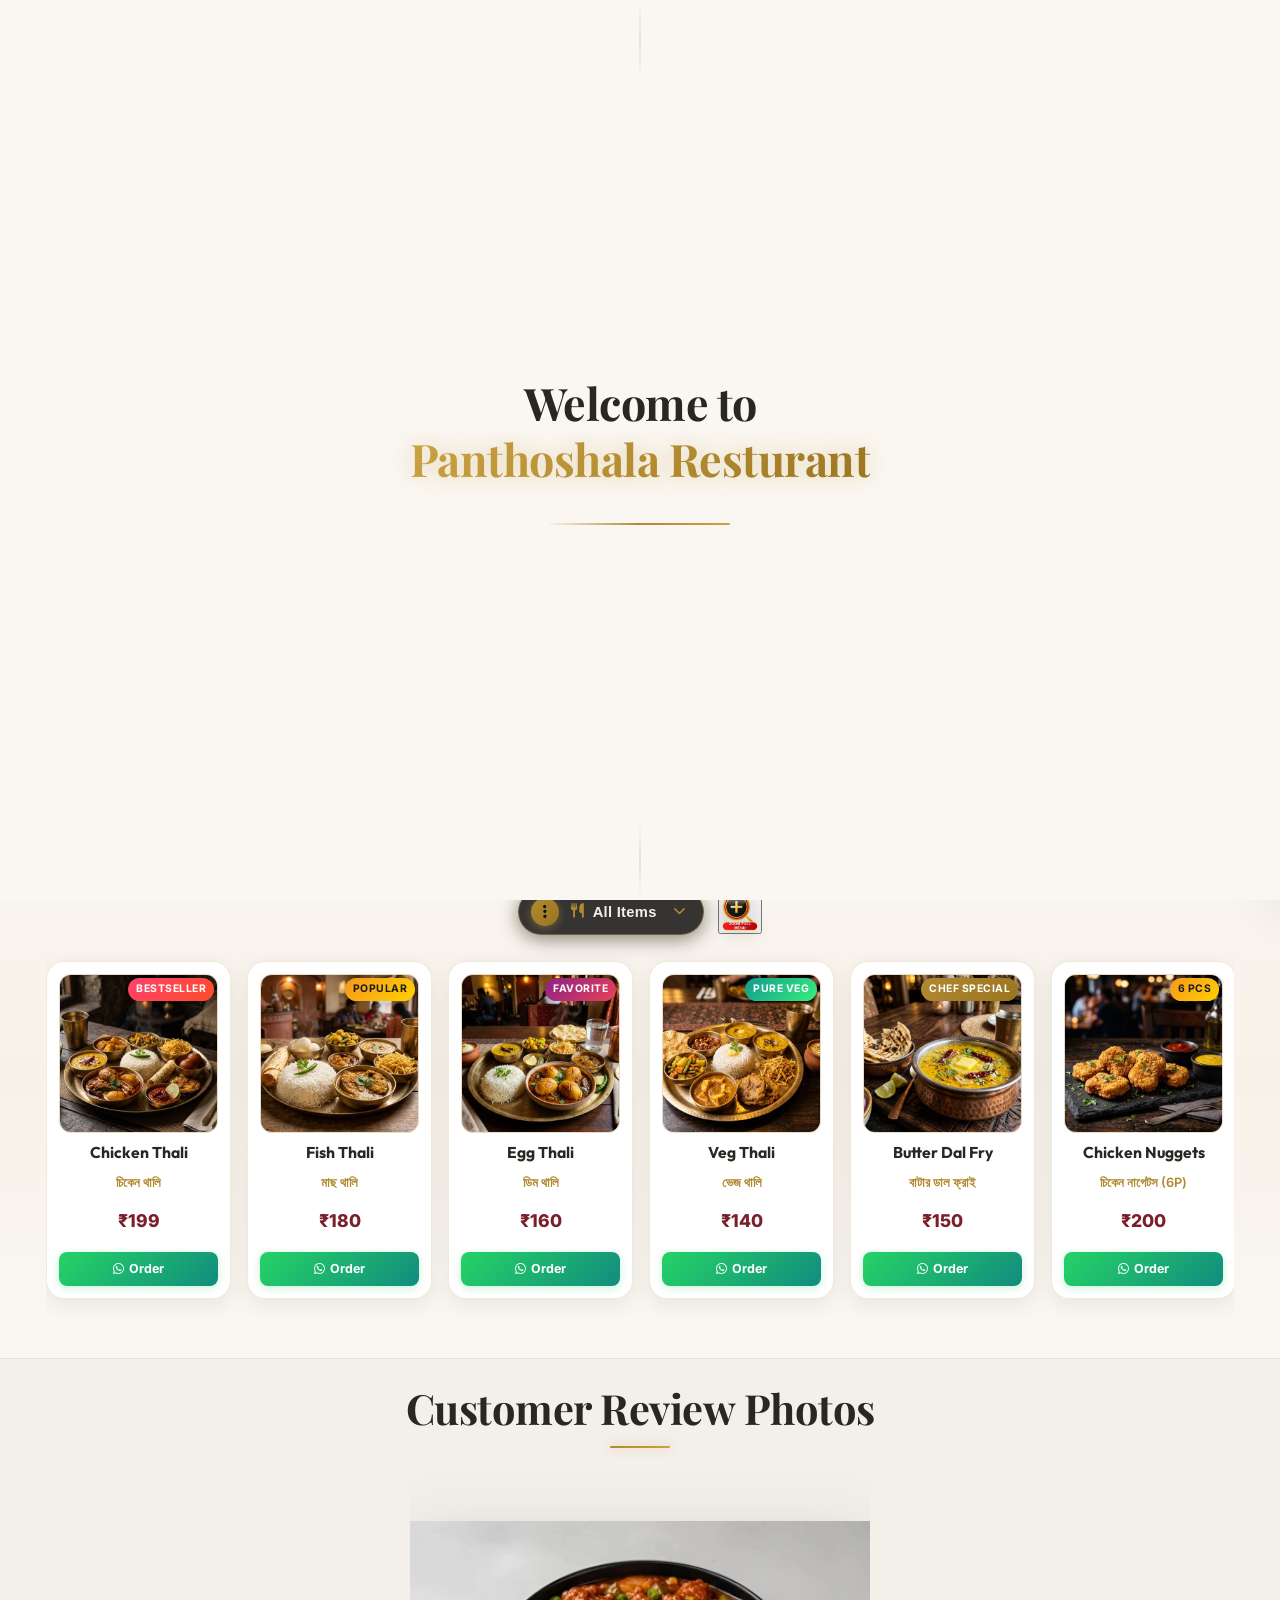
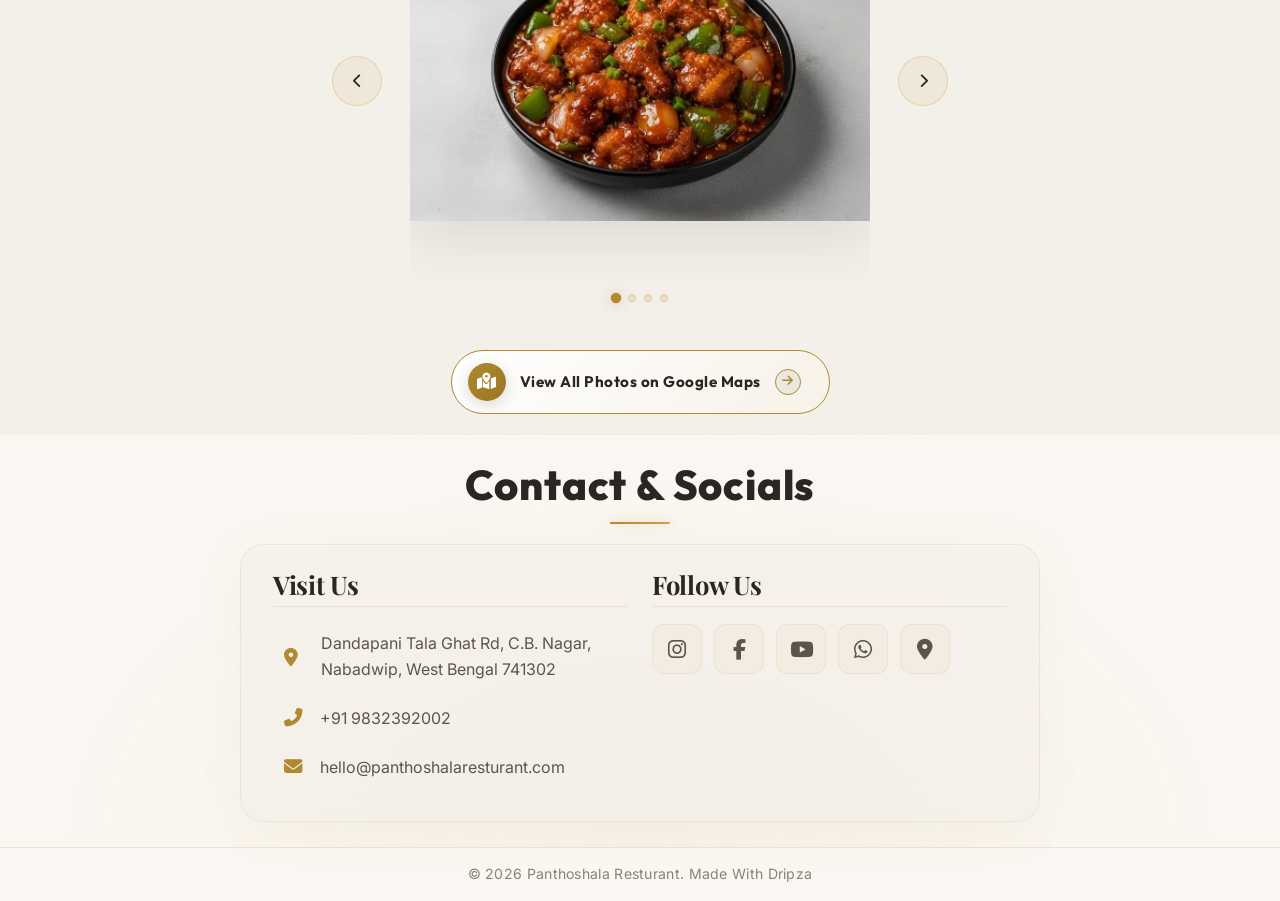
==== commit 5bfcfe15: "perf: smooth scroll - passive listeners, momentum drag, remove backdrop-filter, pause animation on s" ====
--- a/index.html
+++ b/index.html
@@ -1134,6 +1134,6 @@
         </div>
     </div>
 
-    <script src="script.js"></script>
+    <script src="script.js?v=1.4"></script>
 </body>
 </html>
--- a/styles.css
+++ b/styles.css
@@ -2706,8 +2706,6 @@
     font-size: 0.92rem;
     font-weight: 600;
     cursor: pointer;
-    backdrop-filter: blur(12px);
-    -webkit-backdrop-filter: blur(12px);
     box-shadow: 0 4px 20px rgba(0, 0, 0, 0.45), 0 0 15px rgba(201, 162, 75, 0.15);
     transition: all 0.3s cubic-bezier(0.25, 0.8, 0.25, 1);
     user-select: none;
@@ -2829,6 +2827,9 @@
     padding-right: 4px;
     scrollbar-width: thin;
     scrollbar-color: rgba(201, 162, 75, 0.6) rgba(255, 255, 255, 0.05);
+    will-change: scroll-position;
+    transform: translateZ(0);
+    -webkit-transform: translateZ(0);
 }
 
 .menu-filter-dropdown-list::-webkit-scrollbar {
@@ -2988,7 +2989,7 @@
     overflow-x: auto;
     overflow-y: hidden;
     scroll-behavior: smooth;
-    scroll-snap-type: x mandatory;
+    scroll-snap-type: x proximity;
     -webkit-overflow-scrolling: touch;
     padding: 8px 6px 18px;
     width: 100%;
@@ -3029,12 +3030,12 @@
     padding: 12px;
     text-align: center;
     box-shadow: 0 6px 22px rgba(0, 0, 0, 0.07) !important;
-    backdrop-filter: blur(12px);
-    -webkit-backdrop-filter: blur(12px);
     transition: transform 0.35s cubic-bezier(0.2, 0.8, 0.2, 1), border-color 0.35s ease, box-shadow 0.35s ease;
     animation: floatMenuItem 4.5s ease-in-out infinite alternate;
     user-select: none;
     position: relative;
+    will-change: transform;
+    contain: layout style;
 }
 
 .food-menu-card:nth-child(even) { animation-delay: 0.8s; }
@@ -3278,8 +3279,6 @@
     position: absolute;
     inset: 0;
     background: rgba(0, 0, 0, 0.72);
-    backdrop-filter: blur(12px);
-    -webkit-backdrop-filter: blur(12px);
 }
 
 .full-menu-modal-container {
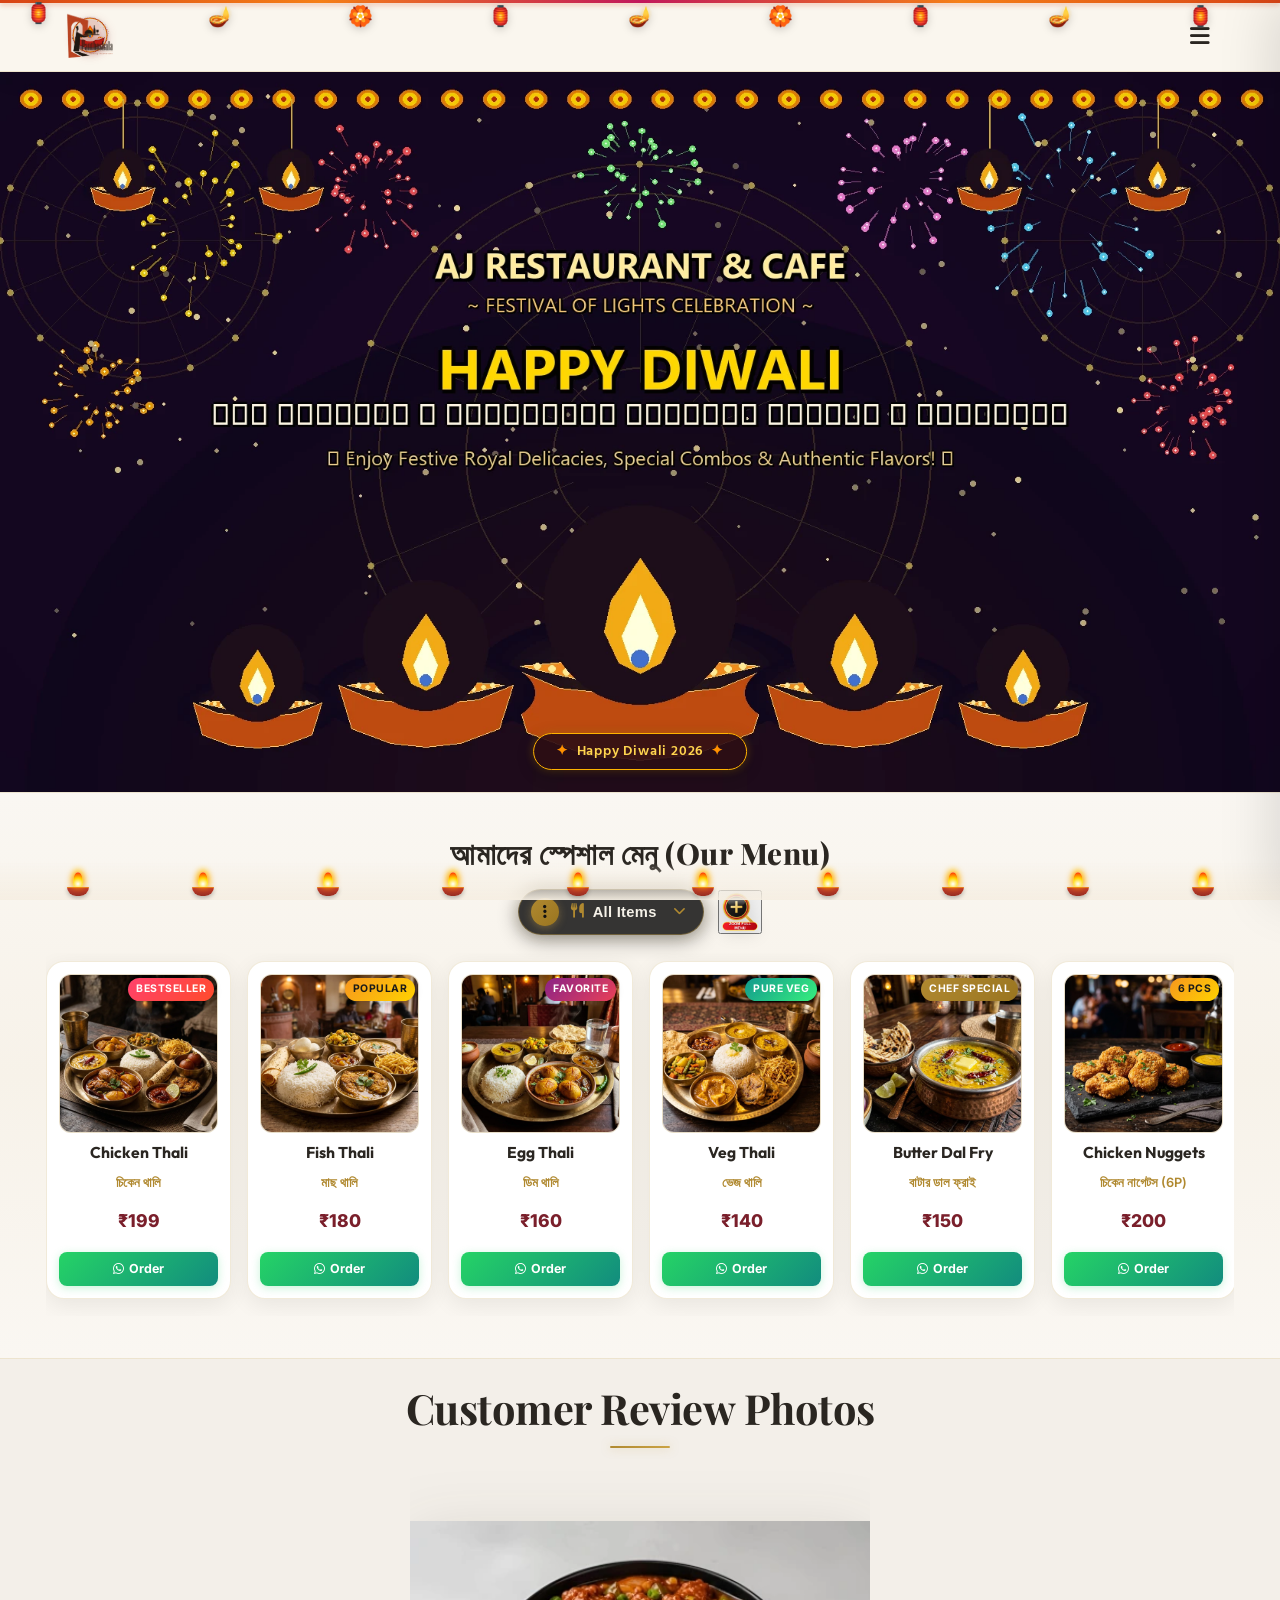
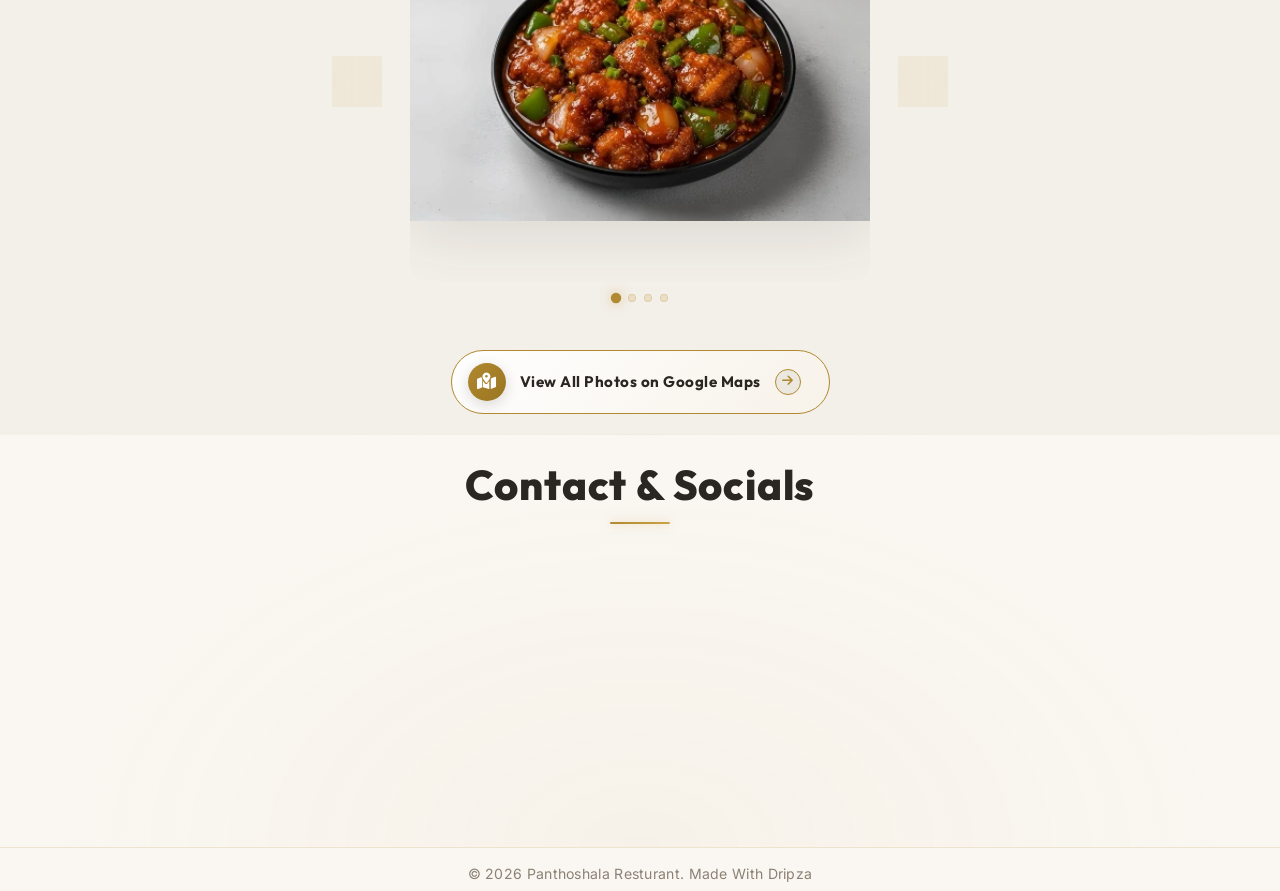
==== commit 35eda845: "update" ====
--- a/index.html
+++ b/index.html
@@ -5,14 +5,15 @@
     <meta name="viewport" content="width=device-width, initial-scale=1.0">
     <title>Panthoshala Resturant</title>
     <link rel="icon" type="image/png" href="assets/panthoshala_logo.webp">
-    <link href="https://fonts.googleapis.com/css2?family=Playfair+Display:wght@400;600;700;800&family=Outfit:wght@300;400;600;800&family=Inter:wght@300;400;500;600&display=swap" rel="stylesheet">
+    <link href="https://fonts.googleapis.com/css2?family=Playfair+Display:wght@400;600;700;800&family=Outfit:wght@300;400;600;800&family=Inter:wght@300;400;500;600&family=Hind+Siliguri:wght@400;600;700&display=swap" rel="stylesheet">
     <link rel="stylesheet" href="https://cdnjs.cloudflare.com/ajax/libs/font-awesome/6.4.0/css/all.min.css">
     <link rel="stylesheet" href="styles.css?v=1.3">
 </head>
-<body class="no-scroll">
+<body class="no-scroll diwali-theme">
     <!-- Preloader Screen -->
     <div id="preloader">
         <div class="preloader-content">
+            <div class="preloader-diya-glow">🪔</div>
             <h1 class="preloader-title">Welcome to <br><span class="highlight">Panthoshala Resturant</span></h1>
             <div class="preloader-loader">
                 <div class="loader-bar"></div>
@@ -20,17 +21,32 @@
         </div>
     </div>
     <!-- Navbar -->
+        <!-- Hanging Decorative Diwali Toran & Lanterns -->
+    <div class="diwali-hanging-toran" aria-hidden="true">
+        <div class="toran-string"></div>
+        <div class="toran-items">
+            <span class="toran-lantern tl1">🏮</span>
+            <span class="toran-diya td1">🪔</span>
+            <span class="toran-flower tf1">🏵️</span>
+            <span class="toran-lantern tl2">🏮</span>
+            <span class="toran-diya td2">🪔</span>
+            <span class="toran-flower tf2">🏵️</span>
+            <span class="toran-lantern tl3">🏮</span>
+            <span class="toran-diya td3">🪔</span>
+            <span class="toran-lantern tl4">🏮</span>
+        </div>
+    </div>
     <nav class="navbar">
         <div class="logo-container">
             <img src="assets/panthoshala_logo.webp" alt="Panthoshala Resturant Logo" class="logo-brand-img">
             <div class="logo-text-wrapper">
-                <span class="animated-football-header" title="Ganesh Chaturthi Special">
-                    <img src="assets/ganesh_run_icon.webp" alt="Ganesh Run Icon" style="object-fit: contain; filter: drop-shadow(0 0 5px rgba(255, 215, 0, 0.6));">
+                <span class="animated-football-header" title="Diwali Celebration">
+                    <img src="assets/diwali_run_icon.webp" alt="Mahalaya Run Icon" style="object-fit: contain; filter: drop-shadow(0 2px 5px rgba(183, 28, 28, 0.4)) drop-shadow(0 1px 2px rgba(0, 0, 0, 0.25));">
                 </span>
                 <span class="logo-text">Panthoshala Resturant</span>
             </div>
         </div>
-        <span class="rath-yatra-header-text">শুভ বিশ্বকর্মা পূজা!</span>
+        <span class="rath-yatra-header-text diwali-header-text">✨ শুভ দীপাবলি ও কালীপূজা 🪔</span>
         <ul class="nav-links">
             <li><a href="#home">Home</a></li>
             <li><a href="#menu">Menu</a></li>
@@ -38,14 +54,6 @@
             <li><a href="#contact">Contact</a></li>
         </ul>
         <div class="navbar-actions">
-            <!-- Rakhi Purnima Button for Poster -->
-            <button class="fifa-btn" id="open-promo-modal-direct-btn" title="Show Ganesh Chaturthi Special Poster">
-                <div class="fifa-container">
-                    <div class="fifa-magic-ring"></div>
-                    <img src="assets/ganesh_icon.webp" alt="Ganesh Special" class="fifa-svg" style="object-fit: contain;">
-                </div>
-            </button>
-            
             <div class="hamburger">
                 <i class="fas fa-bars"></i>
             </div>
@@ -55,10 +63,15 @@
     <!-- Hero Section -->
     <section id="home" class="hero">
         <div class="hero-bg banner-box">
-            <img src="assets/aj_restaurant_banner_1.webp" alt="AJ Restaurant & Cafe Banner" class="active">
+            <img src="assets/diwali_greeting_banner.webp" alt="Happy Diwali Festival Banner" class="active">
             <img src="assets/banner_1.webp" alt="Panthoshala Resturant Banner 1">
             <img src="assets/banner_2.webp" alt="Panthoshala Resturant Banner 2">
             <div class="overlay"></div>
+        </div>
+        <!-- Interactive Diwali Fireworks Canvas Overlay -->
+        <canvas id="diwali-fireworks-canvas"></canvas>
+        <div class="hero-diwali-badge">
+            <span class="sparkle-star">✦</span> Happy Diwali 2026 <span class="sparkle-star">✦</span>
         </div>
         <!-- Click/Hover Zones for Banner Control -->
         <div class="hero-nav-zone left-zone" title="Previous Image"></div>
@@ -1125,15 +1138,19 @@
 
 
 
-    <!-- Promo Poster Modal -->
-    <div class="promo-modal" id="promo-modal">
-        <div class="promo-modal-overlay"></div>
-        <div class="promo-modal-content">
-            <button class="promo-modal-close" id="close-promo-modal-btn" aria-label="Close Promo Modal"><i class="fas fa-times"></i></button>
-            <img src="assets/promo_poster.webp" alt="Rakhi Purnima Celebration" class="promo-poster-img">
-        </div>
+        <!-- Interactive Diwali Diya Bar along bottom -->
+    <div class="diwali-diya-bar" id="diwali-diya-bar" title="Interactive Diwali Diyas - Click to Light / Extinguish">
+        <div class="interactive-diya-item"><div class="diya-flame"></div><div class="diya-pot"></div></div>
+        <div class="interactive-diya-item"><div class="diya-flame"></div><div class="diya-pot"></div></div>
+        <div class="interactive-diya-item"><div class="diya-flame"></div><div class="diya-pot"></div></div>
+        <div class="interactive-diya-item"><div class="diya-flame"></div><div class="diya-pot"></div></div>
+        <div class="interactive-diya-item"><div class="diya-flame"></div><div class="diya-pot"></div></div>
+        <div class="interactive-diya-item"><div class="diya-flame"></div><div class="diya-pot"></div></div>
+        <div class="interactive-diya-item"><div class="diya-flame"></div><div class="diya-pot"></div></div>
+        <div class="interactive-diya-item"><div class="diya-flame"></div><div class="diya-pot"></div></div>
+        <div class="interactive-diya-item"><div class="diya-flame"></div><div class="diya-pot"></div></div>
+        <div class="interactive-diya-item"><div class="diya-flame"></div><div class="diya-pot"></div></div>
     </div>
-
     <script src="script.js?v=1.4"></script>
-</body>
+    </body>
 </html>
--- a/styles.css
+++ b/styles.css
@@ -101,6 +101,8 @@
 }
 
 .logo-brand-img {
+    position: relative;
+    z-index: 1002;
     height: 52px;
     width: auto;
     object-fit: contain;
@@ -137,6 +139,7 @@
 .animated-football-header img {
     width: 100%;
     height: 100%;
+    filter: drop-shadow(0 2px 5px rgba(183, 28, 28, 0.4)) drop-shadow(0 1px 2px rgba(0, 0, 0, 0.25)) !important;
 }
 
 .logo-text {
@@ -1121,6 +1124,7 @@
     font-weight: 800;
     letter-spacing: 0.5px;
     color: #8B1A1A;
+    text-shadow: 0 1px 2px rgba(0, 0, 0, 0.15);
     white-space: nowrap;
     opacity: 0;
     pointer-events: none;
@@ -2991,6 +2995,7 @@
     scroll-behavior: smooth;
     scroll-snap-type: x proximity;
     -webkit-overflow-scrolling: touch;
+    touch-action: pan-x pan-y;
     padding: 8px 6px 18px;
     width: 100%;
     cursor: grab;
@@ -4085,3 +4090,287 @@
         font-size: 0.7rem;
     }
 }
+
+/* Mobile touch vertical page scroll compatibility */
+.main-menu-scroll-wrapper,
+.main-menu-scroll-track,
+.main-menu-scroll-track .food-menu-card {
+    touch-action: pan-x pan-y !important;
+}
+
+/* ============================================================
+   DIWALI FESTIVAL THEME STYLES (LIGHT THEME - দীপাবলি ও কালীপূজা)
+   Optimized for All Devices: Desktop, iPhone & Low-End Android
+   ============================================================ */
+
+/* Preloader Diya Enhancement */
+.preloader-diya-glow {
+    font-size: 3rem;
+    margin-bottom: 8px;
+    animation: diyaPulseGlow 1.8s infinite ease-in-out;
+    filter: drop-shadow(0 0 10px #e65100);
+    will-change: transform;
+}
+
+.preloader-subtitle {
+    font-family: 'Hind Siliguri', 'Outfit', sans-serif;
+    color: #c62828;
+    font-size: 1.1rem;
+    font-weight: 700;
+    margin-top: 6px;
+    letter-spacing: 0.5px;
+    text-shadow: 0 0 6px rgba(198, 40, 40, 0.25);
+}
+
+@keyframes diyaPulseGlow {
+    0%, 100% { transform: scale(1) translateZ(0); filter: drop-shadow(0 0 8px #d84315); }
+    50% { transform: scale(1.12) translateZ(0); filter: drop-shadow(0 0 16px #ff8f00); }
+}
+
+/* Hanging Festive Toran & Lanterns */
+.diwali-hanging-toran {
+    position: fixed;
+    top: 0;
+    left: 0;
+    width: 100%;
+    height: 44px;
+    z-index: 1001;
+    pointer-events: none;
+    overflow: hidden;
+    transform: translateZ(0);
+}
+
+.toran-string {
+    position: absolute;
+    top: 0;
+    left: 0;
+    width: 100%;
+    height: 3px;
+    background: linear-gradient(90deg, #d84315, #f57f17, #c2185b, #f57f17, #d84315);
+    box-shadow: 0 2px 5px rgba(216, 67, 21, 0.35);
+}
+
+.toran-items {
+    display: flex;
+    justify-content: space-around;
+    align-items: flex-start;
+    padding: 0 10px;
+    width: 100%;
+}
+
+.toran-items span {
+    display: inline-block;
+    transform-origin: top center;
+    font-size: 1.25rem;
+    filter: drop-shadow(0 2px 4px rgba(0, 0, 0, 0.2));
+    will-change: transform;
+}
+
+.toran-lantern { animation: toranSway 3.2s infinite ease-in-out; }
+.toran-diya { animation: toranSway 2.8s infinite ease-in-out reverse; }
+.toran-flower { animation: toranSway 3.6s infinite ease-in-out; font-size: 1rem; }
+
+.tl1 { animation-delay: 0s; position: relative; left: -42px; top: -3px; }
+.td1 { animation-delay: 0.4s; }
+.tf1 { animation-delay: 0.8s; }
+.tl2 { animation-delay: 1.2s; }
+.td2 { animation-delay: 1.6s; }
+.tf2 { animation-delay: 0.3s; }
+.tl3 { animation-delay: 0.9s; }
+.td3 { animation-delay: 1.4s; }
+.tl4 { animation-delay: 0.2s; }
+
+@keyframes toranSway {
+    0%, 100% { transform: rotate(-8deg) translateZ(0); }
+    50% { transform: rotate(8deg) translateZ(0); }
+}
+
+/* Diwali Header Text (Light Theme - Rich Royal Crimson & Vermilion) */
+.diwali-header-text {
+    font-family: 'Hind Siliguri', 'Playfair Display', serif !important;
+    font-size: 1.25rem !important;
+    font-weight: 700 !important;
+    color: #b71c1c !important;
+    background: linear-gradient(90deg, #b71c1c 0%, #d84315 35%, #880e4f 70%, #e65100 100%) !important;
+    -webkit-background-clip: text !important;
+    -webkit-text-fill-color: transparent !important;
+    filter: drop-shadow(0 1px 3px rgba(183, 28, 28, 0.25));
+    letter-spacing: 0.5px;
+}
+
+/* Hero Section Diwali Additions */
+#diwali-fireworks-canvas {
+    position: absolute;
+    inset: 0;
+    width: 100%;
+    height: 100%;
+    z-index: 2;
+    pointer-events: auto;
+    cursor: crosshair;
+    contain: strict;
+}
+
+.hero-diwali-badge {
+    position: absolute;
+    bottom: 22px;
+    left: 50%;
+    transform: translateX(-50%) translateZ(0);
+    z-index: 3;
+    background: rgba(45, 14, 20, 0.9);
+    border: 1.5px solid #ffb300;
+    border-radius: 30px;
+    padding: 6px 18px;
+    font-family: 'Hind Siliguri', 'Outfit', sans-serif;
+    color: #ffd54f;
+    font-size: 0.88rem;
+    font-weight: 600;
+    letter-spacing: 0.8px;
+    white-space: nowrap;
+    box-shadow: 0 4px 15px rgba(0, 0, 0, 0.35), 0 0 10px rgba(255, 179, 0, 0.3);
+    pointer-events: none;
+    animation: badgeFloat 3.5s infinite ease-in-out;
+}
+
+.sparkle-star {
+    color: #ff9100;
+    margin: 0 4px;
+    display: inline-block;
+}
+
+@keyframes badgeFloat {
+    0%, 100% { transform: translateX(-50%) translateY(0) translateZ(0); }
+    50% { transform: translateX(-50%) translateY(-5px) translateZ(0); }
+}
+
+/* Interactive Diya Bar along bottom of the screen */
+.diwali-diya-bar {
+    position: fixed;
+    bottom: 0;
+    left: 0;
+    width: 100%;
+    height: 38px;
+    z-index: 9980;
+    display: flex;
+    justify-content: space-around;
+    align-items: flex-end;
+    padding: 0 15px 4px 15px;
+    pointer-events: none;
+    background: linear-gradient(to top, rgba(245, 238, 226, 0.95) 0%, rgba(245, 238, 226, 0) 100%);
+    contain: layout paint;
+}
+
+.interactive-diya-item {
+    pointer-events: auto;
+    cursor: pointer;
+    display: flex;
+    flex-direction: column;
+    align-items: center;
+    transition: transform 0.2s ease-out;
+    user-select: none;
+    will-change: transform;
+}
+
+.interactive-diya-item:hover {
+    transform: scale(1.25) translateY(-3px) translateZ(0);
+}
+
+.diya-flame {
+    width: 10px;
+    height: 15px;
+    background: radial-gradient(circle at 50% 80%, #fff 0%, #ffd700 45%, #ff4500 85%, transparent 100%);
+    border-radius: 50% 50% 25% 25% / 70% 70% 30% 30%;
+    box-shadow: 0 0 8px #ff9100, 0 -2px 6px #ffd700;
+    animation: diyaFlameFlicker 0.2s infinite alternate ease-in-out;
+    transform-origin: bottom center;
+    transition: opacity 0.3s ease, transform 0.3s ease;
+    will-change: transform, opacity;
+}
+
+.diya-pot {
+    width: 22px;
+    height: 9px;
+    background: linear-gradient(180deg, #c0392b 0%, #962d22 100%);
+    border-radius: 0 0 14px 14px;
+    border-top: 1.5px solid #e67e22;
+    box-shadow: 0 2px 4px rgba(0, 0, 0, 0.25);
+}
+
+.interactive-diya-item.unlit .diya-flame {
+    opacity: 0;
+    transform: scale(0.2);
+}
+
+@keyframes diyaFlameFlicker {
+    0% { transform: scale(1) rotate(-1deg) translateZ(0); }
+    100% { transform: scale(1.06, 0.95) rotate(1.5deg) translateZ(0); }
+}
+
+@media (max-width: 768px) {
+    .diwali-diya-bar {
+        height: 30px;
+        padding-bottom: 2px;
+    }
+    .interactive-diya-item:nth-child(n+7) {
+        display: none !important;
+    }
+    .diya-flame {
+        width: 8px;
+        height: 12px;
+    }
+    .diya-pot {
+        width: 17px;
+        height: 7px;
+    }
+}
+/* Sparkler Cursor Trail Particle (Desktop only) */
+.diwali-sparkler-dot {
+    position: fixed;
+    pointer-events: none;
+    border-radius: 50%;
+    z-index: 10005;
+    animation: sparklerFade 0.55s forwards linear;
+    will-change: transform, opacity;
+}
+
+@keyframes sparklerFade {
+    0% { transform: translate(0, 0) scale(1) translateZ(0); opacity: 1; }
+    100% { transform: translate(var(--tx, 0), var(--ty, 0)) scale(0) translateZ(0); opacity: 0; }
+}
+
+/* Mobile Optimizations */
+@media (max-width: 768px) {
+    .diwali-header-text {
+        font-size: 0.92rem !important;
+    }
+    .diwali-hanging-toran {
+        height: 36px;
+    }
+    .tl1 {
+        left: -14px;
+        top: -2px;
+    }
+    .toran-items span {
+        font-size: 1rem;
+    }
+    .hero-diwali-badge {
+        font-size: 0.72rem;
+        padding: 4px 12px;
+        bottom: 10px;
+    }
+    .diwali-diya-bar {
+        height: 30px;
+        padding-bottom: 2px;
+    }
+    .diya-flame {
+        width: 8px;
+        height: 12px;
+    }
+    .diya-pot {
+        width: 17px;
+        height: 7px;
+    }
+    .preloader-diya-glow,
+    .diwali-header-text {
+        filter: none !important;
+    }
+}
